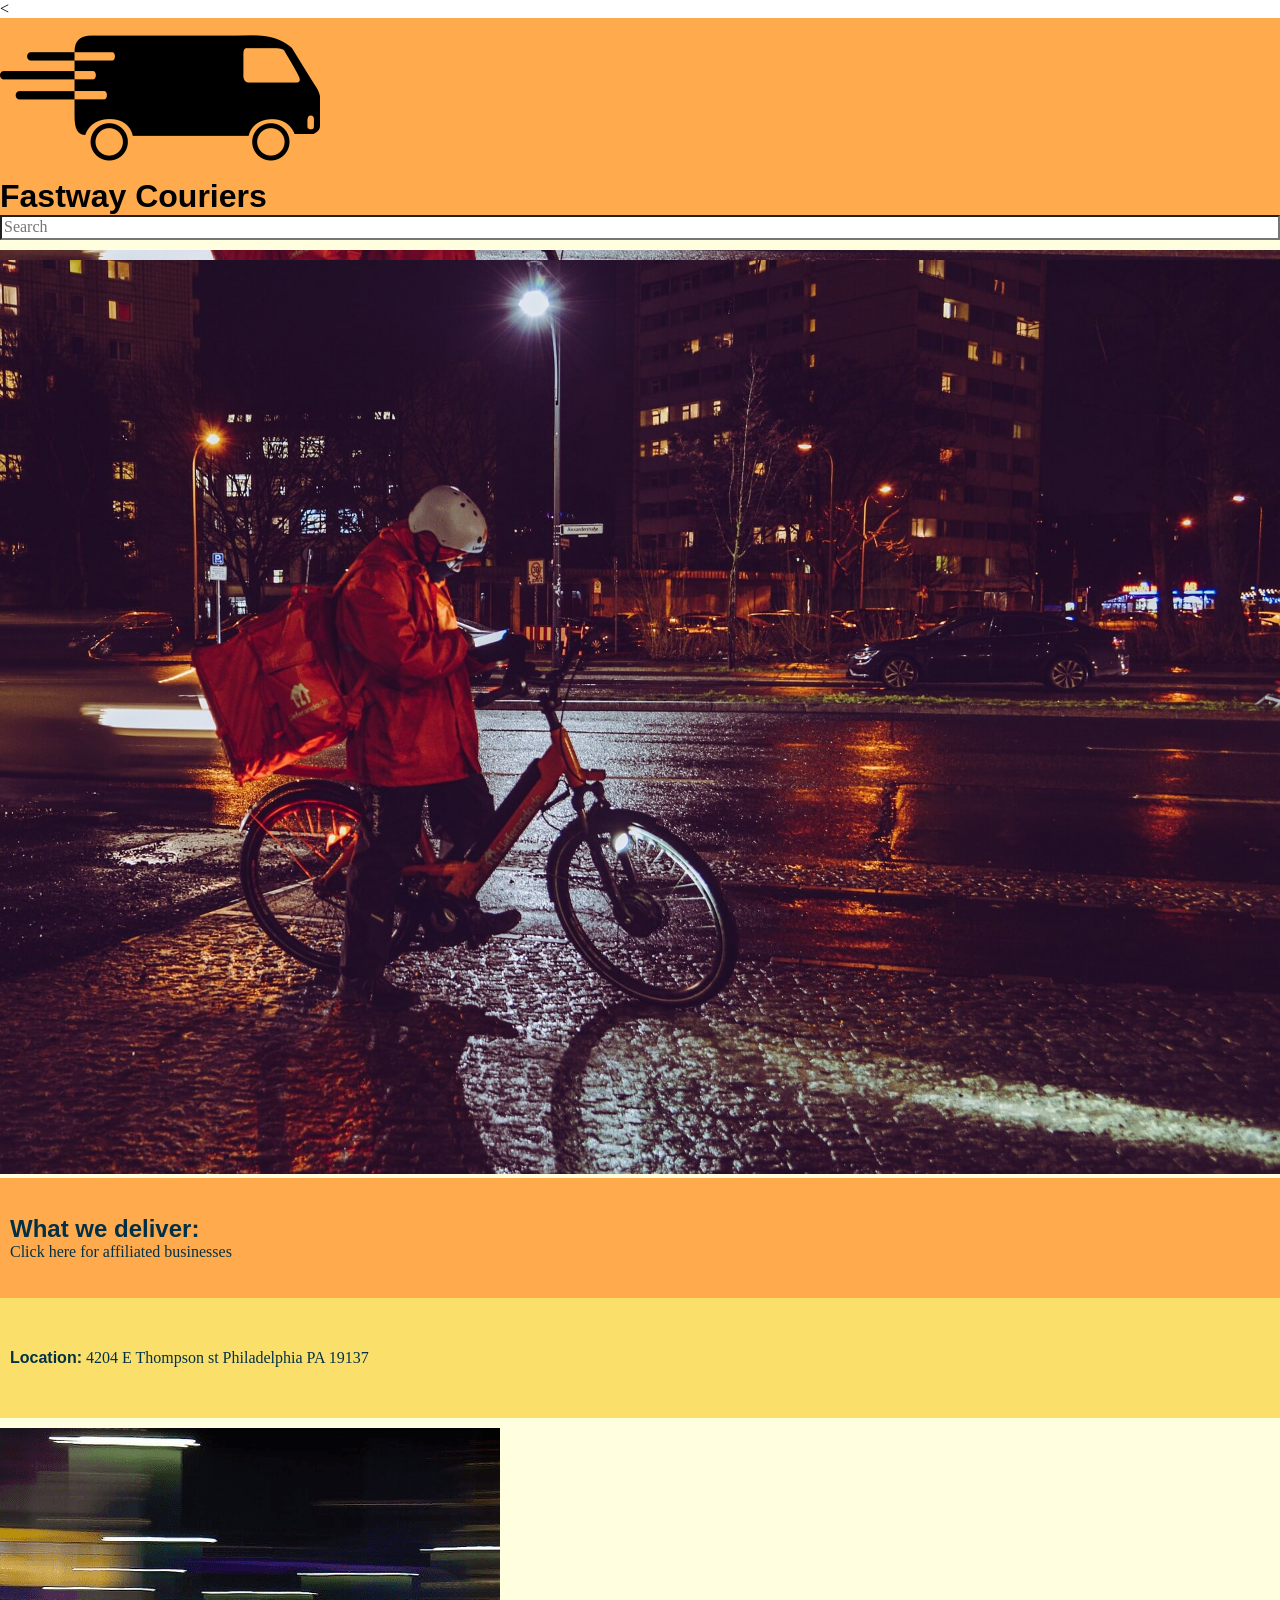
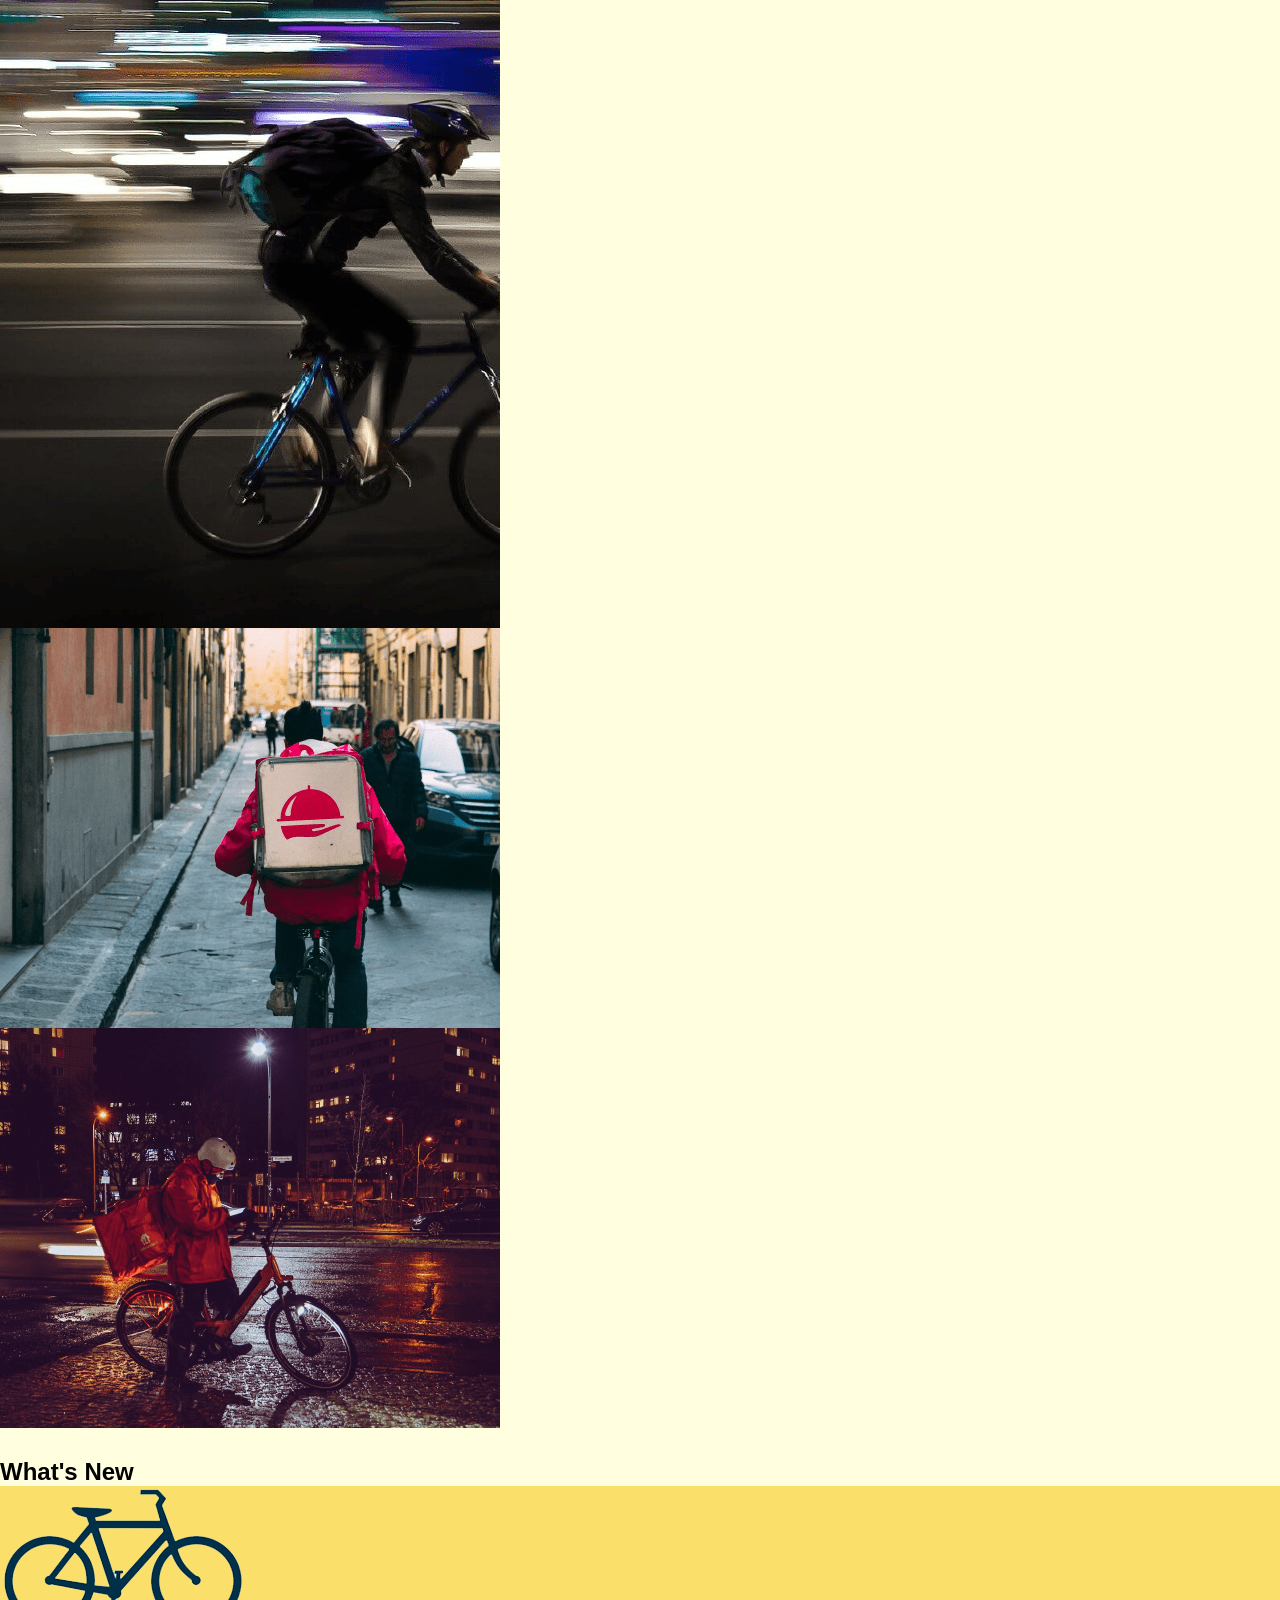
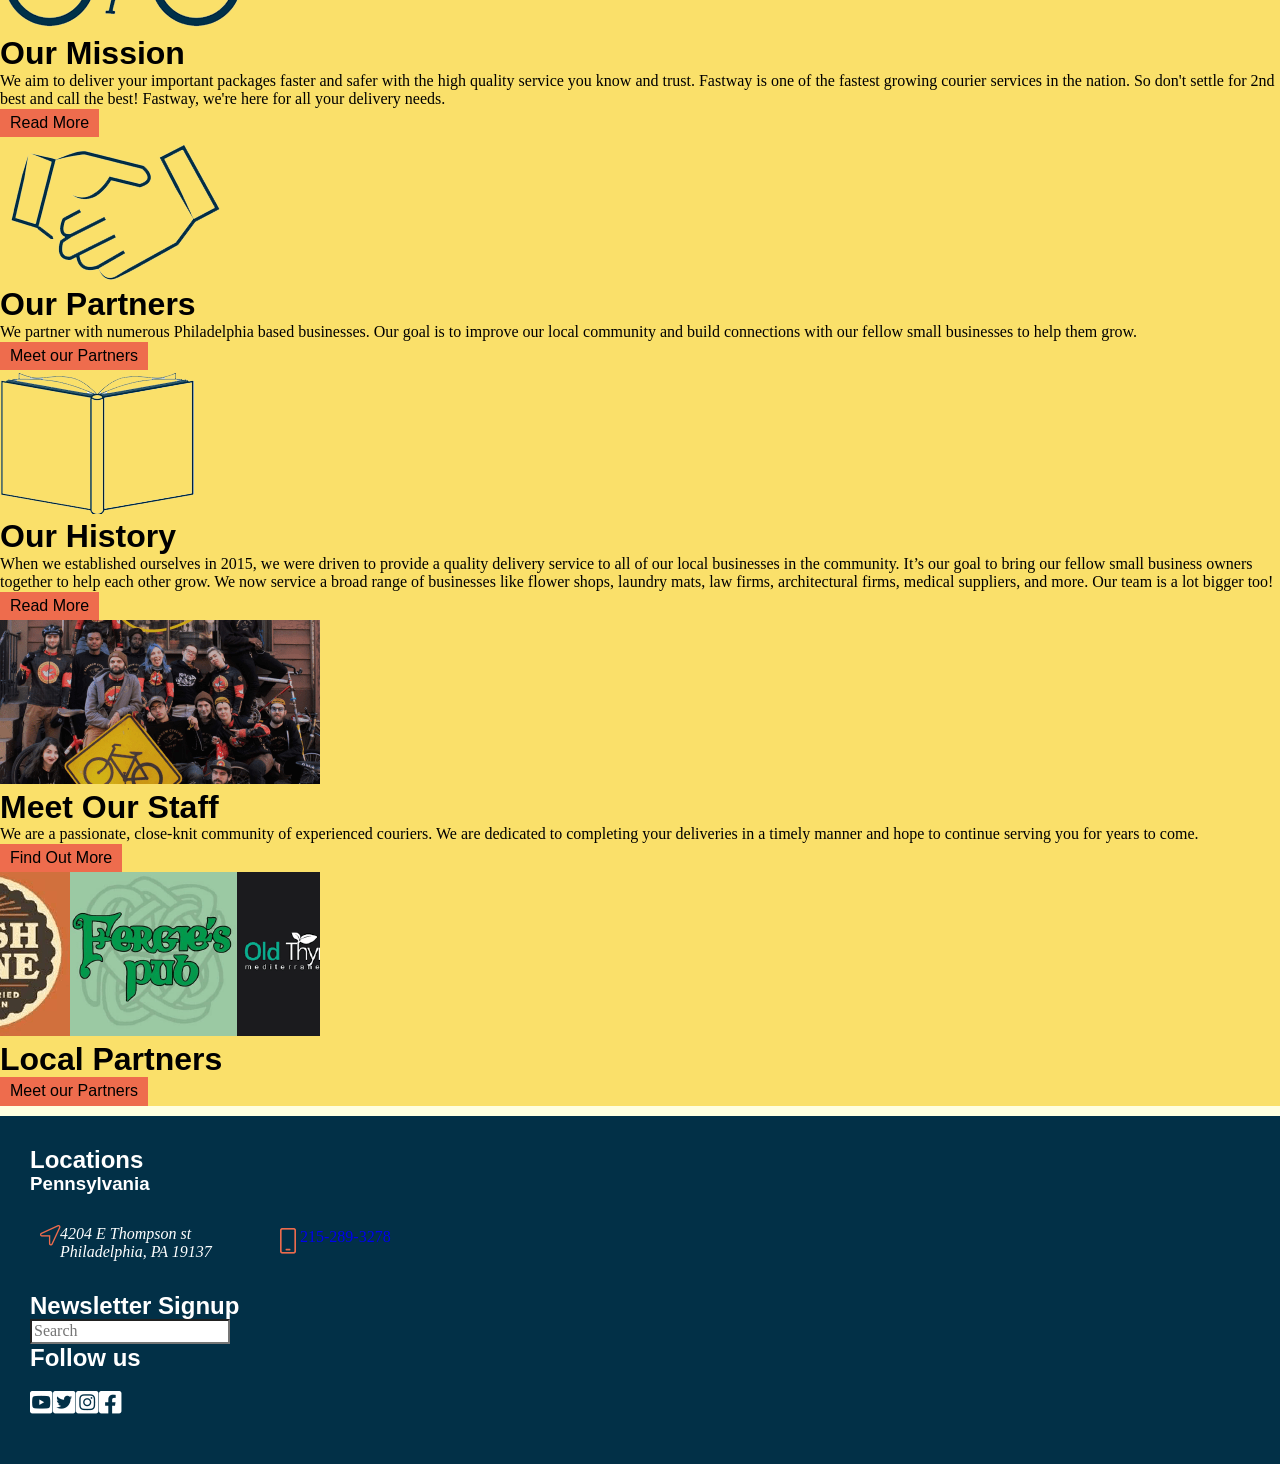
==== deploy/index.html @ d338373e "editted base (whatsnew) section" ====
<!DOCTYPE html>
<html lang="en">

<<head>
    <meta charset="UTF-8">
    <meta name="viewport" content="width=device-width, initial-scale=1.0">
    <meta http-equiv="X-UA-Compatible" content="ie=edge">
    <!-- Google Font -->
   
    
     <!-- Font Awesome -->
     

    <link rel="stylesheet" href="css/styles.css">
    <title>Title Goes Here</title>
</head>

<body>
    <main class="content">
    <header class="header">
        <img src="img/Companylogo1.png" alt="company logo" />
        <h1>Fastway Couriers</h1>
        <input type="text" placeholder="Search">
    </header>
    <section class="hero">
        	<div class="hero-img"></div>
           <img src= "img/heroimage.jpg" alt="hero image"/>
            <ul>
        		<li class="details delivery">
        			<a href="#">
        				<div>
        					<h2>What we deliver:</h2>
        					<p>Click here for affiliated businesses</p>
        				</div>
        
        				<div>
        					<h5>Details</h5>
        					<i class="fas fa-caret-right"></i>
        				</div>
        			</a>
        		</li>
        		<li class="details location">
        			<a href="#">
        				<div>
        					<p><span class = "bold">Location:</span> 4204 E Thompson st Philadelphia PA 19137</p>
        				</div>
        				<div>
        					<h5>Details</h5>
        					<i class="fas fa-caret-right"></i>
        				</div>
        			</a>
        		</li>
        	</ul>
        </section>
            
         
           
        
    <section class="gallery">
                <ul>
                    
                <li class="item image1"></li>
                <li class="item image2"></li>
                <li class="item image3"></li>
                
                </ul>
            </section>
    <section class="whatsnew"> 
                    <h2>What's New</h2>
                    <ul>
                		<li id="whatsnew-1">
                			<img src="img/whatsnew1.png" alt="1st section image"/>
                			<section>
                				<h1>Our Mission</h1>
                				<p>We aim to deliver your important packages faster 
                                    and safer with the high quality service you know and 
                                    trust. Fastway is one of the fastest growing courier 
                                    services in the nation. So don't settle for 2nd best 
                                    and call the best! Fastway, we're here for all your 
                                    delivery needs.</p>
                				<button>Read More</button>
                			</section>
                		</li>
                
                		<li id="whatsnew-2">
                            <img src="img/whatsnew2.png" alt="2nd section image"/>
                            <section>
                            <h1>Our Partners</h1>
                            <p> We partner with numerous Philadelphia based 
                                businesses. Our goal is to improve our local 
                                community and build connections with our fellow 
                                small businesses to help them grow.</p>
                				<button>Meet our Partners</button>
                			</section>
                		</li>
                
                		<li id="whatsnew-3">
                			<img src="img/whatsnew3.png" alt="3rd section image"/>
                			<section>
                                <h1>Our History</h1>
                                <p>When we established ourselves in 2015, we were driven 
                                    to provide a quality delivery service to all of our local 
                                    businesses in the community. It’s our goal to bring our 
                                    fellow small business owners together to help each other 
                                    grow. We now service a broad range of businesses like
                                    flower shops, laundry mats, law firms, architectural 
                                    firms, medical suppliers, and more. Our team is a lot 
                                    bigger too! </p>
                				<button>Read More</button>
                			</section>
                		</li>
                
                		<li id="whatsnew-4">
                			<img src="img/whatsnew4.png" alt="4th section image"/>
                			<section>
                				<h1>Meet Our Staff</h1>
                    	<p>We are a passionate, close-knit community of 
                        experienced couriers. We are dedicated to completing 
                        your deliveries in a timely manner and hope to 
                        continue serving you for years to come.</p>
                				<button>Find Out More</button>
                			</section>
                		</li>
                
                		<li id="whatsnew-5">
                			<img src="img/whatsnew5.png" alt="5th section image"/>
                			<section>
                				<h1>Local Partners</h1>
                				<button>Meet our Partners</button>
                			</section>
                		</li>
                	</ul>
                   
                </section>
    <footer class="footer">
                        <section class="locations">
                            <h2>Locations</h2>
                            <section>
                                <h3> Pennsylvania</h3>
                                <ul>
                                    <li>
                                        <div>
                                            <img src="img/directionlogo.png" alt="location logo"/>
                                        </div>
                    
                                        <address>
                                            4204 E Thompson st <br/>
                                            Philadelphia, PA 19137
                                        </address>
                                    </li>
                    
                                    <li>
                                        <div>
                                            <img src="img/phonelogo.png" alt="phone logo"/>
                                        </div>
                                        <a href="tel:215-289-3278">215-289-3278</a>
                                    </li>
                                </ul>
                            </section>
                        
                    
                    <section class="newsletter"> 
                        <h2>Newsletter Signup</h2>
                        <input type="text" placeholder="Search">
                    </section>
                       
                            
                            <section class="socials">
                        <h2> Follow us</h2>
                             <ul>
                        <img src="img/yt.png" alt="youtube logo"/>
                        <img src="img/twit.png" alt="twitter logo"/>
                        <img src="img/insta.png" alt="instagram logo"/>
                        <img src="img/fb.png" alt="facebook logo"/>
                                </ul>
                            </section>
                    </footer>
    </main>
     <!-- jQuery -->
     <script src="https://ajax.googleapis.com/ajax/libs/jquery/3.4.1/jquery.min.js"></script>
    
     <!-- Greensock -->
     <script src="https://cdnjs.cloudflare.com/ajax/libs/gsap/3.2.6/gsap.min.js"></script>
    
     <script src="js/scripts-min.js"></script>
</body>



</html>
---- deploy/css/styles.css ----
/* =============
    Mixins
============= */
/* ---------------- Font Sizing ---------------- */
html {
  font-size: 100%;
}

/* ---------------- Media Queries ---------------- */
/* =============
    Variables
============= */
/*! normalize.css v8.0.1 | MIT License | github.com/necolas/normalize.css */
/* Document
   ========================================================================== */
/**
 * 1. Correct the line height in all browsers.
 * 2. Prevent adjustments of font size after orientation changes in iOS.
 */
html {
  line-height: 1.15;
  /* 1 */
  -webkit-text-size-adjust: 100%;
  /* 2 */
}

/* Sections
   ========================================================================== */
/**
 * Remove the margin in all browsers.
 */
body {
  margin: 0;
}

/**
 * Render the `main` element consistently in IE.
 */
main {
  display: block;
}

/**
 * Correct the font size and margin on `h1` elements within `section` and
 * `article` contexts in Chrome, Firefox, and Safari.
 */
h1 {
  font-size: 2em;
  margin: 0.67em 0;
}

/* Grouping content
   ========================================================================== */
/**
 * 1. Add the correct box sizing in Firefox.
 * 2. Show the overflow in Edge and IE.
 */
hr {
  box-sizing: content-box;
  /* 1 */
  height: 0;
  /* 1 */
  overflow: visible;
  /* 2 */
}

/**
 * 1. Correct the inheritance and scaling of font size in all browsers.
 * 2. Correct the odd `em` font sizing in all browsers.
 */
pre {
  font-family: monospace, monospace;
  /* 1 */
  font-size: 1em;
  /* 2 */
}

/* Text-level semantics
   ========================================================================== */
/**
 * Remove the gray background on active links in IE 10.
 */
a {
  background-color: transparent;
}

/**
 * 1. Remove the bottom border in Chrome 57-
 * 2. Add the correct text decoration in Chrome, Edge, IE, Opera, and Safari.
 */
abbr[title] {
  border-bottom: none;
  /* 1 */
  text-decoration: underline;
  /* 2 */
  text-decoration: underline dotted;
  /* 2 */
}

/**
 * Add the correct font weight in Chrome, Edge, and Safari.
 */
b,
strong {
  font-weight: bolder;
}

/**
 * 1. Correct the inheritance and scaling of font size in all browsers.
 * 2. Correct the odd `em` font sizing in all browsers.
 */
code,
kbd,
samp {
  font-family: monospace, monospace;
  /* 1 */
  font-size: 1em;
  /* 2 */
}

/**
 * Add the correct font size in all browsers.
 */
small {
  font-size: 80%;
}

/**
 * Prevent `sub` and `sup` elements from affecting the line height in
 * all browsers.
 */
sub,
sup {
  font-size: 75%;
  line-height: 0;
  position: relative;
  vertical-align: baseline;
}

sub {
  bottom: -0.25em;
}

sup {
  top: -0.5em;
}

/* Embedded content
   ========================================================================== */
/**
 * Remove the border on images inside links in IE 10.
 */
img {
  border-style: none;
}

/* Forms
   ========================================================================== */
/**
 * 1. Change the font styles in all browsers.
 * 2. Remove the margin in Firefox and Safari.
 */
button,
input,
optgroup,
select,
textarea {
  font-family: inherit;
  /* 1 */
  font-size: 100%;
  /* 1 */
  line-height: 1.15;
  /* 1 */
  margin: 0;
  /* 2 */
}

/**
 * Show the overflow in IE.
 * 1. Show the overflow in Edge.
 */
button,
input {
  /* 1 */
  overflow: visible;
}

/**
 * Remove the inheritance of text transform in Edge, Firefox, and IE.
 * 1. Remove the inheritance of text transform in Firefox.
 */
button,
select {
  /* 1 */
  text-transform: none;
}

/**
 * Correct the inability to style clickable types in iOS and Safari.
 */
button,
[type=button],
[type=reset],
[type=submit] {
  -webkit-appearance: button;
}

/**
 * Remove the inner border and padding in Firefox.
 */
button::-moz-focus-inner,
[type=button]::-moz-focus-inner,
[type=reset]::-moz-focus-inner,
[type=submit]::-moz-focus-inner {
  border-style: none;
  padding: 0;
}

/**
 * Restore the focus styles unset by the previous rule.
 */
button:-moz-focusring,
[type=button]:-moz-focusring,
[type=reset]:-moz-focusring,
[type=submit]:-moz-focusring {
  outline: 1px dotted ButtonText;
}

/**
 * Correct the padding in Firefox.
 */
fieldset {
  padding: 0.35em 0.75em 0.625em;
}

/**
 * 1. Correct the text wrapping in Edge and IE.
 * 2. Correct the color inheritance from `fieldset` elements in IE.
 * 3. Remove the padding so developers are not caught out when they zero out
 *    `fieldset` elements in all browsers.
 */
legend {
  box-sizing: border-box;
  /* 1 */
  color: inherit;
  /* 2 */
  display: table;
  /* 1 */
  max-width: 100%;
  /* 1 */
  padding: 0;
  /* 3 */
  white-space: normal;
  /* 1 */
}

/**
 * Add the correct vertical alignment in Chrome, Firefox, and Opera.
 */
progress {
  vertical-align: baseline;
}

/**
 * Remove the default vertical scrollbar in IE 10+.
 */
textarea {
  overflow: auto;
}

/**
 * 1. Add the correct box sizing in IE 10.
 * 2. Remove the padding in IE 10.
 */
[type=checkbox],
[type=radio] {
  box-sizing: border-box;
  /* 1 */
  padding: 0;
  /* 2 */
}

/**
 * Correct the cursor style of increment and decrement buttons in Chrome.
 */
[type=number]::-webkit-inner-spin-button,
[type=number]::-webkit-outer-spin-button {
  height: auto;
}

/**
 * 1. Correct the odd appearance in Chrome and Safari.
 * 2. Correct the outline style in Safari.
 */
[type=search] {
  -webkit-appearance: textfield;
  /* 1 */
  outline-offset: -2px;
  /* 2 */
}

/**
 * Remove the inner padding in Chrome and Safari on macOS.
 */
[type=search]::-webkit-search-decoration {
  -webkit-appearance: none;
}

/**
 * 1. Correct the inability to style clickable types in iOS and Safari.
 * 2. Change font properties to `inherit` in Safari.
 */
::-webkit-file-upload-button {
  -webkit-appearance: button;
  /* 1 */
  font: inherit;
  /* 2 */
}

/* Interactive
   ========================================================================== */
/*
 * Add the correct display in Edge, IE 10+, and Firefox.
 */
details {
  display: block;
}

/*
 * Add the correct display in all browsers.
 */
summary {
  display: list-item;
}

/* Misc
   ========================================================================== */
/**
 * Add the correct display in IE 10+.
 */
template {
  display: none;
}

/**
 * Add the correct display in IE 10.
 */
[hidden] {
  display: none;
}

/* =============
    Base
============= */
figure {
  margin: 0;
  padding: 0;
}

ul {
  margin: 0;
  padding: 0;
}
ul li {
  list-style: none;
}

main {
  background: lightyellow;
  display: grid;
  grid-template-areas: "header" "hero" "herosec1" "herosec2" "gallery" "whatsnew" "footer";
  grid-gap: 10px;
}

.header {
  grid-area: header;
}
.header img {
  width: 25%;
}
.header ul {
  display: grid;
}
.header a {
  display: grid;
}
@media (min-width: 768px 768px) {
  .header ul {
    grid-template-columns: repeat(12, 1fr);
  }
}

.hero {
  grid-area: hero;
}
.hero img {
  width: 100%;
}
.hero ul {
  display: grid;
}
.hero a {
  display: grid;
  grid-template-columns: 90% auto;
  align-items: center;
}
@media (min-width: 768px 768px) {
  .hero ul {
    grid-template-columns: repeat(12, 1fr);
    grid-template-rows: repeat(6, 1fr);
  }
  .hero ul .delivery {
    grid-column: span 5;
  }
  .hero ul .location {
    grid-column: span 7;
  }
}

.hero-2 {
  grid-area: hero-2;
}
.hero-2 ul {
  display: grid;
}
.hero-2 .herosec2 {
  display: grid;
  grid-template-columns: 70% auto;
}
@media (min-width: 768px 768px) {
  .hero-2 .herosec2 {
    grid-template-columns: 70% auto;
  }
  .hero-2 ul {
    grid-template-columns: 50% auto;
    grid-gap: 20px;
  }
}

.gallery {
  display: grid;
}
.gallery ul {
  display: grid;
}
@media (min-width: 768px 768px) {
  .gallery ul {
    grid-template-columns: repeat(5, 1fr);
    grid-template-rows: repeat(3, 1fr);
    grid-template-areas: "image1 image1 image2 image2" "image1 image1 image2 image2" "image1 image1 image3 image3" "image1 image1 image3 image3";
  }
  .gallery .image1 {
    grid-area: image1;
  }
  .gallery .image2 {
    grid-area: image2;
  }
  .gallery .image3 {
    grid-area: image3;
  }
}

.whatsnew {
  grid-area: whatsnew;
}
.whatsnew ul {
  display: grid;
}
@media (min-width: 768px 768px) {
  .whatsnew ul {
    grid-template-columns: 300px, 300px;
    grid-gap: 30px;
    justify-content: center;
    grid-template-areas: "new-1 new-1 new-2 new-2" "new-3 new-3 new-4 new-4" ". new-5 new-5 .";
  }
  .whatsnew #whatsnew-1 {
    grid-area: new-1;
  }
  .whatsnew #whatsnew-2 {
    grid-area: new-2;
  }
  .whatsnew #whatsnew-3 {
    grid-area: new-3;
  }
  .whatsnew #whatsnew-4 {
    grid-area: new-4;
  }
  .whatsnew #whatsnew-5 {
    grid-area: new-5;
  }
}
@media (min-width: 992px 1024px) {
  .whatsnew ul {
    grid-template-columns: repeat(6, 1fr);
    grid-template-areas: "new-1 new-1 new-2 new-2 new-3 new-3" ". new-4 new-4 new-5 new-5 .";
  }
}

.footer {
  grid-area: footer;
}
.footer .socials ul {
  display: flex;
}
.footer .locations section ul li {
  display: grid;
  grid-template-columns: 20px 200px;
}
@media (min-width: 768px 768px) {
  .footer {
    display: grid;
    grid-template-columns: repeat(6, 1fr);
    grid-gap: 50px;
    grid-template-areas: ". locations . newsletter" ". locations . socials";
  }
  .footer .locations {
    grid-area: locations;
  }
  .footer .newsletter {
    grid-area: newsletter;
  }
  .footer .socials {
    grid-area: socials;
  }
}
@media (min-width: 992px 1024px) {
  .footer {
    grid-template-areas: ". locations . newsletter . socials";
  }
}

/* =============
    Typography
============= */
body {
  font-family: "Cardo", serif;
}

h1, h2, h3, h4, button {
  font-family: "Montserrat", sans-serif;
  margin: 0;
  padding: 0;
}

.bold {
  font-family: "Montserrat", sans-serif;
  margin: 0;
  padding: 0;
}

p {
  margin: 0;
  padding: 0;
}

.section-title {
  font-weight: 300;
}

/* =============
    Buttons
============= */
button {
  cursor: pointer;
}

.yellow-button {
  background-color: #FFD205;
  border: none;
  font-size: 1rem;
  font-weight: 600;
  padding: 10px;
  transition: 0.25s;
}
.yellow-button:hover {
  background-color: #000;
  color: #fff;
}

/* =============
    Forms
============= */
[type=text], [type=password], [type=date], [type=datetime], [type=datetime-local], [type=month], [type=week], [type=email], [type=number], [type=search], [type=tel], [type=time], [type=url], [type=color], textarea {
  box-shadow: none;
}

[type=text]:focus, [type=password]:focus, [type=date]:focus, [type=datetime]:focus, [type=datetime-local]:focus, [type=month]:focus, [type=week]:focus, [type=email]:focus, [type=number]:focus, [type=search]:focus, [type=tel]:focus, [type=time]:focus, [type=url]:focus, [type=color]:focus, textarea:focus {
  box-shadow: none;
}

input[type=text],
input[type=email],
input[type=password],
textarea {
  -webkit-appearance: none;
}

/* =============
    Navigation
============= */
a {
  text-decoration: none;
  transition: 0.25s;
}

/* =============
    Header
============= */
header {
  background-color: #FFAB4D;
  display: grid;
}
@media (min-width: 1200px 1200px) {
  header {
    grid-template-areas: ". header .";
    grid-template-columns: auto 1200px auto;
  }
}
@media (min-width: 1200px 1200px) {
  header > div {
    grid-area: header;
  }
}
header > div section {
  padding: 15px;
}
header > div section img {
  width: 96px;
}
@media (min-width: 768px 768px) {
  header > div section img {
    width: 123px;
  }
}
@media (min-width: 992px 1024px) {
  header > div section img {
    width: 150px;
  }
}

/* =============
    Footer
============= */
.footer {
  background-color: #023047;
  color: #fff;
  padding: 20px;
}
.footer .address a {
  color: #fff;
  padding: 50px, 50px;
}
@media (min-width: 1200px 1200px) {
  .footer {
    display: grid;
    grid-template-areas: ". footer .";
    grid-template-columns: auto 1200px auto;
  }
}
.footer > div {
  display: grid;
  gap: 24px;
}
@media (min-width: 768px 768px) {
  .footer > div {
    grid-template-areas: "locations newsletter" "locations social";
    grid-template-columns: 50% auto;
  }
}
@media (min-width: 992px 1024px) {
  .footer > div {
    grid-template-areas: "locations newsletter social";
    grid-template-columns: repeat(3, 1fr);
  }
}
@media (min-width: 1200px 1200px) {
  .footer > div {
    grid-area: footer;
  }
}
.footer > div h1 {
  font-size: 1.25rem;
  font-weight: 600;
  margin-bottom: 16px;
}
.footer > div section {
  padding-top: 16px;
}
.footer > div section h2 {
  font-size: 1rem;
  font-weight: 600;
  padding-bottom: 8px;
}
.footer > div section ul {
  border-bottom: 1px solid #C8C7BC;
  padding-bottom: 16px;
}
.footer > div section ul li {
  display: flex;
  margin-bottom: 16px;
}
.footer > div section ul li div {
  align-items: center;
  display: flex;
  margin-right: 16px;
}
@media (min-width: 768px 768px) {
  .footer > div #locations {
    grid-area: locations;
  }
}
.footer > div #locations i {
  color: #FFD205;
}
.footer > div #locations a:link,
.footer > div #locations a:visited {
  color: #C8C7BC;
}
@media (min-width: 768px 768px) {
  .footer > div #locations #nova {
    border: none;
  }
}
@media (min-width: 768px 768px) {
  .footer > div #newsletter {
    grid-area: newsletter;
  }
}
.footer > div #newsletter form input {
  background-color: #ADB5BD;
  border: none;
  color: #2A3036;
  padding: 16px 2%;
  width: 96%;
}
.footer > div #newsletter form input::placeholder {
  /* Chrome, Firefox, Opera, Safari 10.1+ */
  color: #2A3036;
  /* Firefox */
  opacity: 1;
}
.footer > div #newsletter form input:-ms-input-placeholder {
  /* Internet Explorer 10-11 */
  color: #2A3036;
}
.footer > div #newsletter form input::-ms-input-placeholder {
  /* Microsoft Edge */
  color: #2A3036;
}
.footer > div #newsletter form button {
  display: flex;
  margin-left: auto;
  margin-top: 16px;
}
@media (min-width: 768px 768px) {
  .footer > div #social {
    grid-area: social;
    margin-top: -100px;
  }
}
@media (min-width: 992px 1024px) {
  .footer > div #social {
    margin-top: 0px;
  }
}
@media (min-width: 992px 1024px) {
  .footer > div #social h1 {
    text-align: right;
  }
}
.footer > div #social ul {
  border: none;
  display: flex;
}
@media (min-width: 992px 1024px) {
  .footer > div #social ul {
    justify-content: flex-end;
  }
}
.footer > div #social ul li {
  margin-right: 16px;
}
@media (min-width: 992px 1024px) {
  .footer > div #social ul li {
    margin-left: 16px;
    margin-right: 0px;
  }
}
.footer > div #social ul li a:link,
.footer > div #social ul li a:visited {
  color: #fff;
  font-size: 1.875rem;
}
.footer > div #social ul li a:link:hover, .footer > div #social ul li a:link:active,
.footer > div #social ul li a:visited:hover,
.footer > div #social ul li a:visited:active {
  color: #FFD205;
}

.hero-img {
  background: url(../../../deploy/img/heroimage.jpg);
  background-size: cover;
  background-position: center;
  height: 10px;
  width: 100%;
}

.hero ul .details h5 {
  display: none;
}
.hero ul .details a {
  color: #023047;
  padding: 10px;
  min-height: 100px;
}
.hero ul .delivery a {
  background: #FFAB4D;
}
.hero ul .delivery a:hover {
  background: #b09105;
}
.hero ul .location a {
  background: #FAE06A;
}
.hero ul .location a .bold {
  font-weight: 600;
}
.hero ul .location a:hover {
  background: #d1ab00;
}
@media (min-width: 768px 768px) {
  .hero ul .details h5 {
    display: inline;
    padding: 10px;
  }
}

#section-1 {
  background-color: 0;
  color: #fff;
  padding: 100px 0;
  text-align: center;
}

.footer {
  background: #023047;
  padding: 30px;
}
.footer h1 {
  text-align: center;
}

.footer ul {
  display: flex;
  align-items: center;
  margin: 20px 0;
}
.footer ul li {
  margin: 10px;
}
.footer ul a:hover {
  opacity: 0.5;
  transition: opacity ease 0.2s;
}

form input {
  width: 80%;
  padding: 20px;
}

form button {
  padding: 10px 15px;
  border: none;
  border-radius: 5px;
}
form button:hover {
  transition: background-color ease 0.2s;
}

.search {
  height: 70px;
  margin: 30px 10px 0;
}
.search form input {
  border: none;
  border-bottom: 1px solid #000;
  padding: 5px;
}
.search form button {
  background: #FFAB4D;
  border: none;
  border-radius: 4px;
  height: 50px;
}

@media (min-width: 768px 768px) {
  .whatsnew {
    width: 75%;
    margin: 30px auto;
  }
}
.whatsnew li {
  background-color: #FAE06A;
}
.whatsnew li .new-content {
  padding: 0 30px 30px;
}
.whatsnew li button {
  background: #EE6C4D;
  border: none;
  padding: 5px 10px;
}
.whatsnew ul .details h5 {
  display: none;
}
.whatsnew ul .details a {
  color: #FAE06A;
  padding: 10px;
  min-height: 10px;
}
.whatsnew ul .delivery a {
  background: #FFAB4D;
}
.whatsnew ul .delivery a:hover {
  background: #b09105;
}
.whatsnew ul .location a {
  background: #FAE06A;
}
.whatsnew ul .location a:hover {
  background: #d1ab00;
}

.new-image {
  height: 180px;
}

.whatsnew-1 .new-image {
  background: "/deploy/img/whatsnew1.png" no-repeat;
  background-size: cover;
}

#whatsnew-2 ul .new-image {
  background: url("/deploy/img/whatsnew2.png") no-repeat;
  background-size: cover;
}

#whatsnew-3 .new-image {
  background: url("/deploy/img/whatsnew3.png") no-repeat;
  background-size: cover;
}

#whatsnew-4 .new-image {
  background: url("/deploy/img/whatsnew4.png") no-repeat;
  background-size: cover;
}
#whatsnew-4 ul .details h5 {
  display: none;
}
#whatsnew-4 ul .details a {
  color: #FAE06A;
  padding: 10px;
  min-height: 10px;
}

#whatsnew-5 .new-image {
  background: url("/deploy/img/whatsnew5.png") no-repeat;
  background-size: cover;
}
#whatsnew-5 ul .details h5 {
  display: none;
}
#whatsnew-5 ul .details a {
  color: #FAE06A;
  padding: 10px;
  min-height: 10px;
}

.gallery {
  width: 1fr;
}
.gallery .image {
  background-repeat: no-repeat;
  background-size: cover;
}
.gallery .image1 {
  background-image: url("/deploy/img/gal1.png");
  height: 800px;
  width: 500px;
}
.gallery .image2 {
  background-image: url("/deploy/img/gal2.png");
  height: 400px;
  width: 500px;
}
.gallery .image3 {
  background-image: url("/deploy/img/gal3.png");
  height: 400px;
  width: 500px;
}
@media (min-width: 768px 768px) {
  .gallery .image {
    height: 700px;
  }
}
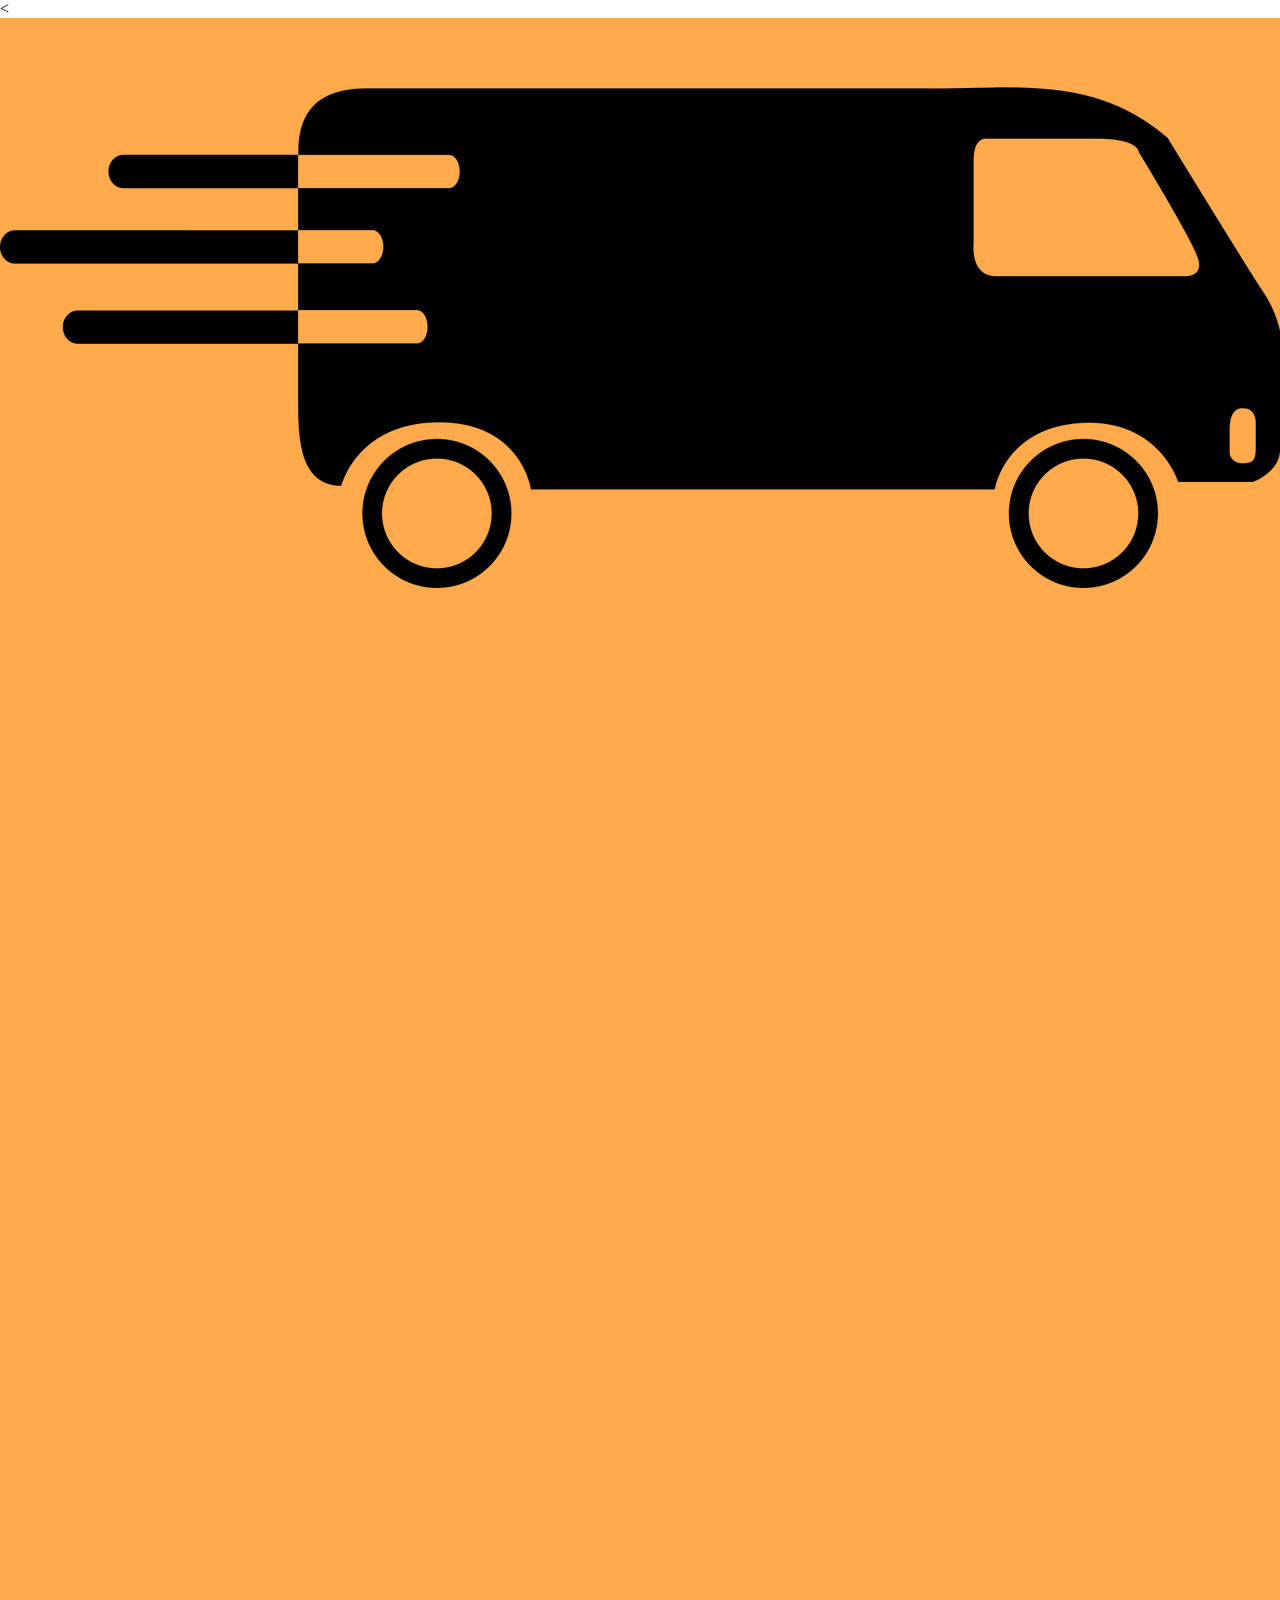
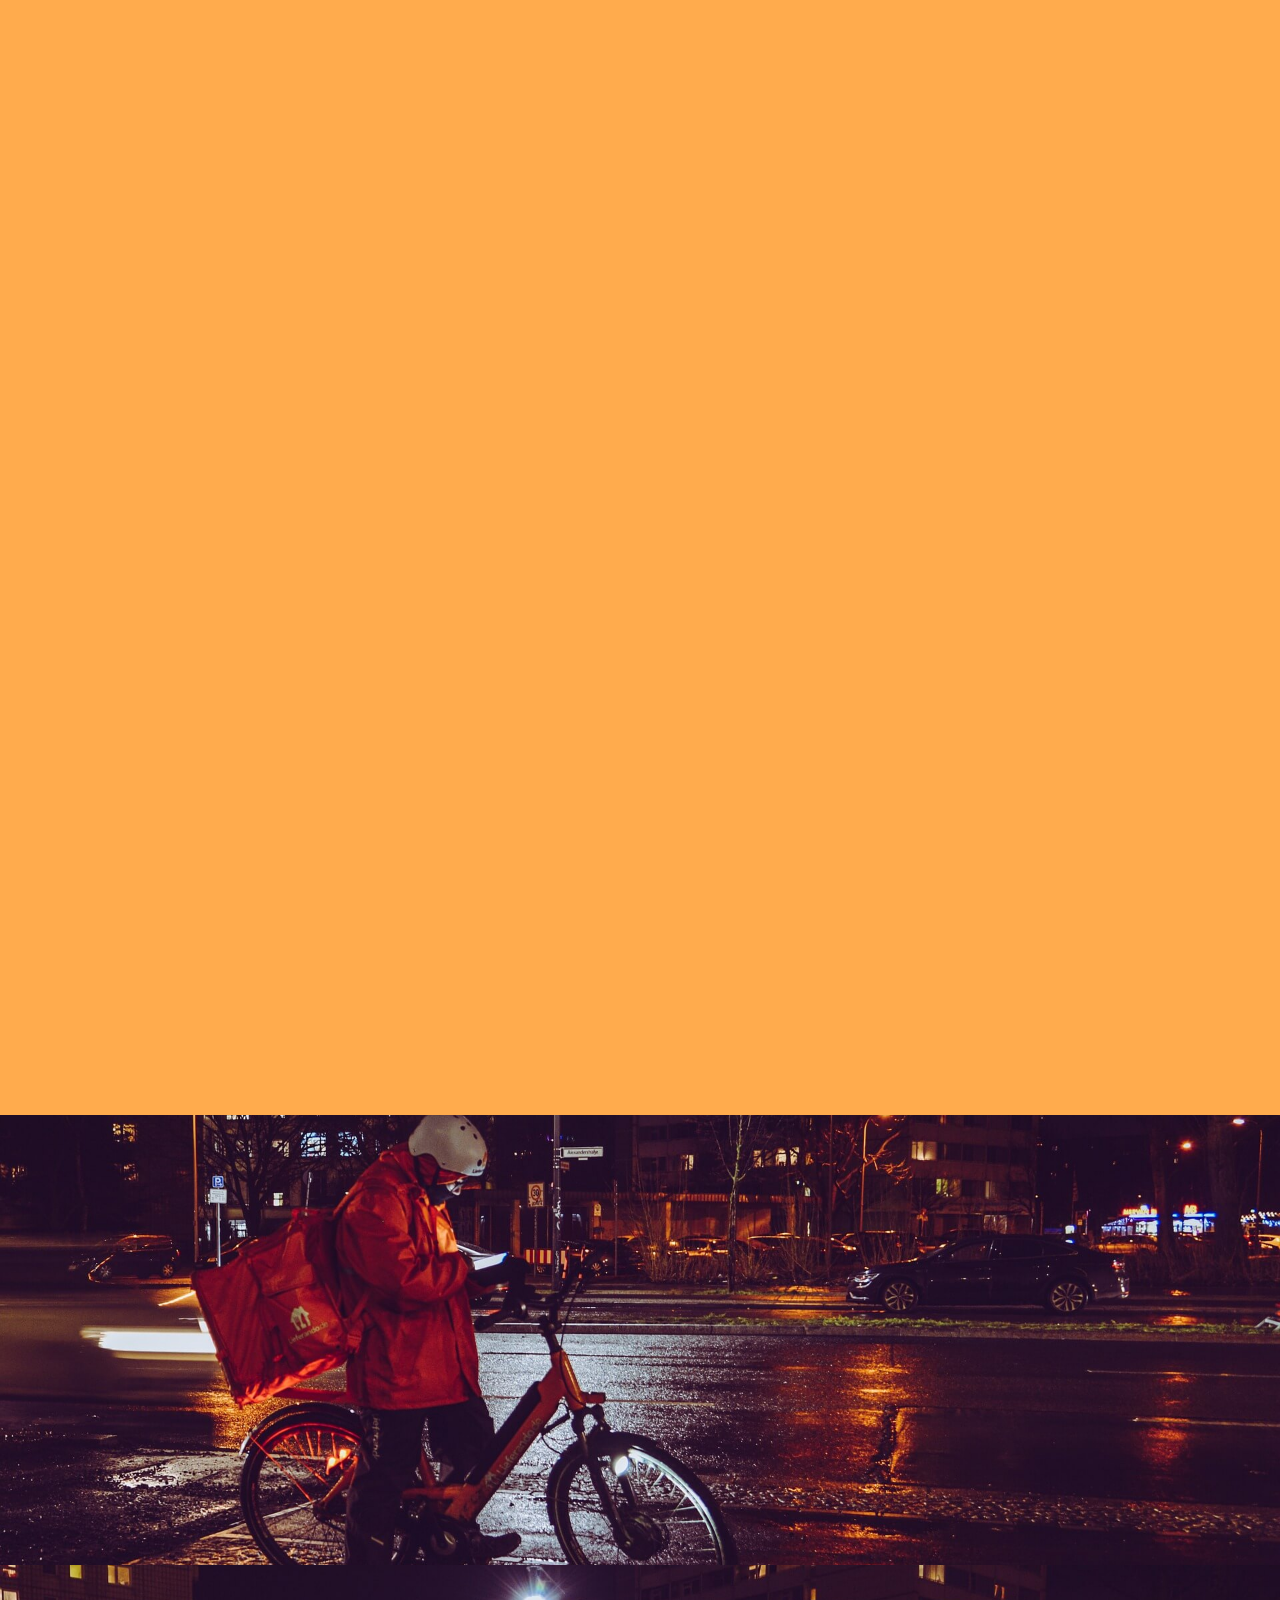
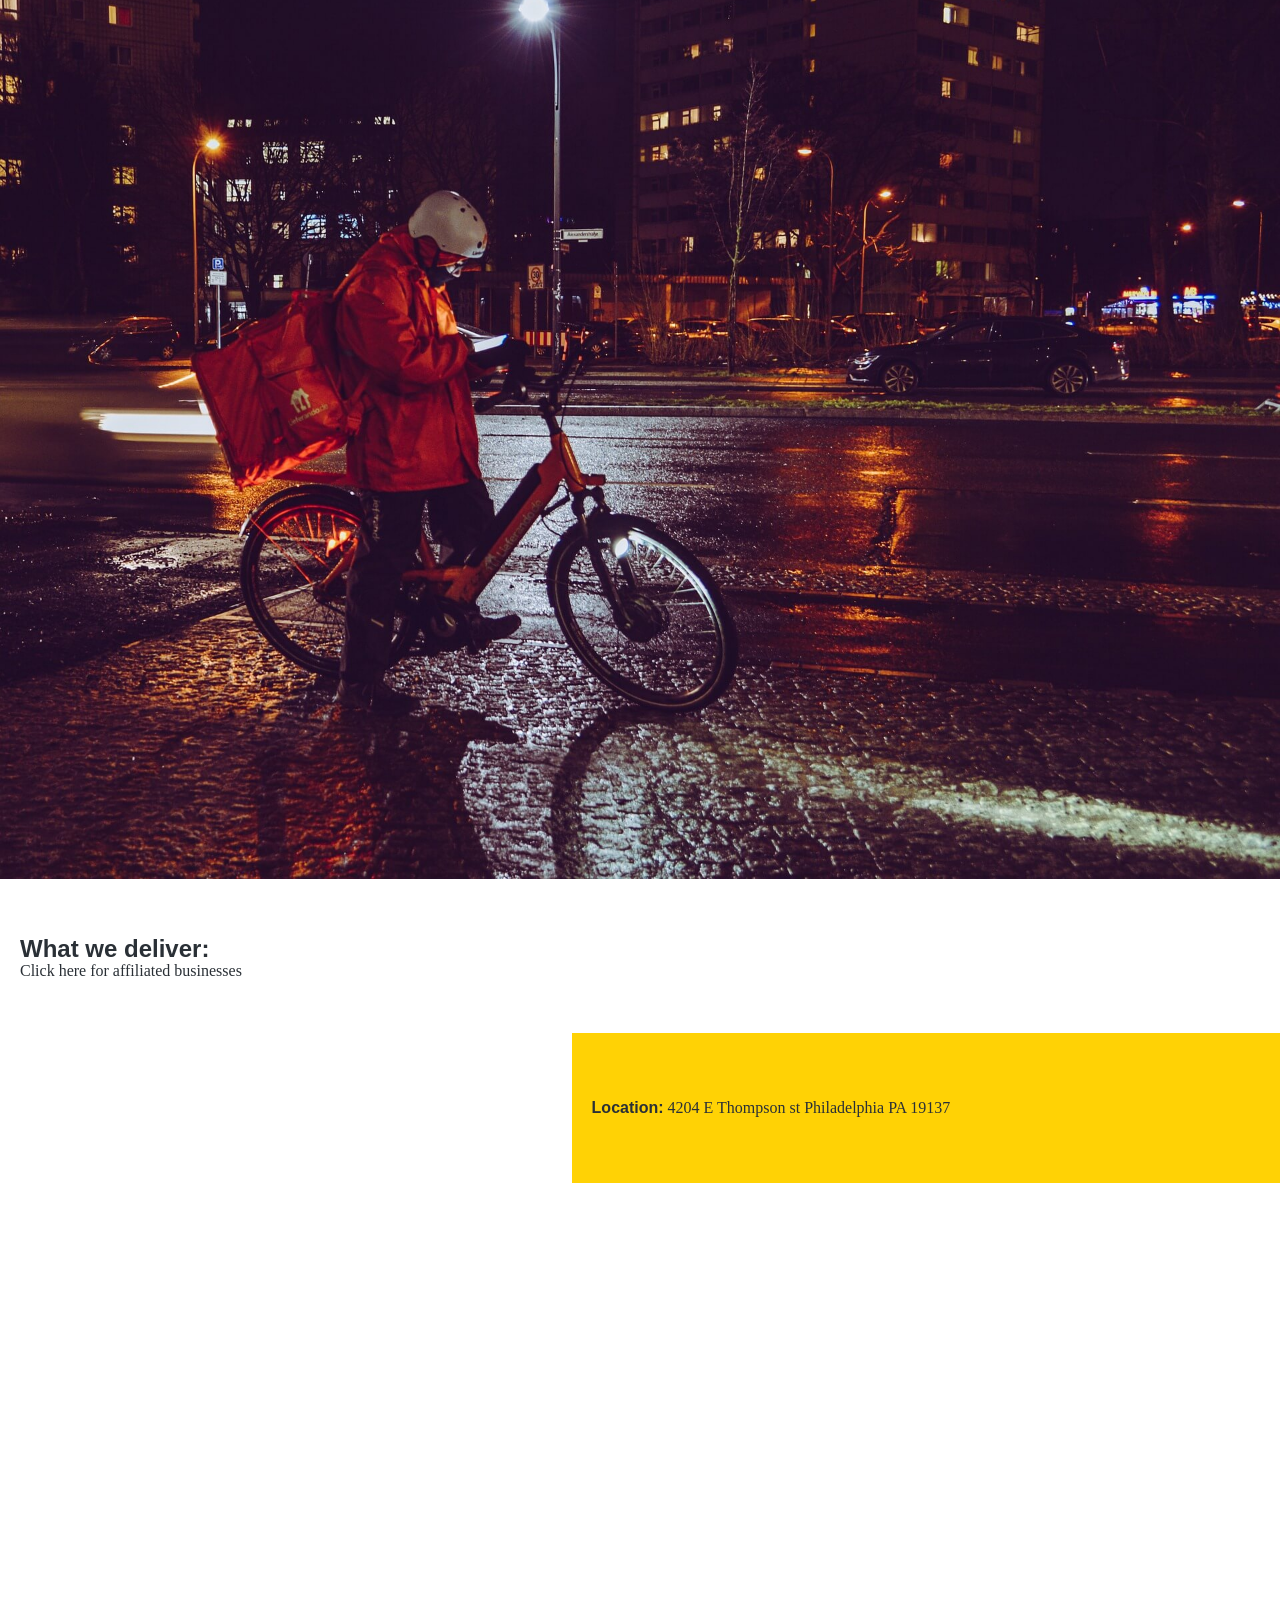
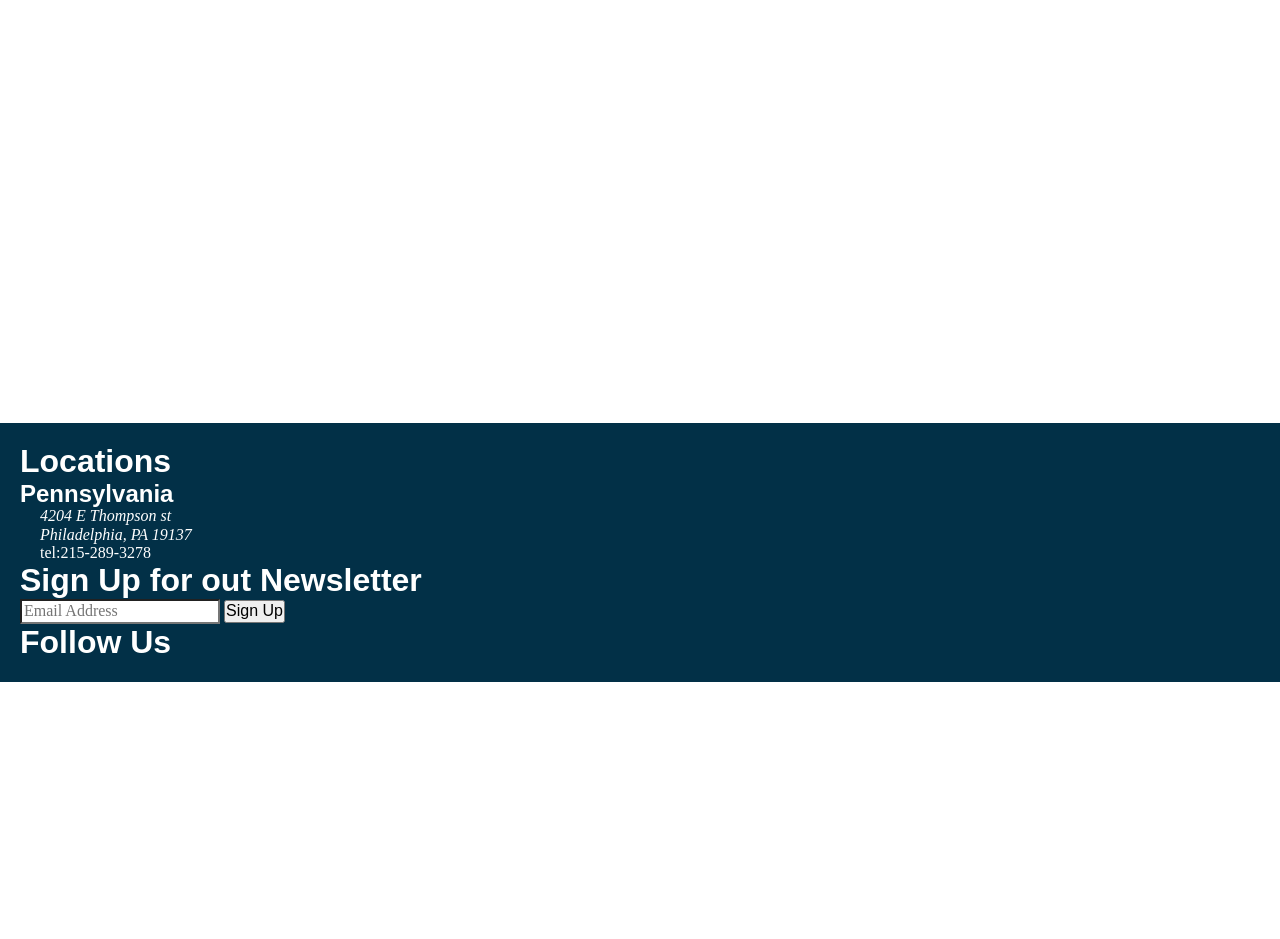
==== commit 5fdf5744: "General restructuring" ====
--- a/deploy/index.html
+++ b/deploy/index.html
@@ -17,164 +17,259 @@
 
 <body>
     <main class="content">
-    <header class="header">
-        <img src="img/Companylogo1.png" alt="company logo" />
-        <h1>Fastway Couriers</h1>
-        <input type="text" placeholder="Search">
-    </header>
+   
+   <header>
+   	<section>
+   		<img src="img/header/Companylogo1.png" alt="company logo" />
+   	</section>
+   </header>
     <section class="hero">
-        	<div class="hero-img"></div>
-           <img src= "img/heroimage.jpg" alt="hero image"/>
-            <ul>
-        		<li class="details delivery">
-        			<a href="#">
-        				<div>
-        					<h2>What we deliver:</h2>
-        					<p>Click here for affiliated businesses</p>
-        				</div>
-        
-        				<div>
-        					<h5>Details</h5>
-        					<i class="fas fa-caret-right"></i>
-        				</div>
-        			</a>
-        		</li>
-        		<li class="details location">
-        			<a href="#">
-        				<div>
-        					<p><span class = "bold">Location:</span> 4204 E Thompson st Philadelphia PA 19137</p>
-        				</div>
-        				<div>
-        					<h5>Details</h5>
-        					<i class="fas fa-caret-right"></i>
-        				</div>
-        			</a>
-        		</li>
-        	</ul>
+       	<div class="hero-img"></div>
+          <img src= "img/heroimage.jpg" alt="hero image"/>
+           <ul>
+       		<li class="details delivery">
+       			<a href="#">
+       				<div>
+       					<h2>What we deliver:</h2>
+       					<p>Click here for affiliated businesses</p>
+       				</div>
+       
+       				<div>
+       					<h5>Details</h5>
+       					<i class="fas fa-caret-right"></i>
+       				</div>
+       			</a>
+       		</li>
+       		<li class="details location">
+       			<a href="#">
+       				<div>
+       					<p><span class = "bold">Location:</span> 4204 E Thompson st Philadelphia PA 19137</p>
+       				</div>
+       				<div>
+       					<h5>Details</h5>
+       					<i class="fas fa-caret-right"></i>
+       				</div>
+       			</a>
+       		</li>
+       	</ul>
+       </section>
+           
+        
+          
+       
+    <section class="hero-2">
+               <ul>
+                   
+               <li class="item image1"></li>
+               <li class="item image2"></li>
+               <li class="item image3"></li>
+               
+               </ul>
+           </section>
+    <section class="location">
+               	<ul>
+               		<li class="locateinfo">
+               			<section>
+               				<div>
+               					<h2>What we deliver:</h2>
+               					<p>Click here for affiliated businesses</p>
+               				</div>
+               			</section>
+               			<aside>
+               				<img src="img/location/miniimage1.png" alt="mini image 1" />
+               			</aside>
+               		</li>
+               
+               		<li class="locateinfo">
+               			<section>
+               				<div>
+               					<h1>Need Parts?</h1>
+               					<button>Order Here</button>
+               				</div>
+               			</section>
+               			<aside>
+               				<img src="img/location/miniimage2.png" alt="mini image 2" />
+               			</aside>
+               		</li>
+               	</ul>
+               </section>
+    
+    <section class="whatsnew"> 
+        <h2>What's New</h2>
+        <ul>
+    		<li id="whatsnew-1">
+    			<div class="new-image"></div>
+    			<section class="new-content">
+    			<img src="img/whatsnew1.png" alt="1st section image"/>
+    			<section>
+    				<h1>Our Mission</h1>
+    				<p>We aim to deliver your important packages faster 
+                        and safer with the high quality service you know and 
+                        trust. Fastway is one of the fastest growing courier 
+                        services in the nation. So don't settle for 2nd best 
+                        and call the best! Fastway, we're here for all your 
+                        delivery needs.</p>
+    				<button>Read More</button>
+    			</section>
+    		</li>
+    
+    		<li id="whatsnew-2">
+    			<div class="new-image"></div>
+    			<section class="new-content">
+                <img src="img/whatsnew2.png" alt="2nd section image"/>
+                <section>
+                <h1>Our Partners</h1>
+                <p> We partner with numerous Philadelphia based 
+                    businesses. Our goal is to improve our local 
+                    community and build connections with our fellow 
+                    small businesses to help them grow.</p>
+    				<button>Meet our Partners</button>
+    			</section>
+    		</li>
+    
+    		<li id="whatsnew-3">
+    			<div class="new-image"></div>
+    			<section class="new-content">
+    			<img src="img/whatsnew3.png" alt="3rd section image"/>
+    			<section>
+                    <h1>Our History</h1>
+                    <p>When we established ourselves in 2015, we were driven 
+                        to provide a quality delivery service to all of our local 
+                        businesses in the community. It’s our goal to bring our 
+                        fellow small business owners together to help each other 
+                        grow. We now service a broad range of businesses like
+                        flower shops, laundry mats, law firms, architectural 
+                        firms, medical suppliers, and more. Our team is a lot 
+                        bigger too! </p>
+    				<button>Read More</button>
+    			</section>
+    		</li>
+    
+    		<li id="whatsnew-4">
+    			<div class="new-image"></div>
+    			<section class="new-content">
+    			<img src="img/whatsnew4.png" alt="4th section image"/>
+    			<section>
+    				<h1>Meet Our Staff</h1>
+        	<p>We are a passionate, close-knit community of 
+            experienced couriers. We are dedicated to completing 
+            your deliveries in a timely manner and hope to 
+            continue serving you for years to come.</p>
+    				<button>Find Out More</button>
+    			</section>
+    		</li>
+    
+    		<li id="whatsnew-5">
+    			<div class="new-image"></div>
+    			<section class="new-content">
+    			<img src="img/whatsnew5.png" alt="5th section image"/>
+    			<section>
+    				<h1>Local Partners</h1>
+    				<button>Meet our Partners</button>
+    			</section>
+    		</li>
+    	</ul>
+       
+    </section>
+    <footer class="footer">
+            <section class="locations">
+                <h2>Locations</h2>
+                <section>
+                    <h3> Pennsylvania</h3>
+                    <ul>
+                        <li>
+                            <div>
+                                <img src="img/directionlogo.png" alt="location logo"/>
+                            </div>
+        
+                            <address>
+                                4204 E Thompson st <br/>
+                                Philadelphia, PA 19137
+                            </address>
+                        </li>
+        
+                        <li>
+                            <div>
+                                <img src="img/phonelogo.png" alt="phone logo"/>
+                            </div>
+                            <a href="tel:215-289-3278">215-289-3278</a>
+                        </li>
+                    </ul>
+                </section>
+            
+        
+        <section class="newsletter"> 
+            <h2>Newsletter Signup</h2>
+            <input type="text" placeholder="Search">
         </section>
-            
-         
            
-        
-    <section class="gallery">
-                <ul>
-                    
-                <li class="item image1"></li>
-                <li class="item image2"></li>
-                <li class="item image3"></li>
                 
-                </ul>
-            </section>
-    <section class="whatsnew"> 
-                    <h2>What's New</h2>
-                    <ul>
-                		<li id="whatsnew-1">
-                			<img src="img/whatsnew1.png" alt="1st section image"/>
-                			<section>
-                				<h1>Our Mission</h1>
-                				<p>We aim to deliver your important packages faster 
-                                    and safer with the high quality service you know and 
-                                    trust. Fastway is one of the fastest growing courier 
-                                    services in the nation. So don't settle for 2nd best 
-                                    and call the best! Fastway, we're here for all your 
-                                    delivery needs.</p>
-                				<button>Read More</button>
-                			</section>
-                		</li>
-                
-                		<li id="whatsnew-2">
-                            <img src="img/whatsnew2.png" alt="2nd section image"/>
-                            <section>
-                            <h1>Our Partners</h1>
-                            <p> We partner with numerous Philadelphia based 
-                                businesses. Our goal is to improve our local 
-                                community and build connections with our fellow 
-                                small businesses to help them grow.</p>
-                				<button>Meet our Partners</button>
-                			</section>
-                		</li>
-                
-                		<li id="whatsnew-3">
-                			<img src="img/whatsnew3.png" alt="3rd section image"/>
-                			<section>
-                                <h1>Our History</h1>
-                                <p>When we established ourselves in 2015, we were driven 
-                                    to provide a quality delivery service to all of our local 
-                                    businesses in the community. It’s our goal to bring our 
-                                    fellow small business owners together to help each other 
-                                    grow. We now service a broad range of businesses like
-                                    flower shops, laundry mats, law firms, architectural 
-                                    firms, medical suppliers, and more. Our team is a lot 
-                                    bigger too! </p>
-                				<button>Read More</button>
-                			</section>
-                		</li>
-                
-                		<li id="whatsnew-4">
-                			<img src="img/whatsnew4.png" alt="4th section image"/>
-                			<section>
-                				<h1>Meet Our Staff</h1>
-                    	<p>We are a passionate, close-knit community of 
-                        experienced couriers. We are dedicated to completing 
-                        your deliveries in a timely manner and hope to 
-                        continue serving you for years to come.</p>
-                				<button>Find Out More</button>
-                			</section>
-                		</li>
-                
-                		<li id="whatsnew-5">
-                			<img src="img/whatsnew5.png" alt="5th section image"/>
-                			<section>
-                				<h1>Local Partners</h1>
-                				<button>Meet our Partners</button>
-                			</section>
-                		</li>
-                	</ul>
-                   
+                <section class="socials">
+            <h2> Follow us</h2>
+                 <ul>
+            <img src="img/yt.png" alt="youtube logo"/>
+            <img src="img/twit.png" alt="twitter logo"/>
+            <img src="img/insta.png" alt="instagram logo"/>
+            <img src="img/fb.png" alt="facebook logo"/>
+                    </ul>
                 </section>
+        </footer>
     <footer class="footer">
-                        <section class="locations">
-                            <h2>Locations</h2>
-                            <section>
-                                <h3> Pennsylvania</h3>
-                                <ul>
-                                    <li>
-                                        <div>
-                                            <img src="img/directionlogo.png" alt="location logo"/>
-                                        </div>
-                    
-                                        <address>
-                                            4204 E Thompson st <br/>
-                                            Philadelphia, PA 19137
-                                        </address>
-                                    </li>
-                    
-                                    <li>
-                                        <div>
-                                            <img src="img/phonelogo.png" alt="phone logo"/>
-                                        </div>
-                                        <a href="tel:215-289-3278">215-289-3278</a>
-                                    </li>
-                                </ul>
-                            </section>
-                        
-                    
-                    <section class="newsletter"> 
-                        <h2>Newsletter Signup</h2>
-                        <input type="text" placeholder="Search">
-                    </section>
-                       
-                            
-                            <section class="socials">
-                        <h2> Follow us</h2>
-                             <ul>
-                        <img src="img/yt.png" alt="youtube logo"/>
-                        <img src="img/twit.png" alt="twitter logo"/>
-                        <img src="img/insta.png" alt="instagram logo"/>
-                        <img src="img/fb.png" alt="facebook logo"/>
-                                </ul>
-                            </section>
-                    </footer>
+            	<section class="locations">
+            		<h1>Locations</h1>
+            		<section class="address">
+            			<h2>Pennsylvania</h2>
+            			<ul>
+            				<li>
+            					<div class="icon">
+            						<i class="far fa-location-arrow"></i>
+            					</div>
+            
+            					<address>
+            						4204 E Thompson st <br/>
+                                    Philadelphia, PA 19137
+            					</address>
+            				</li>
+            
+            				<li>
+            					<div class="icon">
+            						<i class="far fa-mobile-android"></i>
+            					</div>
+            					<a href="tel:215-289-3278">tel:215-289-3278</a>
+            				</li>
+            			</ul>
+            		</section>
+            
+            		
+            
+            		
+            
+            	<section class="newsletter">
+            		<h1> Sign Up for out Newsletter</h1>
+            		<form action="POST">
+            			<input type="text" placeholder="Email Address" />
+            			<button>Sign Up</button>
+            		</form>
+            	</section>
+            
+            	<section class="socials">
+            		<h1>Follow Us</h1>
+            		<ul>
+            			<li class="social-icon">
+            				<a href="#"><i class="fab fa-youtube-square"></i></a>
+            			</li>
+            			<li class="social-icon">
+            				<a href="#"><i class="fab fa-twitter-square"></i></a>
+            			</li>
+            			<li class="social-icon">
+            				<a href="#"><i class="fab fa-instagram-square"></i></a>
+            			</li>
+            			<li class="social-icon">
+            				<a href="#"><i class="fab fa-facebook-square"></i></a>
+            			</li>
+            		</ul>
+            	</section>
+            </footer>
     </main>
      <!-- jQuery -->
      <script src="https://ajax.googleapis.com/ajax/libs/jquery/3.4.1/jquery.min.js"></script>
--- a/deploy/css/styles.css
+++ b/deploy/css/styles.css
@@ -366,28 +366,21 @@
 }
 
 main {
-  background: lightyellow;
-  display: grid;
-  grid-template-areas: "header" "hero" "herosec1" "herosec2" "gallery" "whatsnew" "footer";
-  grid-gap: 10px;
+  display: grid;
+  grid-template-areas: "header" "search" "hero" "locations" "hero-2" "whatsnew" "footer";
 }
 
 .header {
   grid-area: header;
 }
-.header img {
-  width: 25%;
-}
-.header ul {
-  display: grid;
-}
-.header a {
-  display: grid;
-}
-@media (min-width: 768px 768px) {
-  .header ul {
-    grid-template-columns: repeat(12, 1fr);
-  }
+
+.search {
+  grid-area: search;
+}
+.search form {
+  display: grid;
+  grid-template-columns: 85% auto;
+  grid-gap: 20px;
 }
 
 .hero {
@@ -401,19 +394,38 @@
 }
 .hero a {
   display: grid;
-  grid-template-columns: 90% auto;
+  grid-template-columns: 80% auto;
   align-items: center;
 }
 @media (min-width: 768px 768px) {
   .hero ul {
-    grid-template-columns: repeat(12, 1fr);
-    grid-template-rows: repeat(6, 1fr);
-  }
-  .hero ul .delivery {
-    grid-column: span 5;
+    grid-template-columns: repeat(6, 1fr);
+  }
+  .hero ul .order {
+    grid-column: span 3;
   }
   .hero ul .location {
-    grid-column: span 7;
+    grid-column: span 3;
+  }
+}
+
+.location {
+  grid-area: planning;
+}
+.location ul {
+  display: grid;
+}
+.location .locateinfo {
+  display: grid;
+  grid-template-columns: 70% auto;
+}
+@media (min-width: 768px 768px) {
+  .location .locateinfo {
+    grid-template-columns: 70% auto;
+  }
+  .location ul {
+    grid-template-columns: 50% auto;
+    grid-gap: 20px;
   }
 }
 
@@ -422,75 +434,66 @@
 }
 .hero-2 ul {
   display: grid;
-}
-.hero-2 .herosec2 {
-  display: grid;
-  grid-template-columns: 70% auto;
-}
-@media (min-width: 768px 768px) {
-  .hero-2 .herosec2 {
-    grid-template-columns: 70% auto;
-  }
+  grid-template-rows: 360px 480px;
+}
+@media (min-width: 768px 768px) {
   .hero-2 ul {
-    grid-template-columns: 50% auto;
-    grid-gap: 20px;
-  }
-}
-
-.gallery {
-  display: grid;
-}
-.gallery ul {
-  display: grid;
-}
-@media (min-width: 768px 768px) {
-  .gallery ul {
-    grid-template-columns: repeat(5, 1fr);
-    grid-template-rows: repeat(3, 1fr);
-    grid-template-areas: "image1 image1 image2 image2" "image1 image1 image2 image2" "image1 image1 image3 image3" "image1 image1 image3 image3";
-  }
-  .gallery .image1 {
-    grid-area: image1;
-  }
-  .gallery .image2 {
-    grid-area: image2;
-  }
-  .gallery .image3 {
-    grid-area: image3;
-  }
-}
-
-.whatsnew {
-  grid-area: whatsnew;
-}
-.whatsnew ul {
-  display: grid;
-}
-@media (min-width: 768px 768px) {
-  .whatsnew ul {
-    grid-template-columns: 300px, 300px;
+    grid-template-columns: repeat(7, 1fr);
+    grid-template-rows: repeat(4, 200px);
+  }
+  .hero-2 ul .image1 {
+    grid-column: 1/5;
+    grid-row: 1/5;
+  }
+  .hero-2 ul .image2 {
+    grid-column: auto/span 3;
+    grid-row: 1/5;
+  }
+}
+@media (min-width: 1200px 1200px) {
+  .hero-2 ul .image1 {
+    grid-column: 1/5;
+  }
+  .hero-2 ul .image2 {
+    grid-column: auto/span 3;
+    grid-row: 1/3;
+  }
+  .hero-2 ul .image3 {
+    grid-column: auto/span 3;
+    grid-row: auto/span 2;
+  }
+}
+
+.new {
+  grid-area: new;
+}
+.new ul {
+  display: grid;
+}
+@media (min-width: 768px 768px) {
+  .new ul {
+    grid-template-columns: repeat(4, 1fr);
     grid-gap: 30px;
-    justify-content: center;
     grid-template-areas: "new-1 new-1 new-2 new-2" "new-3 new-3 new-4 new-4" ". new-5 new-5 .";
   }
-  .whatsnew #whatsnew-1 {
+  .new #whatsnew-1 {
     grid-area: new-1;
   }
-  .whatsnew #whatsnew-2 {
+  .new #whatsnew-2 {
     grid-area: new-2;
   }
-  .whatsnew #whatsnew-3 {
+  .new #whatsnew-3 {
     grid-area: new-3;
   }
-  .whatsnew #whatsnew-4 {
+  .new #whatsnew-4 {
     grid-area: new-4;
   }
-  .whatsnew #whatsnew-5 {
+  .new #whatsnew-5 {
     grid-area: new-5;
   }
 }
 @media (min-width: 992px 1024px) {
-  .whatsnew ul {
+  .new ul {
     grid-template-columns: repeat(6, 1fr);
     grid-template-areas: "new-1 new-1 new-2 new-2 new-3 new-3" ". new-4 new-4 new-5 new-5 .";
   }
@@ -797,209 +800,139 @@
   color: #FFD205;
 }
 
-.hero-img {
-  background: url(../../../deploy/img/heroimage.jpg);
-  background-size: cover;
-  background-position: center;
-  height: 10px;
-  width: 100%;
-}
-
-.hero ul .details h5 {
-  display: none;
-}
-.hero ul .details a {
-  color: #023047;
-  padding: 10px;
-  min-height: 100px;
-}
-.hero ul .delivery a {
-  background: #FFAB4D;
-}
-.hero ul .delivery a:hover {
-  background: #b09105;
-}
-.hero ul .location a {
-  background: #FAE06A;
-}
-.hero ul .location a .bold {
-  font-weight: 600;
-}
-.hero ul .location a:hover {
-  background: #d1ab00;
-}
-@media (min-width: 768px 768px) {
-  .hero ul .details h5 {
-    display: inline;
-    padding: 10px;
-  }
-}
-
-#section-1 {
-  background-color: 0;
-  color: #fff;
-  padding: 100px 0;
-  text-align: center;
-}
-
-.footer {
-  background: #023047;
-  padding: 30px;
-}
-.footer h1 {
-  text-align: center;
-}
-
-.footer ul {
-  display: flex;
-  align-items: center;
-  margin: 20px 0;
-}
-.footer ul li {
-  margin: 10px;
-}
-.footer ul a:hover {
-  opacity: 0.5;
-  transition: opacity ease 0.2s;
-}
-
-form input {
-  width: 80%;
-  padding: 20px;
-}
-
-form button {
-  padding: 10px 15px;
-  border: none;
-  border-radius: 5px;
-}
-form button:hover {
-  transition: background-color ease 0.2s;
-}
-
 .search {
   height: 70px;
-  margin: 30px 10px 0;
+  margin: 10px 10px 0;
 }
 .search form input {
+  font-size: 1rem;
   border: none;
-  border-bottom: 1px solid #000;
+  border-bottom: 1px solid #93a8ac;
   padding: 5px;
 }
 .search form button {
-  background: #FFAB4D;
+  background: #ffd205;
   border: none;
   border-radius: 4px;
   height: 50px;
 }
-
+@media (min-width: 768px 768px) {
+  .search form input {
+    font-size: 2.1875rem;
+  }
+}
+
+.hero-img {
+  background: url("../../../deploy/img/hero/heroimage.jpg");
+  background-size: cover;
+  background-position: center;
+  height: 50vh;
+  width: 100%;
+}
+
+.hero ul a {
+  text-decoration: none;
+}
+.hero ul .details h5 {
+  display: none;
+}
+.hero ul .details a {
+  color: #2a3036;
+  padding: 20px;
+  min-height: 110px;
+}
+.hero ul .order a {
+  background: #e2ba06;
+}
+.hero ul .order a:hover {
+  background: #b09105;
+}
+.hero ul .location a {
+  background: #ffd205;
+}
+.hero ul .location a .bold {
+  font-weight: 600;
+}
+.hero ul .location a:hover {
+  background: #d1ab00;
+}
+
+.locations .locateinfo {
+  margin: 20px 0;
+  padding: 20px;
+  background: #f8f9fa;
+}
+.locations .locateinfo h1 {
+  color: #2a3036;
+  font-weight: 400;
+  font-size: 2.1875rem;
+}
+.locations .locateinfo button {
+  background: #ffd205;
+  padding: 10px 20px;
+  border: none;
+}
+.locations .locateinfo button:hover {
+  background: #9e8200;
+}
+@media (min-width: 992px 1024px) {
+  .locations {
+    width: 75%;
+    margin: 0 auto;
+  }
+}
+
+.whatsnew h1 {
+  font-weight: 400;
+  font-size: 1.6875rem;
+}
+.whatsnew li {
+  background: #F8CD63;
+}
+.whatsnew li .new-content {
+  padding: 0 30px 30px;
+}
+.whatsnew li button {
+  background: #ffd205;
+  border: none;
+  padding: 5px 10px;
+}
+.whatsnew li p {
+  font-size: 1rem;
+  line-height: 1.4;
+}
 @media (min-width: 768px 768px) {
   .whatsnew {
     width: 75%;
     margin: 30px auto;
   }
 }
-.whatsnew li {
-  background-color: #FAE06A;
-}
-.whatsnew li .new-content {
-  padding: 0 30px 30px;
-}
-.whatsnew li button {
-  background: #EE6C4D;
-  border: none;
-  padding: 5px 10px;
-}
-.whatsnew ul .details h5 {
-  display: none;
-}
-.whatsnew ul .details a {
-  color: #FAE06A;
-  padding: 10px;
-  min-height: 10px;
-}
-.whatsnew ul .delivery a {
-  background: #FFAB4D;
-}
-.whatsnew ul .delivery a:hover {
-  background: #b09105;
-}
-.whatsnew ul .location a {
-  background: #FAE06A;
-}
-.whatsnew ul .location a:hover {
-  background: #d1ab00;
-}
 
 .new-image {
   height: 180px;
 }
 
-.whatsnew-1 .new-image {
-  background: "/deploy/img/whatsnew1.png" no-repeat;
+#whatsnew-1 .new-image {
+  background: url("/deploy/img/whatsnew/whatsnew1.png") no-repeat;
   background-size: cover;
 }
 
-#whatsnew-2 ul .new-image {
-  background: url("/deploy/img/whatsnew2.png") no-repeat;
+#whatsnew-2 .new-image {
+  background: url("/deploy/img/whatsnew/whatsnew2.png") no-repeat;
   background-size: cover;
 }
 
 #whatsnew-3 .new-image {
-  background: url("/deploy/img/whatsnew3.png") no-repeat;
+  background: url("/deploy/img/whatsnew/whatsnew3.png") no-repeat;
   background-size: cover;
 }
 
 #whatsnew-4 .new-image {
-  background: url("/deploy/img/whatsnew4.png") no-repeat;
+  background: url("/deploy/img/whatsnew/whatsnew4.png") no-repeat;
   background-size: cover;
 }
-#whatsnew-4 ul .details h5 {
-  display: none;
-}
-#whatsnew-4 ul .details a {
-  color: #FAE06A;
-  padding: 10px;
-  min-height: 10px;
-}
 
 #whatsnew-5 .new-image {
-  background: url("/deploy/img/whatsnew5.png") no-repeat;
+  background: url("/deploy/img/whatsnew/whatsnew5.png") no-repeat;
   background-size: cover;
 }
-#whatsnew-5 ul .details h5 {
-  display: none;
-}
-#whatsnew-5 ul .details a {
-  color: #FAE06A;
-  padding: 10px;
-  min-height: 10px;
-}
-
-.gallery {
-  width: 1fr;
-}
-.gallery .image {
-  background-repeat: no-repeat;
-  background-size: cover;
-}
-.gallery .image1 {
-  background-image: url("/deploy/img/gal1.png");
-  height: 800px;
-  width: 500px;
-}
-.gallery .image2 {
-  background-image: url("/deploy/img/gal2.png");
-  height: 400px;
-  width: 500px;
-}
-.gallery .image3 {
-  background-image: url("/deploy/img/gal3.png");
-  height: 400px;
-  width: 500px;
-}
-@media (min-width: 768px 768px) {
-  .gallery .image {
-    height: 700px;
-  }
-}
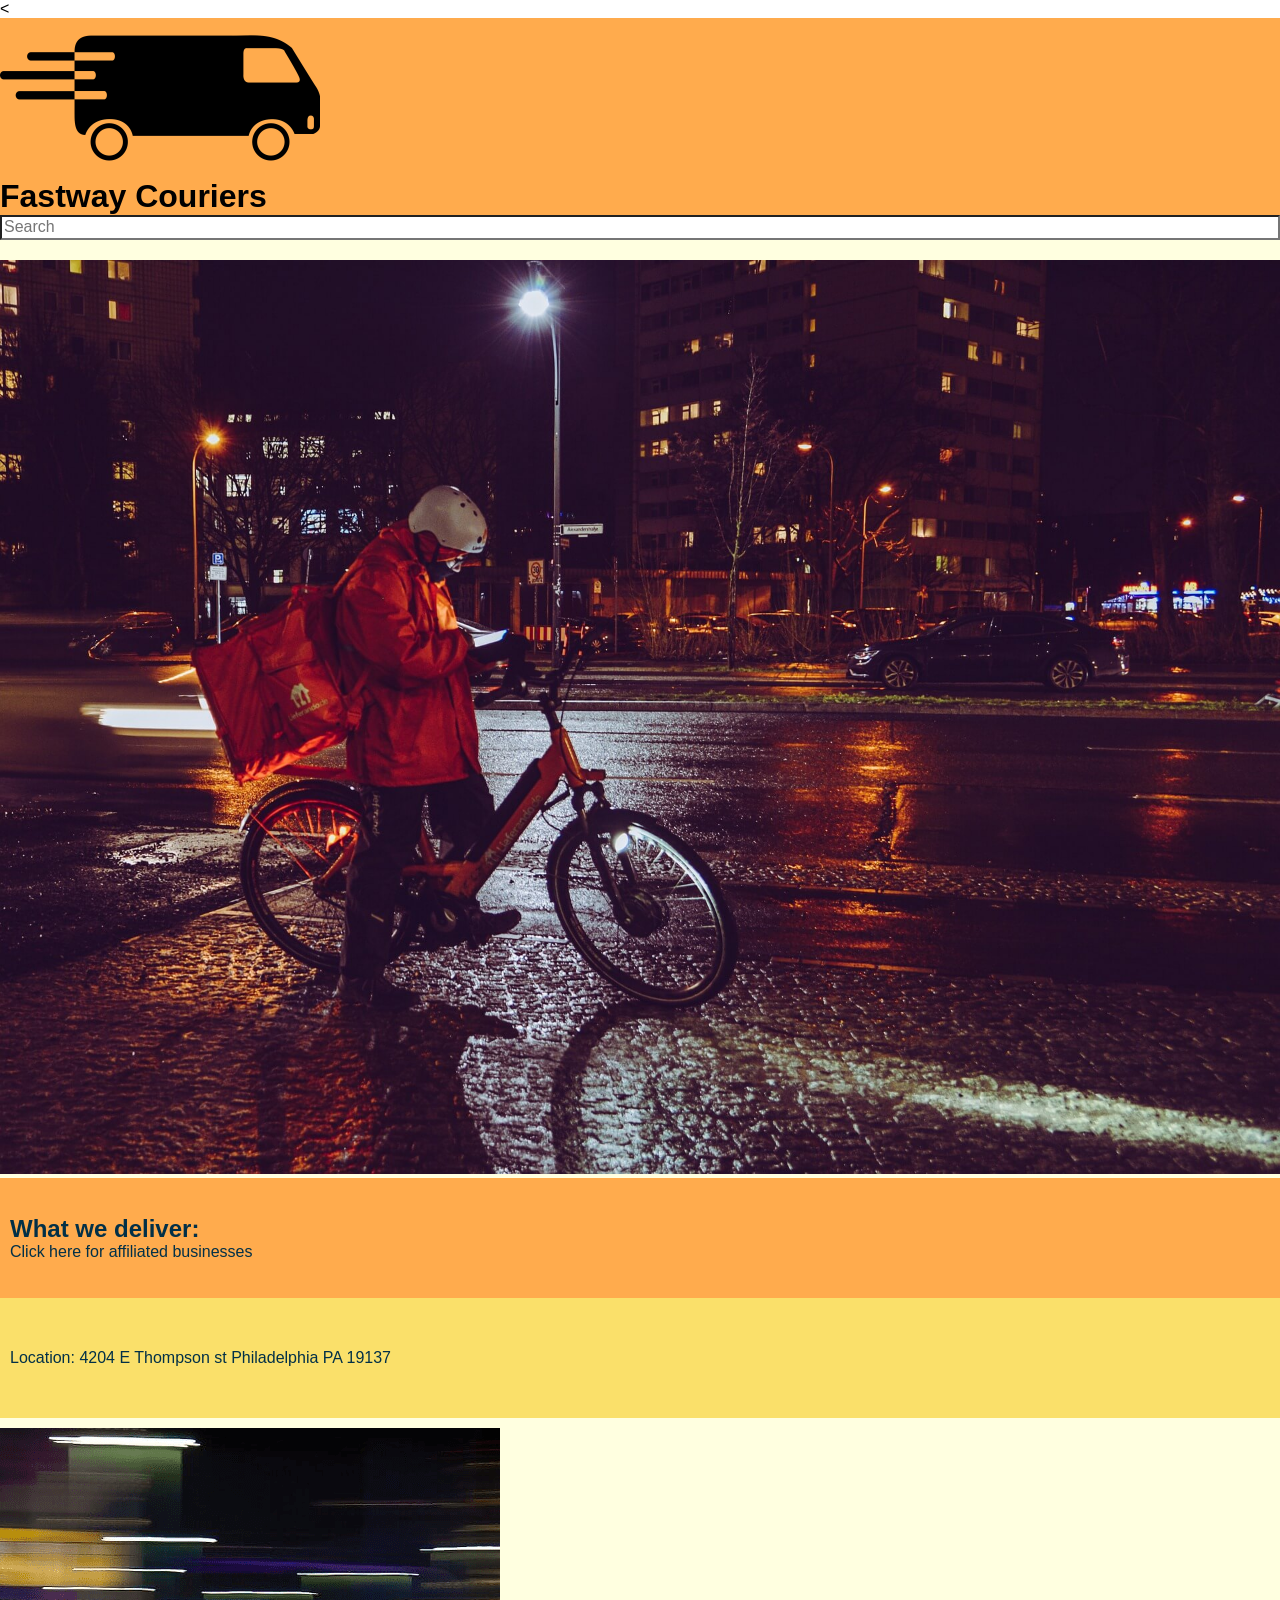
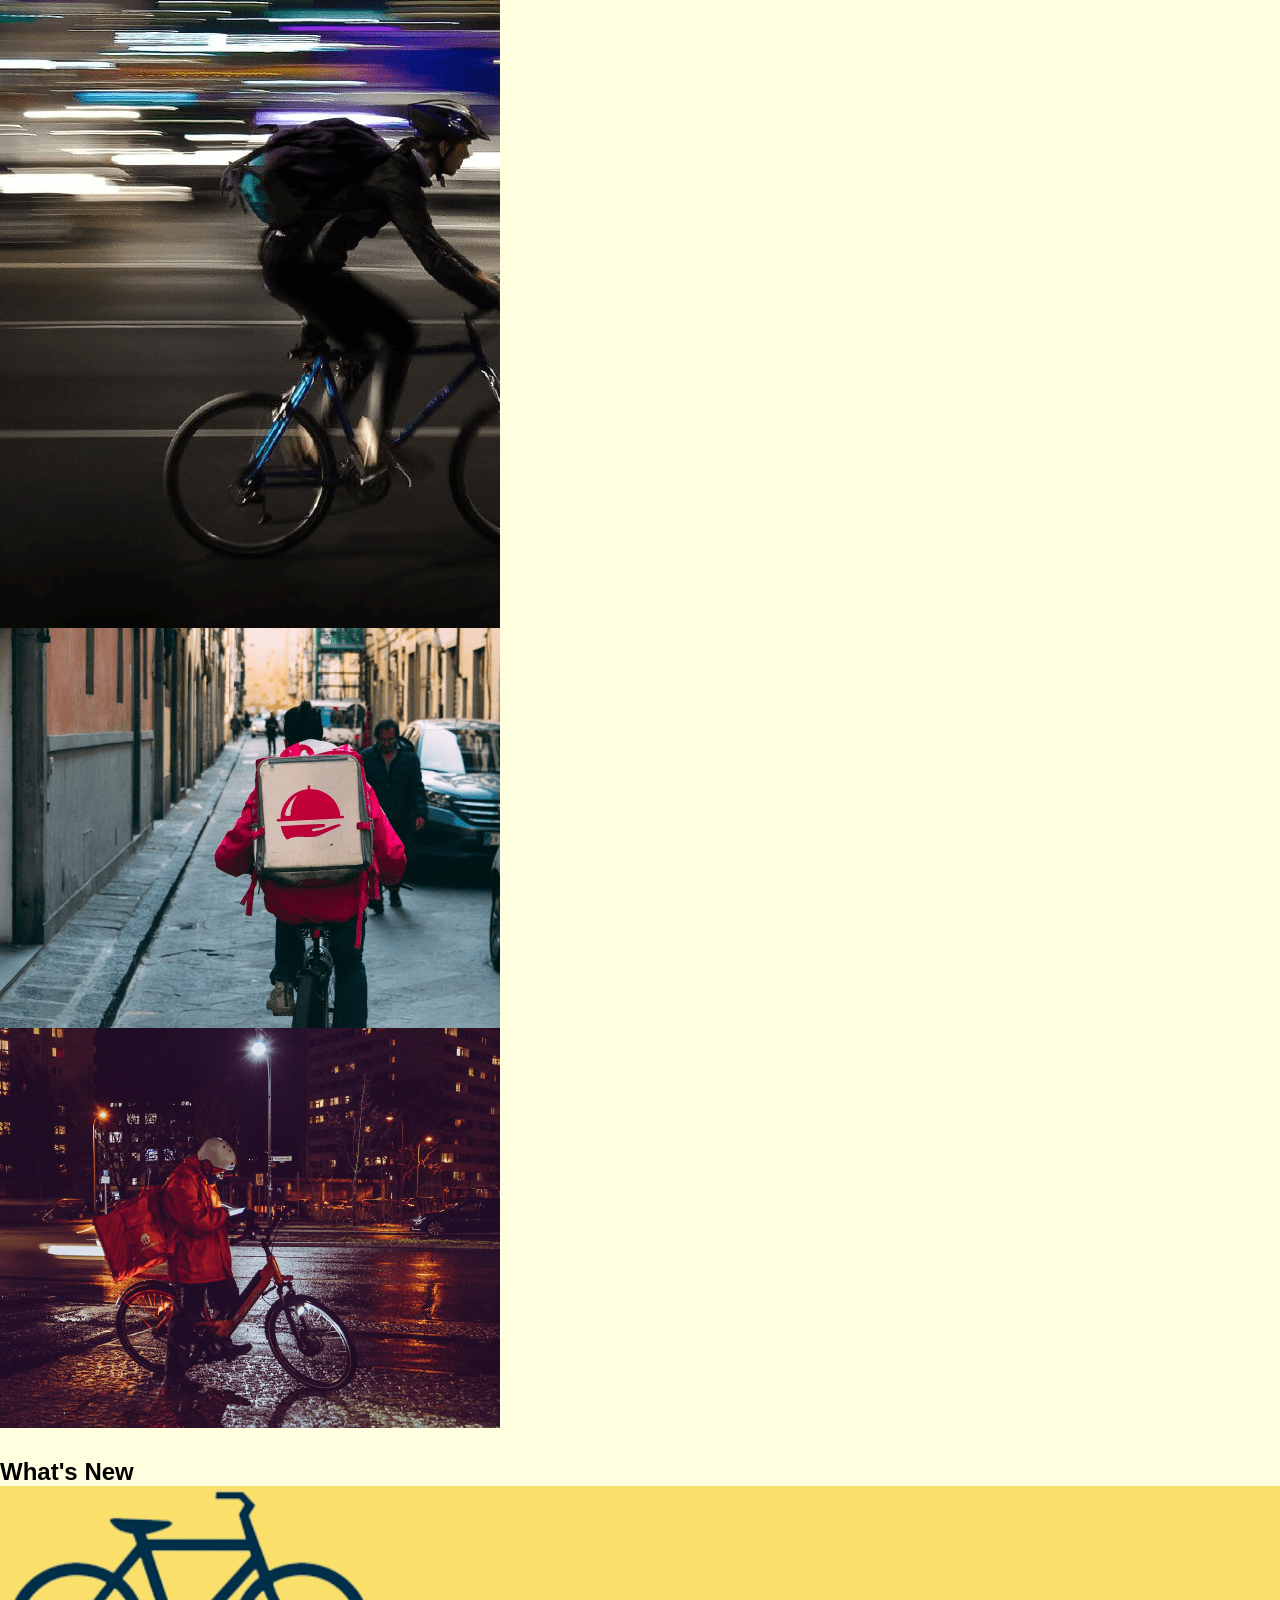
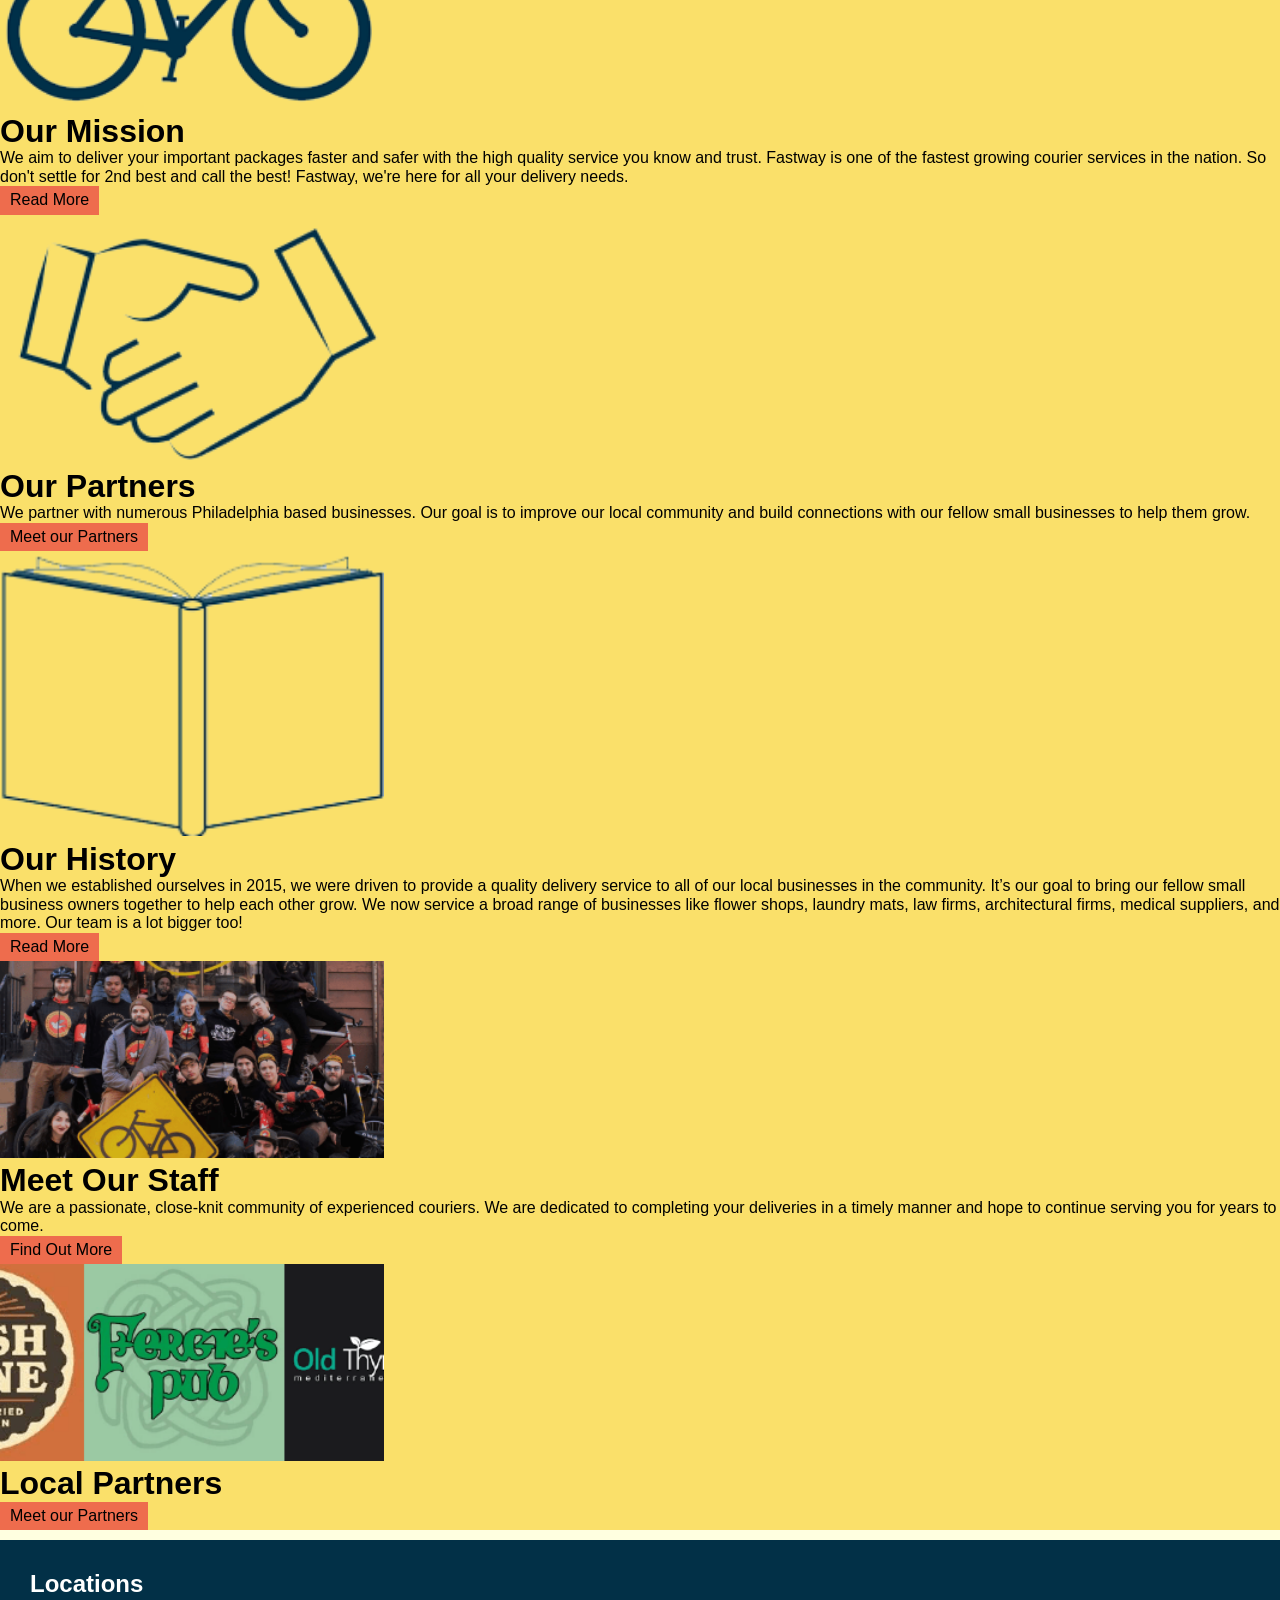
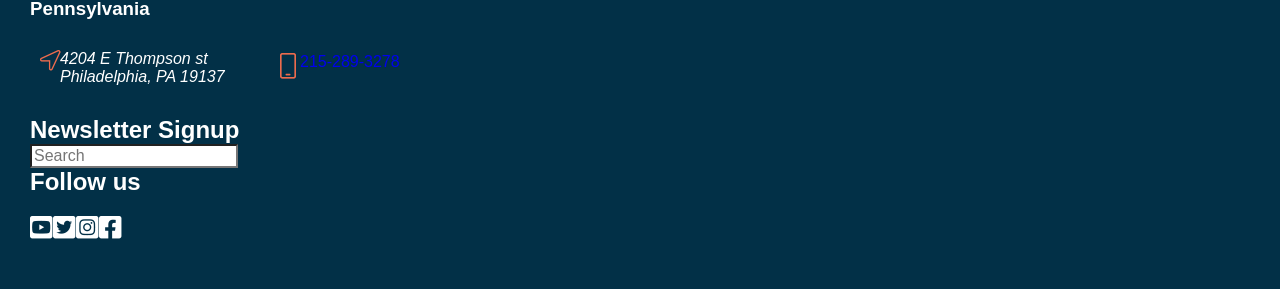
==== commit 8a6e0de0: "Revert "Imported fonts" This reverts commit f1d373d0cc67794c674e4a818cf5fc51812c8053." ====
--- a/deploy/index.html
+++ b/deploy/index.html
@@ -17,259 +17,164 @@
 
 <body>
     <main class="content">
-   
-   <header>
-   	<section>
-   		<img src="img/header/Companylogo1.png" alt="company logo" />
-   	</section>
-   </header>
+    <header class="header">
+        <img src="img/Companylogo1.png" alt="company logo" />
+        <h1>Fastway Couriers</h1>
+        <input type="text" placeholder="Search">
+    </header>
     <section class="hero">
-       	<div class="hero-img"></div>
-          <img src= "img/heroimage.jpg" alt="hero image"/>
-           <ul>
-       		<li class="details delivery">
-       			<a href="#">
-       				<div>
-       					<h2>What we deliver:</h2>
-       					<p>Click here for affiliated businesses</p>
-       				</div>
-       
-       				<div>
-       					<h5>Details</h5>
-       					<i class="fas fa-caret-right"></i>
-       				</div>
-       			</a>
-       		</li>
-       		<li class="details location">
-       			<a href="#">
-       				<div>
-       					<p><span class = "bold">Location:</span> 4204 E Thompson st Philadelphia PA 19137</p>
-       				</div>
-       				<div>
-       					<h5>Details</h5>
-       					<i class="fas fa-caret-right"></i>
-       				</div>
-       			</a>
-       		</li>
-       	</ul>
-       </section>
+        	<div class="hero-img"></div>
+           <img src= "img/heroimage.jpg" alt="hero image"/>
+            <ul>
+        		<li class="details delivery">
+        			<a href="#">
+        				<div>
+        					<h2>What we deliver:</h2>
+        					<p>Click here for affiliated businesses</p>
+        				</div>
+        
+        				<div>
+        					<h5>Details</h5>
+        					<i class="fas fa-caret-right"></i>
+        				</div>
+        			</a>
+        		</li>
+        		<li class="details location">
+        			<a href="#">
+        				<div>
+        					<p><span>Location:</span> 4204 E Thompson st Philadelphia PA 19137</p>
+        				</div>
+        				<div>
+        					<h5>Details</h5>
+        					<i class="fas fa-caret-right"></i>
+        				</div>
+        			</a>
+        		</li>
+        	</ul>
+        </section>
+            
+         
            
         
-          
-       
-    <section class="hero-2">
-               <ul>
+    <section class="gallery">
+                <ul>
+                    
+                <li class="item image1"></li>
+                <li class="item image2"></li>
+                <li class="item image3"></li>
+                
+                </ul>
+            </section>
+    <section class="whatsnew"> 
+                    <h2>What's New</h2>
+                    <ul>
+                		<li id="whatsnew-1">
+                			<img src="img/whatsnew1.png" alt="1st section image"/>
+                			<section>
+                				<h1>Our Mission</h1>
+                				<p>We aim to deliver your important packages faster 
+                                    and safer with the high quality service you know and 
+                                    trust. Fastway is one of the fastest growing courier 
+                                    services in the nation. So don't settle for 2nd best 
+                                    and call the best! Fastway, we're here for all your 
+                                    delivery needs.</p>
+                				<button>Read More</button>
+                			</section>
+                		</li>
+                
+                		<li id="whatsnew-2">
+                            <img src="img/whatsnew2.png" alt="2nd section image"/>
+                            <section>
+                            <h1>Our Partners</h1>
+                            <p>We partner with numerous Philadelphia based 
+                                businesses. Our goal is to improve our local 
+                                community and build connections with our fellow 
+                                small businesses to help them grow.</p>
+                				<button>Meet our Partners</button>
+                			</section>
+                		</li>
+                
+                		<li id="whatsnew-3">
+                			<img src="img/whatsnew3.png" alt="3rd section image"/>
+                			<section>
+                                <h1>Our History</h1>
+                                <p>When we established ourselves in 2015, we were driven 
+                                    to provide a quality delivery service to all of our local 
+                                    businesses in the community. It’s our goal to bring our 
+                                    fellow small business owners together to help each other 
+                                    grow. We now service a broad range of businesses like
+                                    flower shops, laundry mats, law firms, architectural 
+                                    firms, medical suppliers, and more. Our team is a lot 
+                                    bigger too! </p>
+                				<button>Read More</button>
+                			</section>
+                		</li>
+                
+                		<li id="whatsnew-4">
+                			<img src="img/whatsnew4.png" alt="4th section image"/>
+                			<section>
+                				<h1>Meet Our Staff</h1>
+                    <p>We are a passionate, close-knit community of 
+                        experienced couriers. We are dedicated to completing 
+                        your deliveries in a timely manner and hope to 
+                        continue serving you for years to come.</p>
+                				<button>Find Out More</button>
+                			</section>
+                		</li>
+                
+                		<li id="whatsnew-5">
+                			<img src="img/whatsnew5.png" alt="5th section image"/>
+                			<section>
+                				<h1>Local Partners</h1>
+                				<button>Meet our Partners</button>
+                			</section>
+                		</li>
+                	</ul>
                    
-               <li class="item image1"></li>
-               <li class="item image2"></li>
-               <li class="item image3"></li>
-               
-               </ul>
-           </section>
-    <section class="location">
-               	<ul>
-               		<li class="locateinfo">
-               			<section>
-               				<div>
-               					<h2>What we deliver:</h2>
-               					<p>Click here for affiliated businesses</p>
-               				</div>
-               			</section>
-               			<aside>
-               				<img src="img/location/miniimage1.png" alt="mini image 1" />
-               			</aside>
-               		</li>
-               
-               		<li class="locateinfo">
-               			<section>
-               				<div>
-               					<h1>Need Parts?</h1>
-               					<button>Order Here</button>
-               				</div>
-               			</section>
-               			<aside>
-               				<img src="img/location/miniimage2.png" alt="mini image 2" />
-               			</aside>
-               		</li>
-               	</ul>
-               </section>
-    
-    <section class="whatsnew"> 
-        <h2>What's New</h2>
-        <ul>
-    		<li id="whatsnew-1">
-    			<div class="new-image"></div>
-    			<section class="new-content">
-    			<img src="img/whatsnew1.png" alt="1st section image"/>
-    			<section>
-    				<h1>Our Mission</h1>
-    				<p>We aim to deliver your important packages faster 
-                        and safer with the high quality service you know and 
-                        trust. Fastway is one of the fastest growing courier 
-                        services in the nation. So don't settle for 2nd best 
-                        and call the best! Fastway, we're here for all your 
-                        delivery needs.</p>
-    				<button>Read More</button>
-    			</section>
-    		</li>
-    
-    		<li id="whatsnew-2">
-    			<div class="new-image"></div>
-    			<section class="new-content">
-                <img src="img/whatsnew2.png" alt="2nd section image"/>
-                <section>
-                <h1>Our Partners</h1>
-                <p> We partner with numerous Philadelphia based 
-                    businesses. Our goal is to improve our local 
-                    community and build connections with our fellow 
-                    small businesses to help them grow.</p>
-    				<button>Meet our Partners</button>
-    			</section>
-    		</li>
-    
-    		<li id="whatsnew-3">
-    			<div class="new-image"></div>
-    			<section class="new-content">
-    			<img src="img/whatsnew3.png" alt="3rd section image"/>
-    			<section>
-                    <h1>Our History</h1>
-                    <p>When we established ourselves in 2015, we were driven 
-                        to provide a quality delivery service to all of our local 
-                        businesses in the community. It’s our goal to bring our 
-                        fellow small business owners together to help each other 
-                        grow. We now service a broad range of businesses like
-                        flower shops, laundry mats, law firms, architectural 
-                        firms, medical suppliers, and more. Our team is a lot 
-                        bigger too! </p>
-    				<button>Read More</button>
-    			</section>
-    		</li>
-    
-    		<li id="whatsnew-4">
-    			<div class="new-image"></div>
-    			<section class="new-content">
-    			<img src="img/whatsnew4.png" alt="4th section image"/>
-    			<section>
-    				<h1>Meet Our Staff</h1>
-        	<p>We are a passionate, close-knit community of 
-            experienced couriers. We are dedicated to completing 
-            your deliveries in a timely manner and hope to 
-            continue serving you for years to come.</p>
-    				<button>Find Out More</button>
-    			</section>
-    		</li>
-    
-    		<li id="whatsnew-5">
-    			<div class="new-image"></div>
-    			<section class="new-content">
-    			<img src="img/whatsnew5.png" alt="5th section image"/>
-    			<section>
-    				<h1>Local Partners</h1>
-    				<button>Meet our Partners</button>
-    			</section>
-    		</li>
-    	</ul>
-       
-    </section>
+                </section>
     <footer class="footer">
-            <section class="locations">
-                <h2>Locations</h2>
-                <section>
-                    <h3> Pennsylvania</h3>
-                    <ul>
-                        <li>
-                            <div>
-                                <img src="img/directionlogo.png" alt="location logo"/>
-                            </div>
-        
-                            <address>
-                                4204 E Thompson st <br/>
-                                Philadelphia, PA 19137
-                            </address>
-                        </li>
-        
-                        <li>
-                            <div>
-                                <img src="img/phonelogo.png" alt="phone logo"/>
-                            </div>
-                            <a href="tel:215-289-3278">215-289-3278</a>
-                        </li>
-                    </ul>
-                </section>
-            
-        
-        <section class="newsletter"> 
-            <h2>Newsletter Signup</h2>
-            <input type="text" placeholder="Search">
-        </section>
-           
-                
-                <section class="socials">
-            <h2> Follow us</h2>
-                 <ul>
-            <img src="img/yt.png" alt="youtube logo"/>
-            <img src="img/twit.png" alt="twitter logo"/>
-            <img src="img/insta.png" alt="instagram logo"/>
-            <img src="img/fb.png" alt="facebook logo"/>
-                    </ul>
-                </section>
-        </footer>
-    <footer class="footer">
-            	<section class="locations">
-            		<h1>Locations</h1>
-            		<section class="address">
-            			<h2>Pennsylvania</h2>
-            			<ul>
-            				<li>
-            					<div class="icon">
-            						<i class="far fa-location-arrow"></i>
-            					</div>
-            
-            					<address>
-            						4204 E Thompson st <br/>
-                                    Philadelphia, PA 19137
-            					</address>
-            				</li>
-            
-            				<li>
-            					<div class="icon">
-            						<i class="far fa-mobile-android"></i>
-            					</div>
-            					<a href="tel:215-289-3278">tel:215-289-3278</a>
-            				</li>
-            			</ul>
-            		</section>
-            
-            		
-            
-            		
-            
-            	<section class="newsletter">
-            		<h1> Sign Up for out Newsletter</h1>
-            		<form action="POST">
-            			<input type="text" placeholder="Email Address" />
-            			<button>Sign Up</button>
-            		</form>
-            	</section>
-            
-            	<section class="socials">
-            		<h1>Follow Us</h1>
-            		<ul>
-            			<li class="social-icon">
-            				<a href="#"><i class="fab fa-youtube-square"></i></a>
-            			</li>
-            			<li class="social-icon">
-            				<a href="#"><i class="fab fa-twitter-square"></i></a>
-            			</li>
-            			<li class="social-icon">
-            				<a href="#"><i class="fab fa-instagram-square"></i></a>
-            			</li>
-            			<li class="social-icon">
-            				<a href="#"><i class="fab fa-facebook-square"></i></a>
-            			</li>
-            		</ul>
-            	</section>
-            </footer>
+                        <section class="locations">
+                            <h2>Locations</h2>
+                            <section>
+                                <h3> Pennsylvania</h3>
+                                <ul>
+                                    <li>
+                                        <div>
+                                            <img src="img/directionlogo.png" alt="location logo"/>
+                                        </div>
+                    
+                                        <address>
+                                            4204 E Thompson st <br/>
+                                            Philadelphia, PA 19137
+                                        </address>
+                                    </li>
+                    
+                                    <li>
+                                        <div>
+                                            <img src="img/phonelogo.png" alt="phone logo"/>
+                                        </div>
+                                        <a href="tel:215-289-3278">215-289-3278</a>
+                                    </li>
+                                </ul>
+                            </section>
+                        
+                    
+                    <section class="newsletter"> 
+                        <h2>Newsletter Signup</h2>
+                        <input type="text" placeholder="Search">
+                    </section>
+                       
+                            
+                            <section class="socials">
+                        <h2> Follow us</h2>
+                             <ul>
+                        <img src="img/yt.png" alt="youtube logo"/>
+                        <img src="img/twit.png" alt="twitter logo"/>
+                        <img src="img/insta.png" alt="instagram logo"/>
+                        <img src="img/fb.png" alt="facebook logo"/>
+                                </ul>
+                            </section>
+                    </footer>
     </main>
      <!-- jQuery -->
      <script src="https://ajax.googleapis.com/ajax/libs/jquery/3.4.1/jquery.min.js"></script>
--- a/deploy/css/styles.css
+++ b/deploy/css/styles.css
@@ -366,21 +366,28 @@
 }
 
 main {
-  display: grid;
-  grid-template-areas: "header" "search" "hero" "locations" "hero-2" "whatsnew" "footer";
+  background: lightyellow;
+  display: grid;
+  grid-template-areas: "header" "hero" "herosec1" "herosec2" "gallery" "whatsnew" "footer";
+  grid-gap: 10px;
 }
 
 .header {
   grid-area: header;
 }
-
-.search {
-  grid-area: search;
-}
-.search form {
-  display: grid;
-  grid-template-columns: 85% auto;
-  grid-gap: 20px;
+.header img {
+  width: 25%;
+}
+.header ul {
+  display: grid;
+}
+.header a {
+  display: grid;
+}
+@media (min-width: 768px 768px) {
+  .header ul {
+    grid-template-columns: repeat(12, 1fr);
+  }
 }
 
 .hero {
@@ -394,106 +401,99 @@
 }
 .hero a {
   display: grid;
-  grid-template-columns: 80% auto;
+  grid-template-columns: 90% auto;
   align-items: center;
 }
 @media (min-width: 768px 768px) {
   .hero ul {
-    grid-template-columns: repeat(6, 1fr);
-  }
-  .hero ul .order {
-    grid-column: span 3;
+    grid-template-columns: repeat(12, 1fr);
+    grid-template-rows: repeat(6, 1fr);
+  }
+  .hero ul .delivery {
+    grid-column: span 5;
   }
   .hero ul .location {
-    grid-column: span 3;
-  }
-}
-
-.location {
-  grid-area: planning;
-}
-.location ul {
-  display: grid;
-}
-.location .locateinfo {
+    grid-column: span 7;
+  }
+}
+
+.hero-2 {
+  grid-area: hero-2;
+}
+.hero-2 ul {
+  display: grid;
+}
+.hero-2 .herosec2 {
   display: grid;
   grid-template-columns: 70% auto;
 }
 @media (min-width: 768px 768px) {
-  .location .locateinfo {
+  .hero-2 .herosec2 {
     grid-template-columns: 70% auto;
   }
-  .location ul {
+  .hero-2 ul {
     grid-template-columns: 50% auto;
     grid-gap: 20px;
   }
 }
 
-.hero-2 {
-  grid-area: hero-2;
-}
-.hero-2 ul {
-  display: grid;
-  grid-template-rows: 360px 480px;
-}
-@media (min-width: 768px 768px) {
-  .hero-2 ul {
-    grid-template-columns: repeat(7, 1fr);
-    grid-template-rows: repeat(4, 200px);
-  }
-  .hero-2 ul .image1 {
-    grid-column: 1/5;
-    grid-row: 1/5;
-  }
-  .hero-2 ul .image2 {
-    grid-column: auto/span 3;
-    grid-row: 1/5;
-  }
-}
-@media (min-width: 1200px 1200px) {
-  .hero-2 ul .image1 {
-    grid-column: 1/5;
-  }
-  .hero-2 ul .image2 {
-    grid-column: auto/span 3;
-    grid-row: 1/3;
-  }
-  .hero-2 ul .image3 {
-    grid-column: auto/span 3;
-    grid-row: auto/span 2;
-  }
-}
-
-.new {
-  grid-area: new;
-}
-.new ul {
-  display: grid;
-}
-@media (min-width: 768px 768px) {
-  .new ul {
+.gallery {
+  display: grid;
+}
+.gallery ul {
+  display: grid;
+}
+@media (min-width: 768px 768px) {
+  .gallery ul {
+    grid-template-columns: repeat(5, 1fr);
+    grid-template-rows: repeat(3, 1fr);
+    grid-template-areas: "image1 image1 image2 image2" "image1 image1 image2 image2" "image1 image1 image3 image3" "image1 image1 image3 image3";
+  }
+  .gallery .image1 {
+    grid-area: image1;
+  }
+  .gallery .image2 {
+    grid-area: image2;
+  }
+  .gallery .image3 {
+    grid-area: image3;
+  }
+}
+
+.whatsnew {
+  grid-area: whatsnew;
+}
+.whatsnew img {
+  width: 30%;
+}
+.whatsnew ul {
+  display: grid;
+}
+@media (min-width: 768px 768px) {
+  .whatsnew ul {
     grid-template-columns: repeat(4, 1fr);
     grid-gap: 30px;
+    justify-content: center;
     grid-template-areas: "new-1 new-1 new-2 new-2" "new-3 new-3 new-4 new-4" ". new-5 new-5 .";
   }
-  .new #whatsnew-1 {
+  .whatsnew #whatsnew-1 {
     grid-area: new-1;
   }
-  .new #whatsnew-2 {
+  .whatsnew #whatsnew-2 {
     grid-area: new-2;
   }
-  .new #whatsnew-3 {
+  .whatsnew #whatsnew-3 {
     grid-area: new-3;
   }
-  .new #whatsnew-4 {
+  .whatsnew #whatsnew-4 {
     grid-area: new-4;
   }
-  .new #whatsnew-5 {
+  .whatsnew #whatsnew-5 {
     grid-area: new-5;
   }
 }
 @media (min-width: 992px 1024px) {
-  .new ul {
+  .whatsnew ul {
     grid-template-columns: repeat(6, 1fr);
     grid-template-areas: "new-1 new-1 new-2 new-2 new-3 new-3" ". new-4 new-4 new-5 new-5 .";
   }
@@ -536,17 +536,10 @@
     Typography
 ============= */
 body {
-  font-family: "Cardo", serif;
-}
-
-h1, h2, h3, h4, button {
-  font-family: "Montserrat", sans-serif;
-  margin: 0;
-  padding: 0;
-}
-
-.bold {
-  font-family: "Montserrat", sans-serif;
+  font-family: "Open Sans", sans-serif;
+}
+
+h1, h2, h3, h4 {
   margin: 0;
   padding: 0;
 }
@@ -800,139 +793,221 @@
   color: #FFD205;
 }
 
+.hero-img {
+  background-size: cover;
+  background-position: center;
+  height: 10px;
+  width: 100%;
+}
+
+.hero ul .details h5 {
+  display: none;
+}
+.hero ul .details a {
+  color: #023047;
+  padding: 10px;
+  min-height: 100px;
+}
+.hero ul .delivery a {
+  background: #FFAB4D;
+}
+.hero ul .delivery a:hover {
+  background: #b09105;
+}
+.hero ul .location a {
+  background: #FAE06A;
+}
+.hero ul .location a:hover {
+  background: #d1ab00;
+}
+@media (min-width: 768px 768px) {
+  .hero ul .details h5 {
+    display: inline;
+    padding: 10px;
+  }
+}
+
+#section-1 {
+  background-color: 0;
+  color: #fff;
+  padding: 100px 0;
+  text-align: center;
+}
+
+.footer {
+  background: #023047;
+  padding: 30px;
+}
+.footer h1 {
+  text-align: center;
+}
+
+.footer ul {
+  display: flex;
+  align-items: center;
+  margin: 20px 0;
+}
+.footer ul li {
+  margin: 10px;
+}
+.footer ul a:hover {
+  opacity: 0.5;
+  transition: opacity ease 0.2s;
+}
+
+form input {
+  width: 80%;
+  padding: 20px;
+}
+
+form button {
+  padding: 10px 15px;
+  border: none;
+  border-radius: 5px;
+}
+form button:hover {
+  transition: background-color ease 0.2s;
+}
+
 .search {
   height: 70px;
-  margin: 10px 10px 0;
+  margin: 30px 10px 0;
 }
 .search form input {
-  font-size: 1rem;
   border: none;
-  border-bottom: 1px solid #93a8ac;
+  border-bottom: 1px solid #000;
   padding: 5px;
 }
 .search form button {
-  background: #ffd205;
+  background: #FFAB4D;
   border: none;
   border-radius: 4px;
   height: 50px;
 }
-@media (min-width: 768px 768px) {
-  .search form input {
-    font-size: 2.1875rem;
-  }
-}
-
-.hero-img {
-  background: url("../../../deploy/img/hero/heroimage.jpg");
-  background-size: cover;
-  background-position: center;
-  height: 50vh;
-  width: 100%;
-}
-
-.hero ul a {
-  text-decoration: none;
-}
-.hero ul .details h5 {
-  display: none;
-}
-.hero ul .details a {
-  color: #2a3036;
-  padding: 20px;
-  min-height: 110px;
-}
-.hero ul .order a {
-  background: #e2ba06;
-}
-.hero ul .order a:hover {
-  background: #b09105;
-}
-.hero ul .location a {
-  background: #ffd205;
-}
-.hero ul .location a .bold {
-  font-weight: 600;
-}
-.hero ul .location a:hover {
-  background: #d1ab00;
-}
-
-.locations .locateinfo {
-  margin: 20px 0;
-  padding: 20px;
-  background: #f8f9fa;
-}
-.locations .locateinfo h1 {
-  color: #2a3036;
-  font-weight: 400;
-  font-size: 2.1875rem;
-}
-.locations .locateinfo button {
-  background: #ffd205;
-  padding: 10px 20px;
-  border: none;
-}
-.locations .locateinfo button:hover {
-  background: #9e8200;
-}
-@media (min-width: 992px 1024px) {
-  .locations {
-    width: 75%;
-    margin: 0 auto;
-  }
-}
-
-.whatsnew h1 {
-  font-weight: 400;
-  font-size: 1.6875rem;
-}
-.whatsnew li {
-  background: #F8CD63;
-}
-.whatsnew li .new-content {
-  padding: 0 30px 30px;
-}
-.whatsnew li button {
-  background: #ffd205;
-  border: none;
-  padding: 5px 10px;
-}
-.whatsnew li p {
-  font-size: 1rem;
-  line-height: 1.4;
-}
+
 @media (min-width: 768px 768px) {
   .whatsnew {
     width: 75%;
     margin: 30px auto;
   }
 }
+.whatsnew li {
+  background-color: #FAE06A;
+}
+.whatsnew li .new-content {
+  padding: 0 30px 30px;
+}
+.whatsnew li button {
+  background: #EE6C4D;
+  border: none;
+  padding: 5px 10px;
+}
+.whatsnew ul .details h5 {
+  display: none;
+}
+.whatsnew ul .details a {
+  color: #FAE06A;
+  padding: 10px;
+  min-height: 10px;
+}
+.whatsnew ul .delivery a {
+  background: #FFAB4D;
+}
+.whatsnew ul .delivery a:hover {
+  background: #b09105;
+}
+.whatsnew ul .location a {
+  background: #FAE06A;
+}
+.whatsnew ul .location a:hover {
+  background: #d1ab00;
+}
 
 .new-image {
   height: 180px;
 }
 
-#whatsnew-1 .new-image {
-  background: url("/deploy/img/whatsnew/whatsnew1.png") no-repeat;
+.whatsnew-1 .new-image {
+  background: "/deploy/img/whatsnew1.png" no-repeat;
   background-size: cover;
 }
 
 #whatsnew-2 .new-image {
-  background: url("/deploy/img/whatsnew/whatsnew2.png") no-repeat;
+  background: url("/deploy/img/whatsnew2.png") no-repeat;
   background-size: cover;
 }
+#whatsnew-2 ul .details h5 {
+  display: none;
+}
+#whatsnew-2 ul .details a {
+  color: #FAE06A;
+  padding: 10px;
+  min-height: 10px;
+}
 
 #whatsnew-3 .new-image {
-  background: url("/deploy/img/whatsnew/whatsnew3.png") no-repeat;
+  background: url("/deploy/img/whatsnew3.png") no-repeat;
   background-size: cover;
 }
+#whatsnew-3 ul .details h5 {
+  display: none;
+}
+#whatsnew-3 ul .details a {
+  color: #FAE06A;
+  padding: 10px;
+  min-height: 10px;
+}
 
 #whatsnew-4 .new-image {
-  background: url("/deploy/img/whatsnew/whatsnew4.png") no-repeat;
+  background: url("/deploy/img/whatsnew4.png") no-repeat;
   background-size: cover;
 }
+#whatsnew-4 ul .details h5 {
+  display: none;
+}
+#whatsnew-4 ul .details a {
+  color: #FAE06A;
+  padding: 10px;
+  min-height: 10px;
+}
 
 #whatsnew-5 .new-image {
-  background: url("/deploy/img/whatsnew/whatsnew5.png") no-repeat;
+  background: url("/deploy/img/whatsnew5.png") no-repeat;
   background-size: cover;
 }
+#whatsnew-5 ul .details h5 {
+  display: none;
+}
+#whatsnew-5 ul .details a {
+  color: #FAE06A;
+  padding: 10px;
+  min-height: 10px;
+}
+
+.gallery {
+  width: 1fr;
+}
+.gallery .image {
+  background-repeat: no-repeat;
+  background-size: cover;
+}
+.gallery .image1 {
+  background-image: url("/deploy/img/gal1.png");
+  height: 800px;
+  width: 500px;
+}
+.gallery .image2 {
+  background-image: url("/deploy/img/gal2.png");
+  height: 400px;
+  width: 500px;
+}
+.gallery .image3 {
+  background-image: url("/deploy/img/gal3.png");
+  height: 400px;
+  width: 500px;
+}
+@media (min-width: 768px 768px) {
+  .gallery .image {
+    height: 700px;
+  }
+}
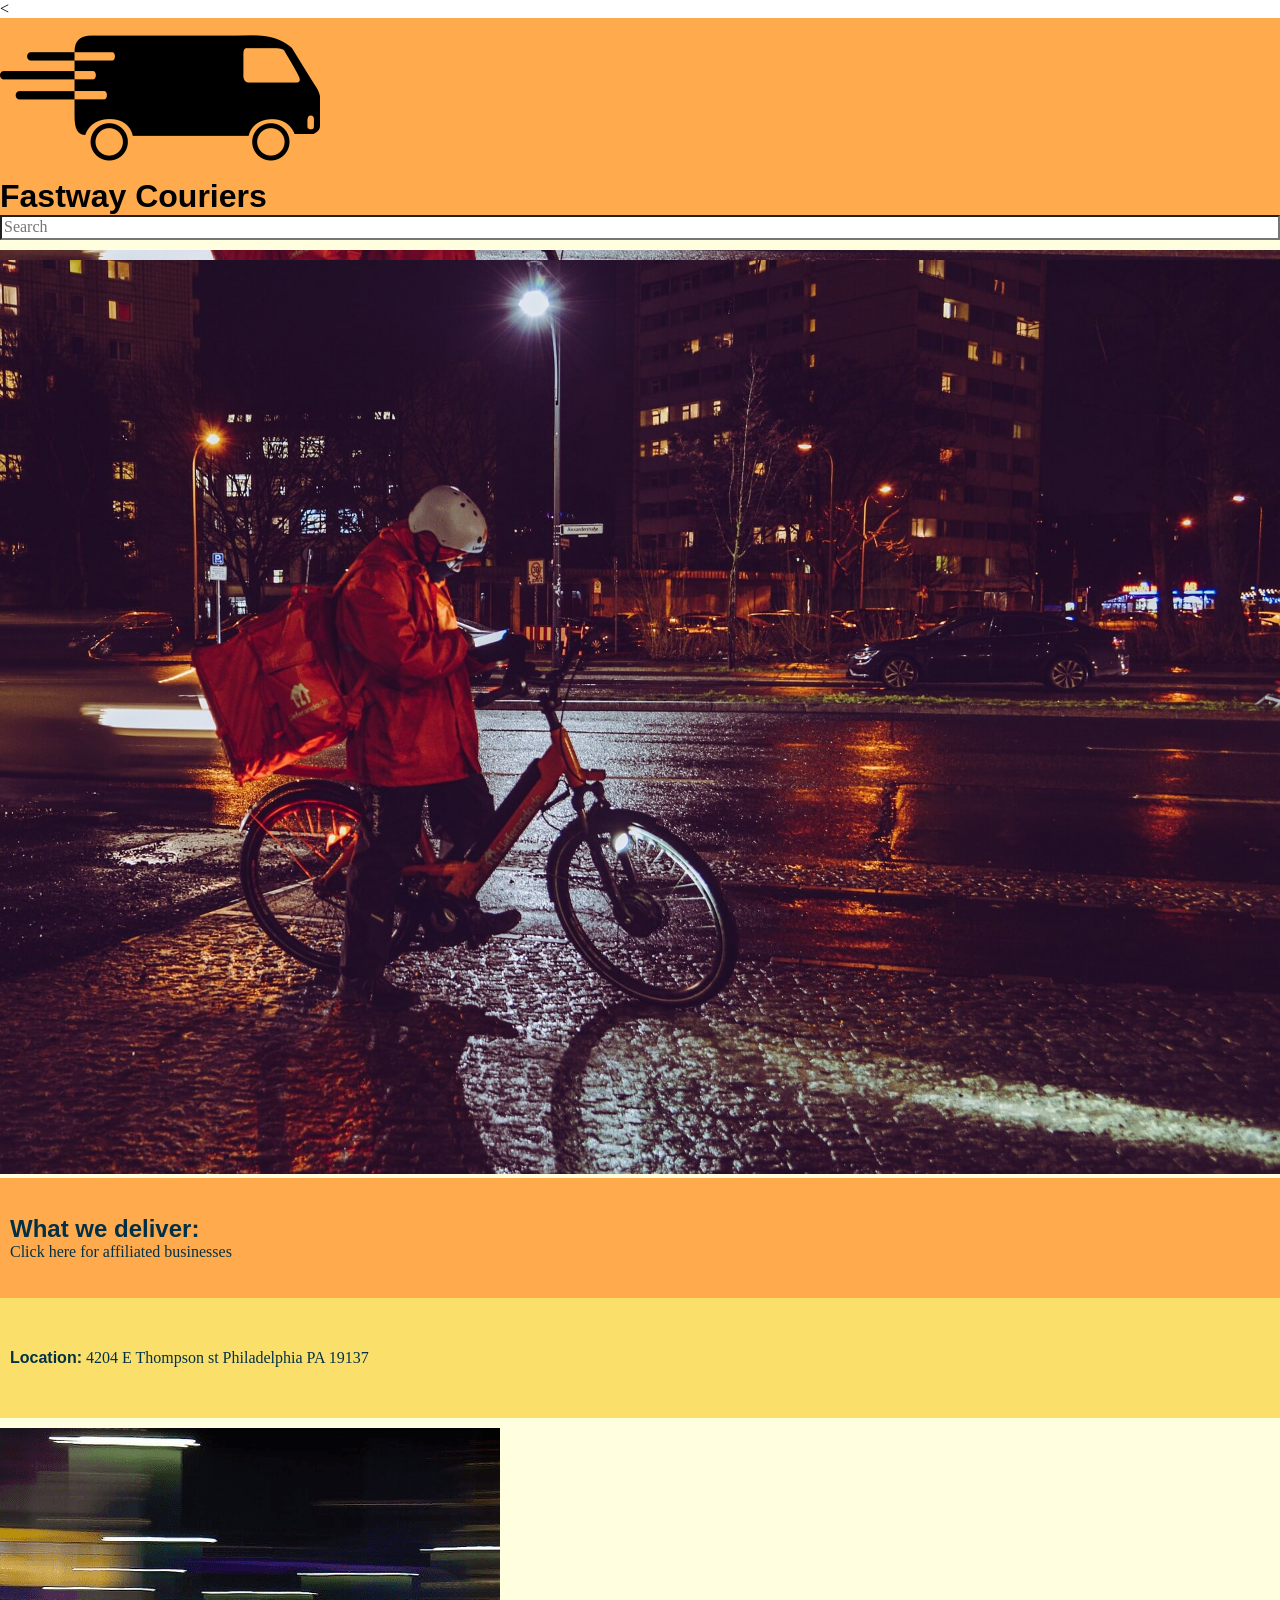
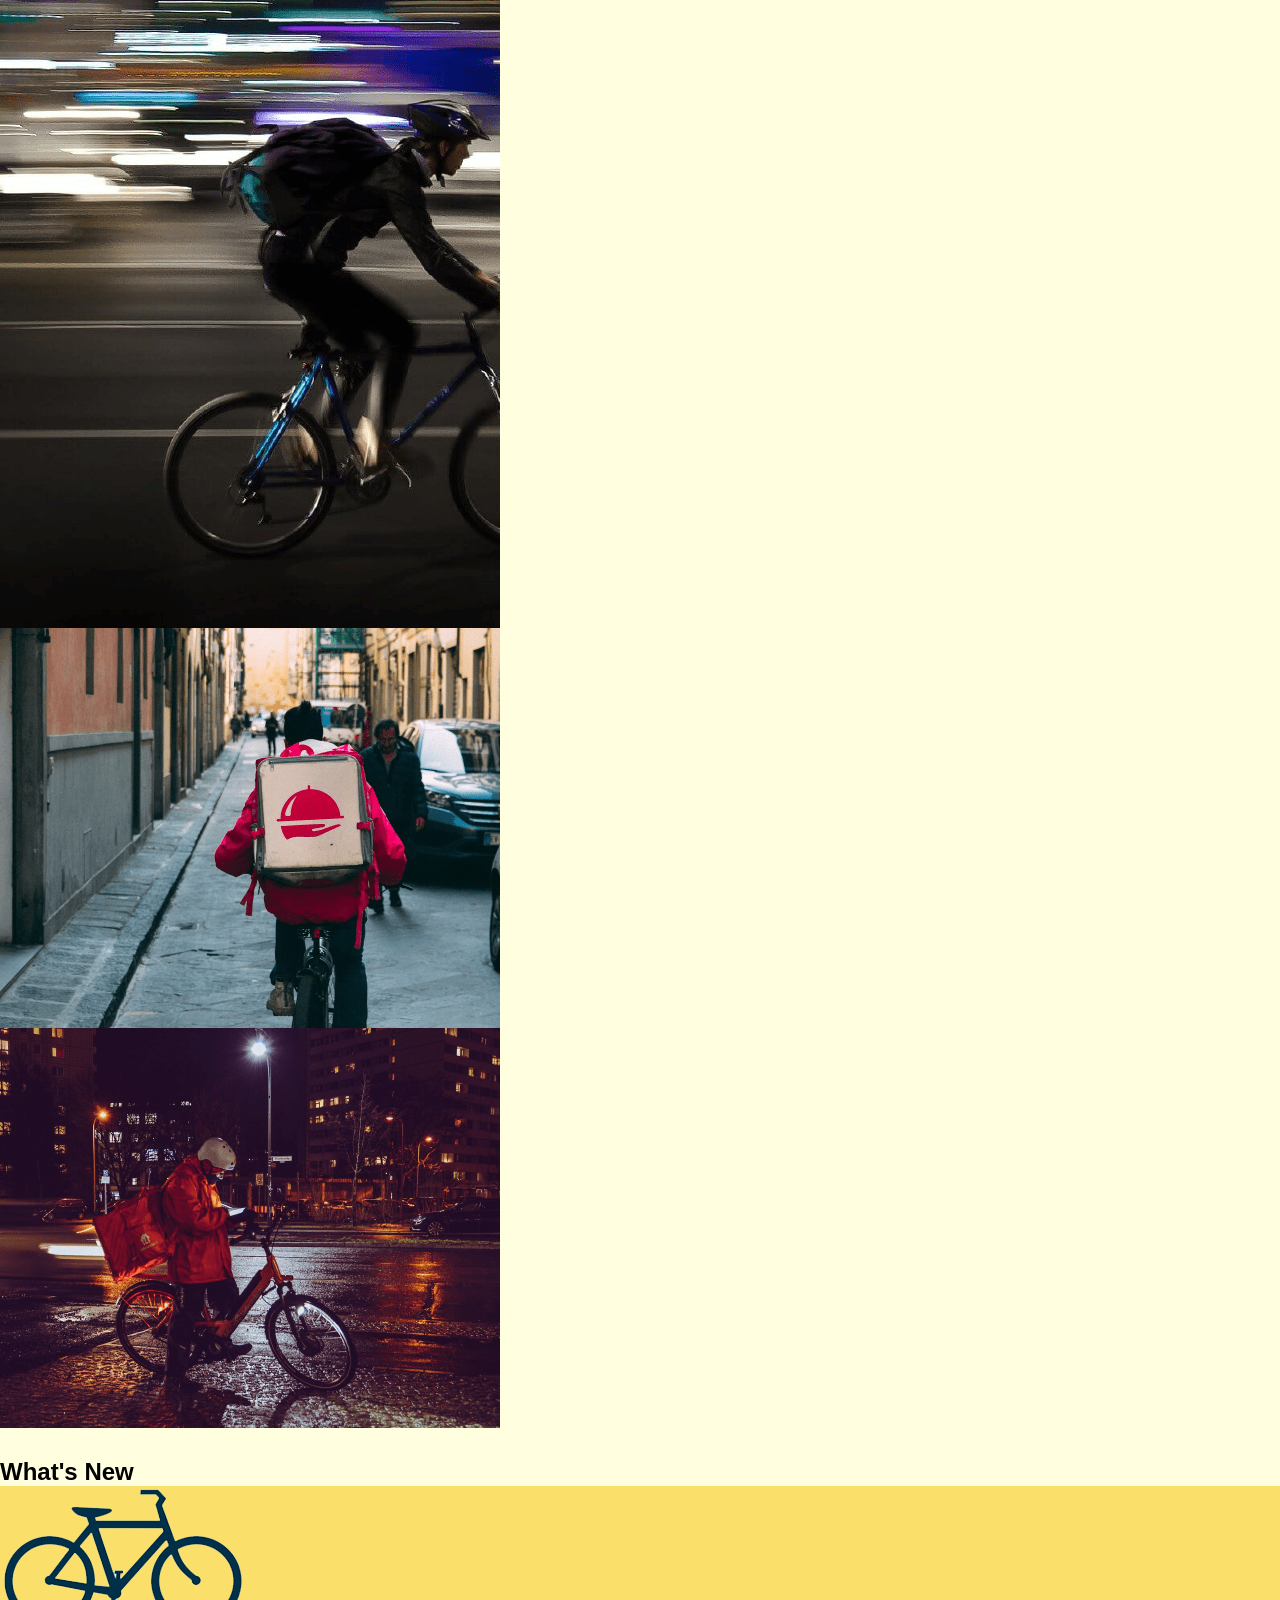
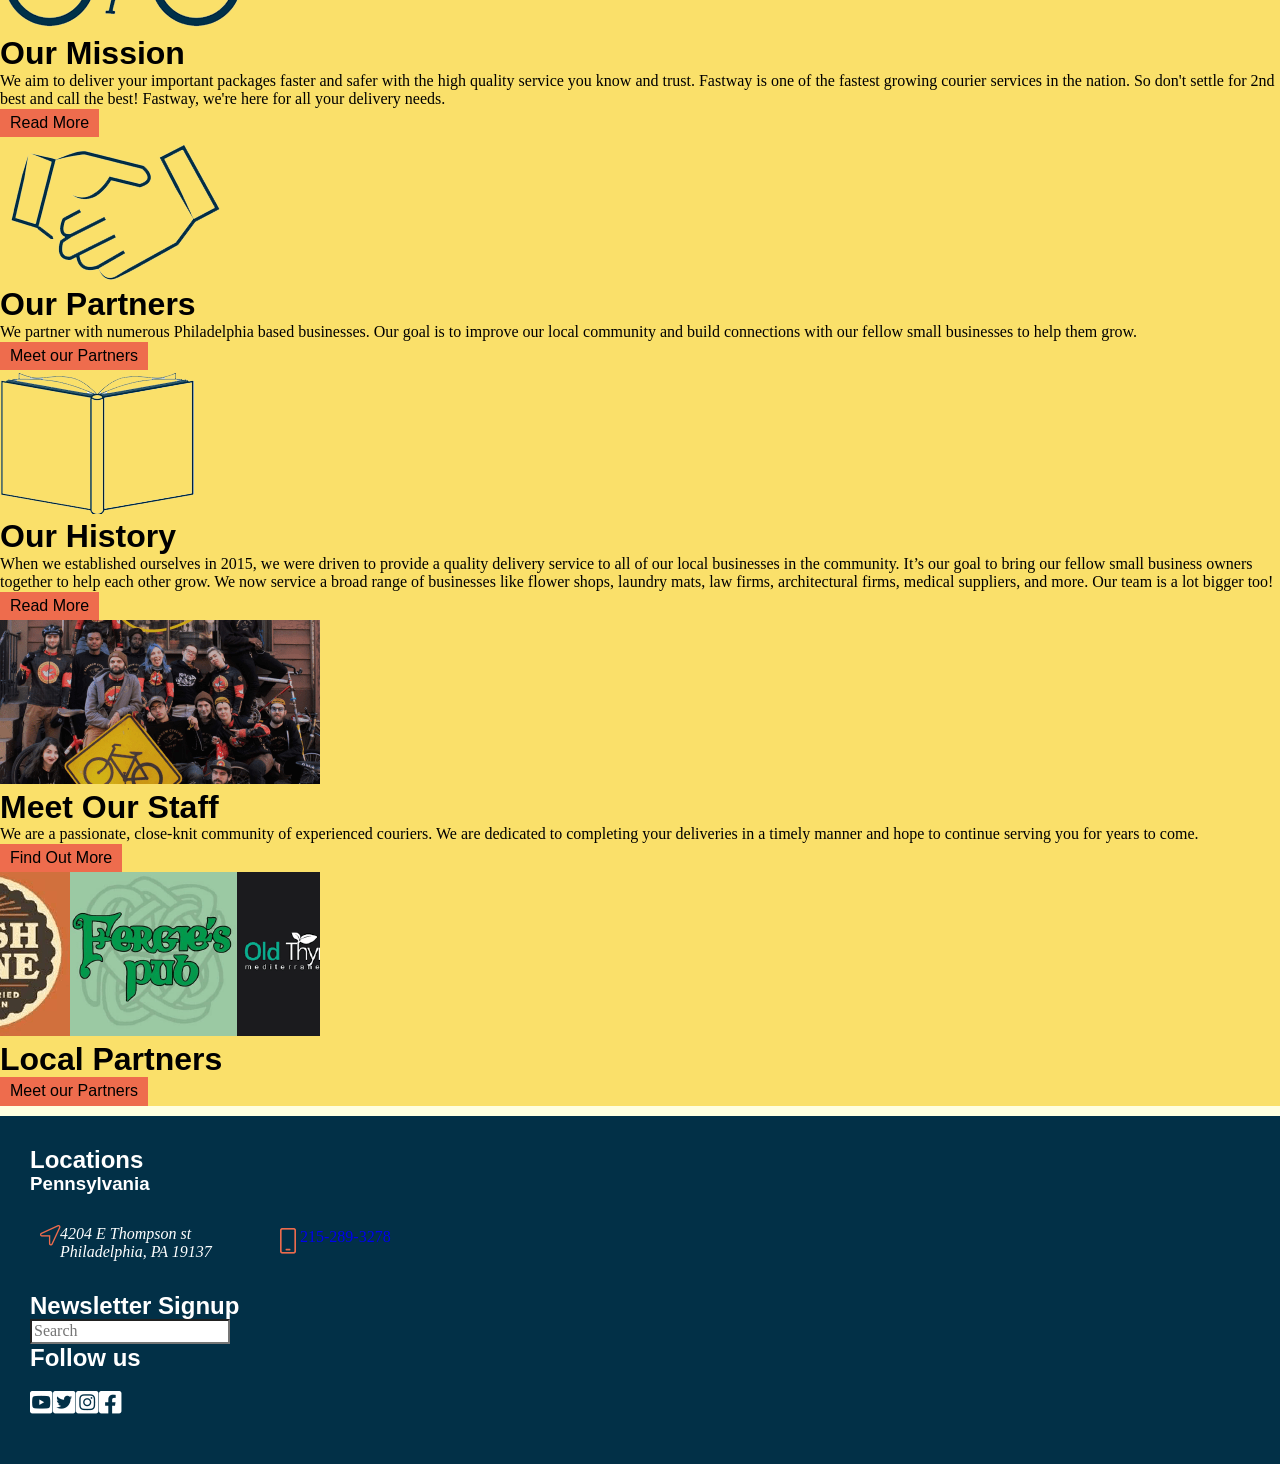
==== commit b69843dc: "Merge d338373e942531ff1b619fb7e0db81d27fb39099 into b5aa6ed0ccb53d94355090c241ec6f79a8810f4f" ====
--- a/deploy/index.html
+++ b/deploy/index.html
@@ -42,7 +42,7 @@
         		<li class="details location">
         			<a href="#">
         				<div>
-        					<p><span>Location:</span> 4204 E Thompson st Philadelphia PA 19137</p>
+        					<p><span class = "bold">Location:</span> 4204 E Thompson st Philadelphia PA 19137</p>
         				</div>
         				<div>
         					<h5>Details</h5>
@@ -86,7 +86,7 @@
                             <img src="img/whatsnew2.png" alt="2nd section image"/>
                             <section>
                             <h1>Our Partners</h1>
-                            <p>We partner with numerous Philadelphia based 
+                            <p> We partner with numerous Philadelphia based 
                                 businesses. Our goal is to improve our local 
                                 community and build connections with our fellow 
                                 small businesses to help them grow.</p>
@@ -114,7 +114,7 @@
                 			<img src="img/whatsnew4.png" alt="4th section image"/>
                 			<section>
                 				<h1>Meet Our Staff</h1>
-                    <p>We are a passionate, close-knit community of 
+                    	<p>We are a passionate, close-knit community of 
                         experienced couriers. We are dedicated to completing 
                         your deliveries in a timely manner and hope to 
                         continue serving you for years to come.</p>
--- a/deploy/css/styles.css
+++ b/deploy/css/styles.css
@@ -463,15 +463,12 @@
 .whatsnew {
   grid-area: whatsnew;
 }
-.whatsnew img {
-  width: 30%;
-}
 .whatsnew ul {
   display: grid;
 }
 @media (min-width: 768px 768px) {
   .whatsnew ul {
-    grid-template-columns: repeat(4, 1fr);
+    grid-template-columns: 300px, 300px;
     grid-gap: 30px;
     justify-content: center;
     grid-template-areas: "new-1 new-1 new-2 new-2" "new-3 new-3 new-4 new-4" ". new-5 new-5 .";
@@ -536,10 +533,17 @@
     Typography
 ============= */
 body {
-  font-family: "Open Sans", sans-serif;
-}
-
-h1, h2, h3, h4 {
+  font-family: "Cardo", serif;
+}
+
+h1, h2, h3, h4, button {
+  font-family: "Montserrat", sans-serif;
+  margin: 0;
+  padding: 0;
+}
+
+.bold {
+  font-family: "Montserrat", sans-serif;
   margin: 0;
   padding: 0;
 }
@@ -794,6 +798,7 @@
 }
 
 .hero-img {
+  background: url(../../../deploy/img/heroimage.jpg);
   background-size: cover;
   background-position: center;
   height: 10px;
@@ -816,6 +821,9 @@
 }
 .hero ul .location a {
   background: #FAE06A;
+}
+.hero ul .location a .bold {
+  font-weight: 600;
 }
 .hero ul .location a:hover {
   background: #d1ab00;
@@ -932,30 +940,14 @@
   background-size: cover;
 }
 
-#whatsnew-2 .new-image {
+#whatsnew-2 ul .new-image {
   background: url("/deploy/img/whatsnew2.png") no-repeat;
   background-size: cover;
-}
-#whatsnew-2 ul .details h5 {
-  display: none;
-}
-#whatsnew-2 ul .details a {
-  color: #FAE06A;
-  padding: 10px;
-  min-height: 10px;
 }
 
 #whatsnew-3 .new-image {
   background: url("/deploy/img/whatsnew3.png") no-repeat;
   background-size: cover;
-}
-#whatsnew-3 ul .details h5 {
-  display: none;
-}
-#whatsnew-3 ul .details a {
-  color: #FAE06A;
-  padding: 10px;
-  min-height: 10px;
 }
 
 #whatsnew-4 .new-image {
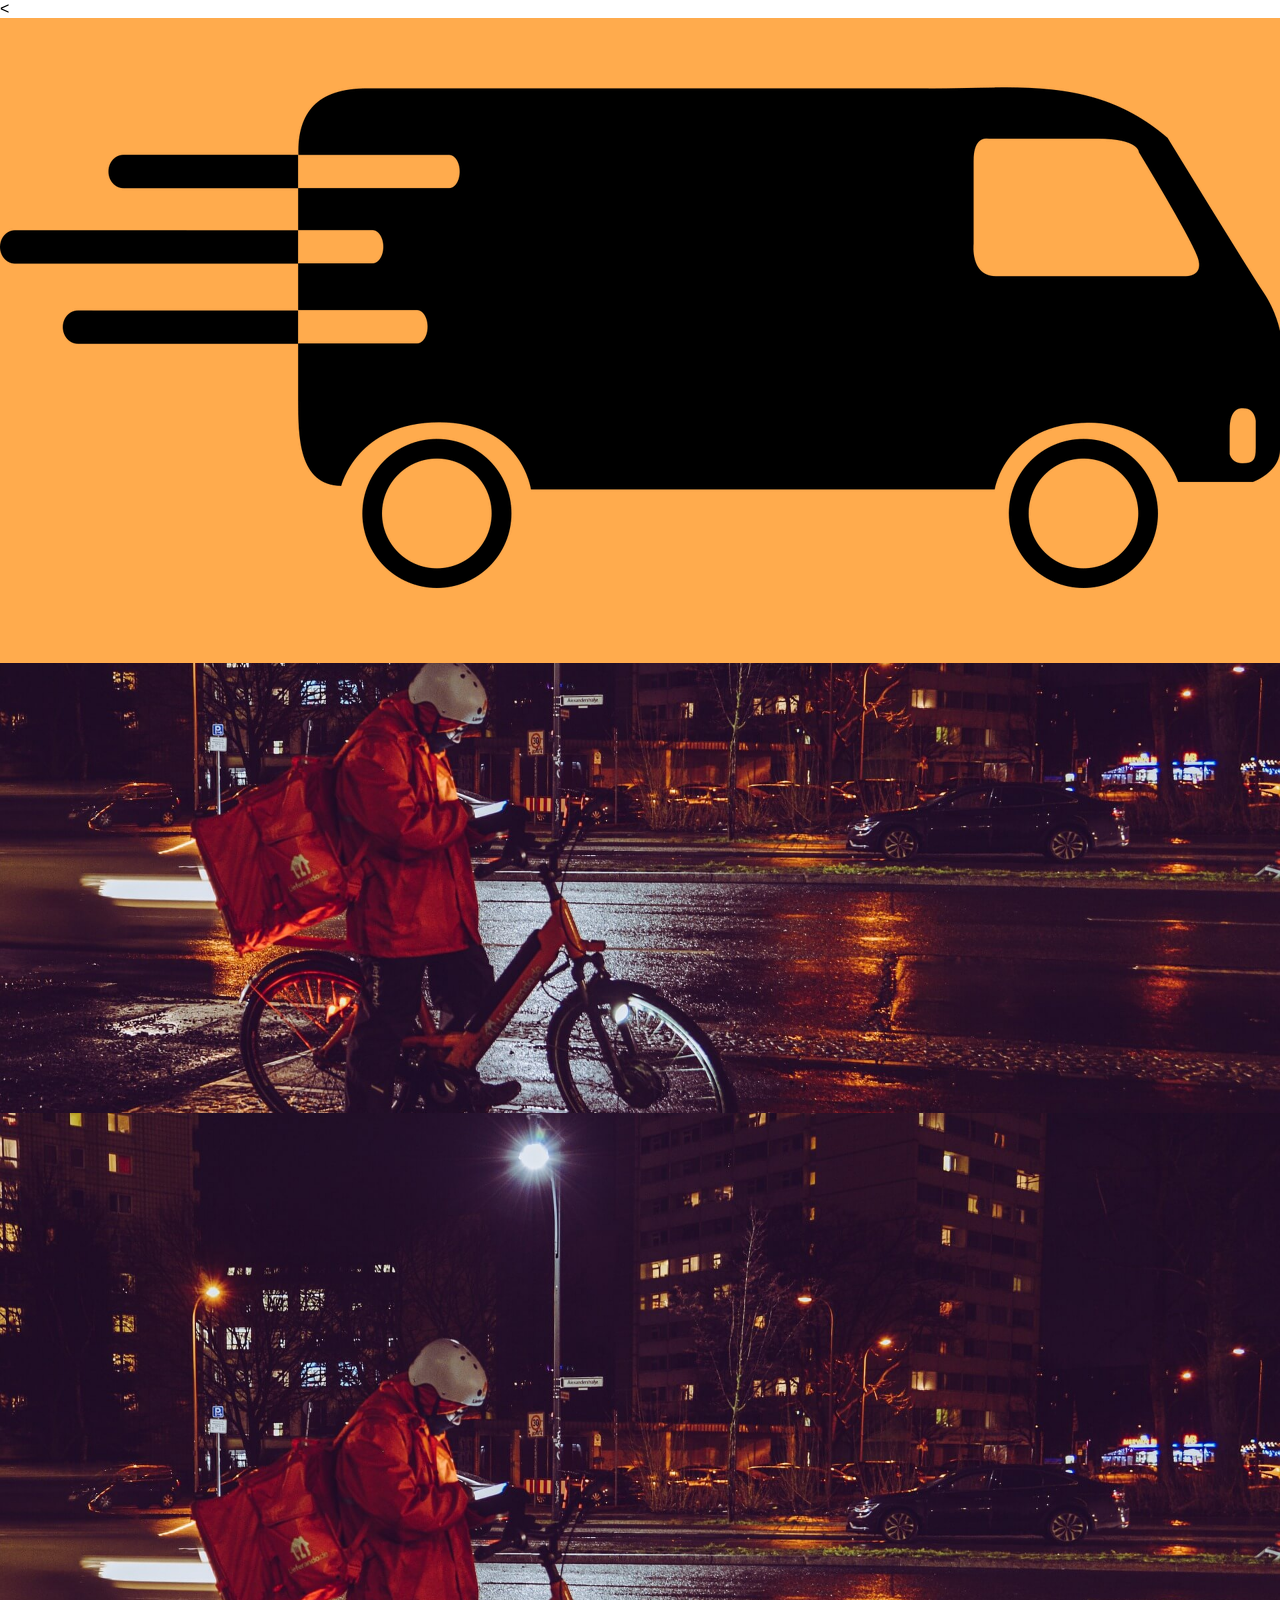
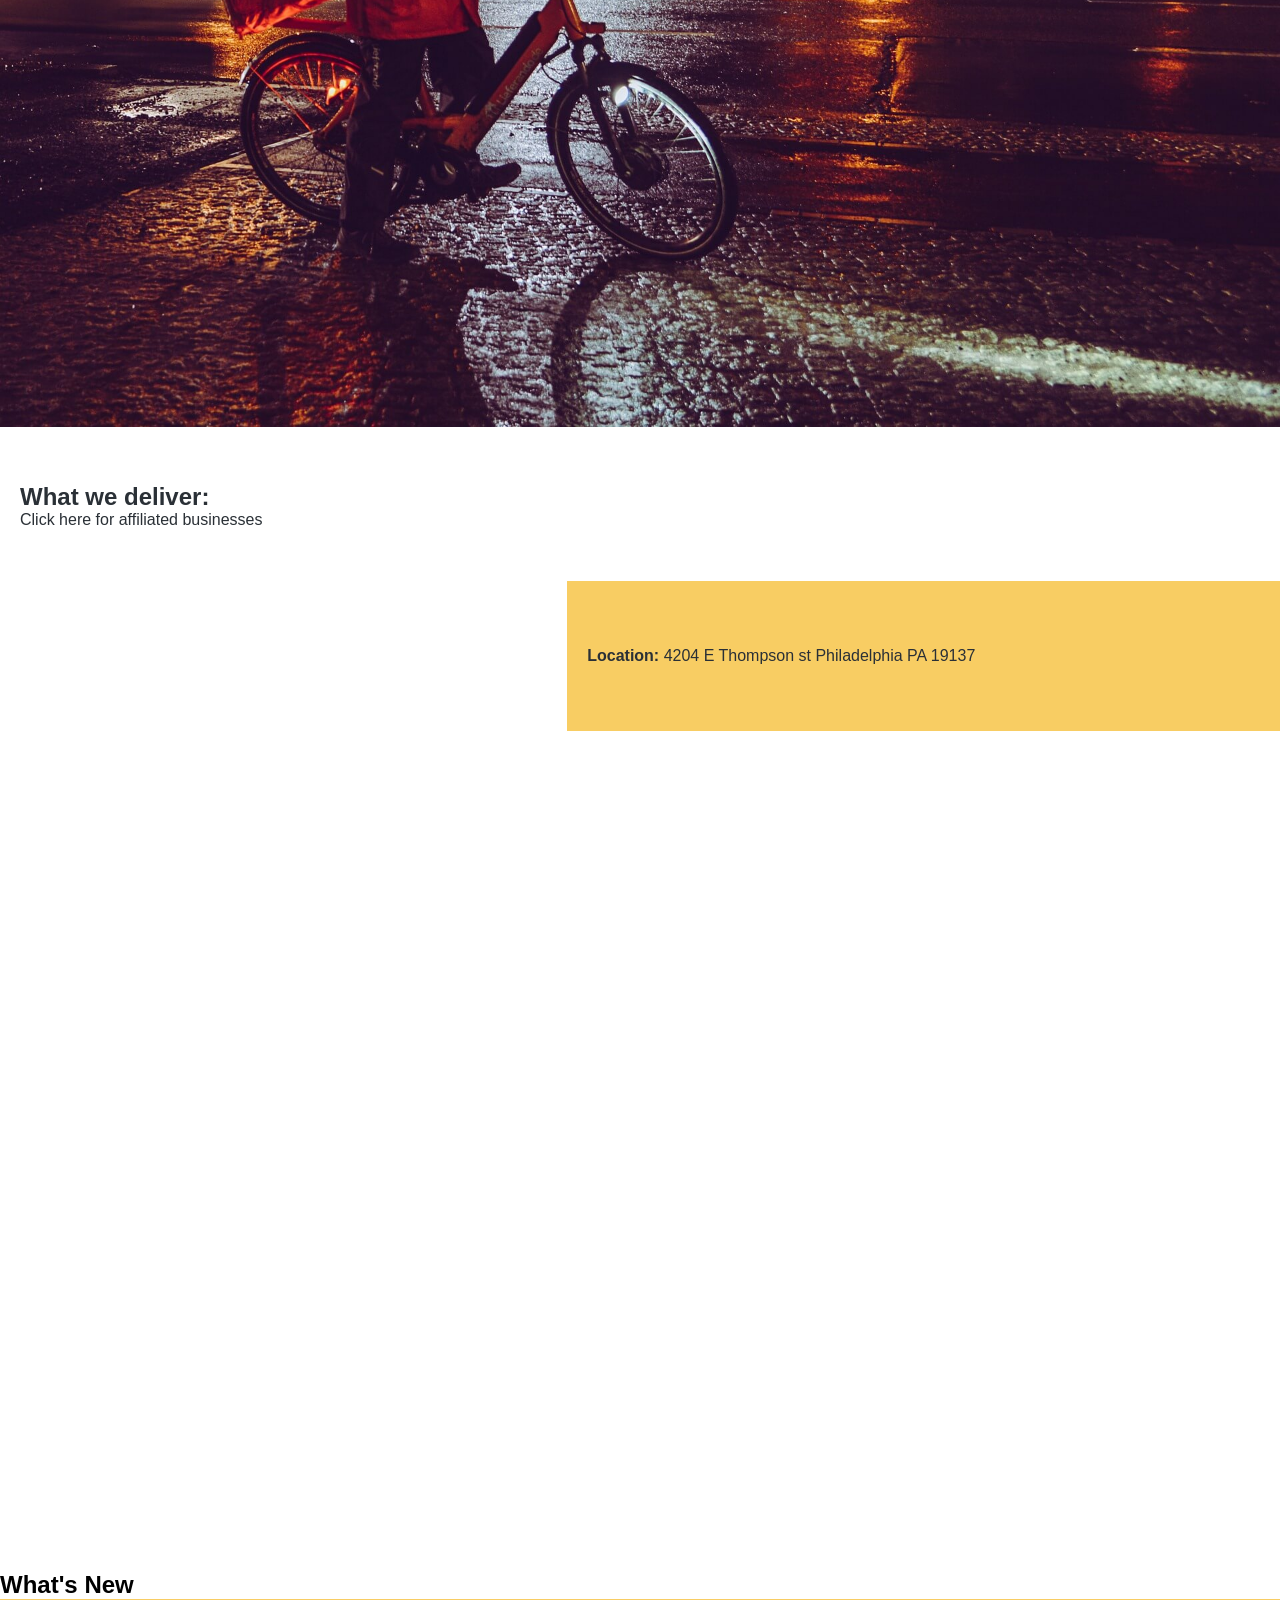
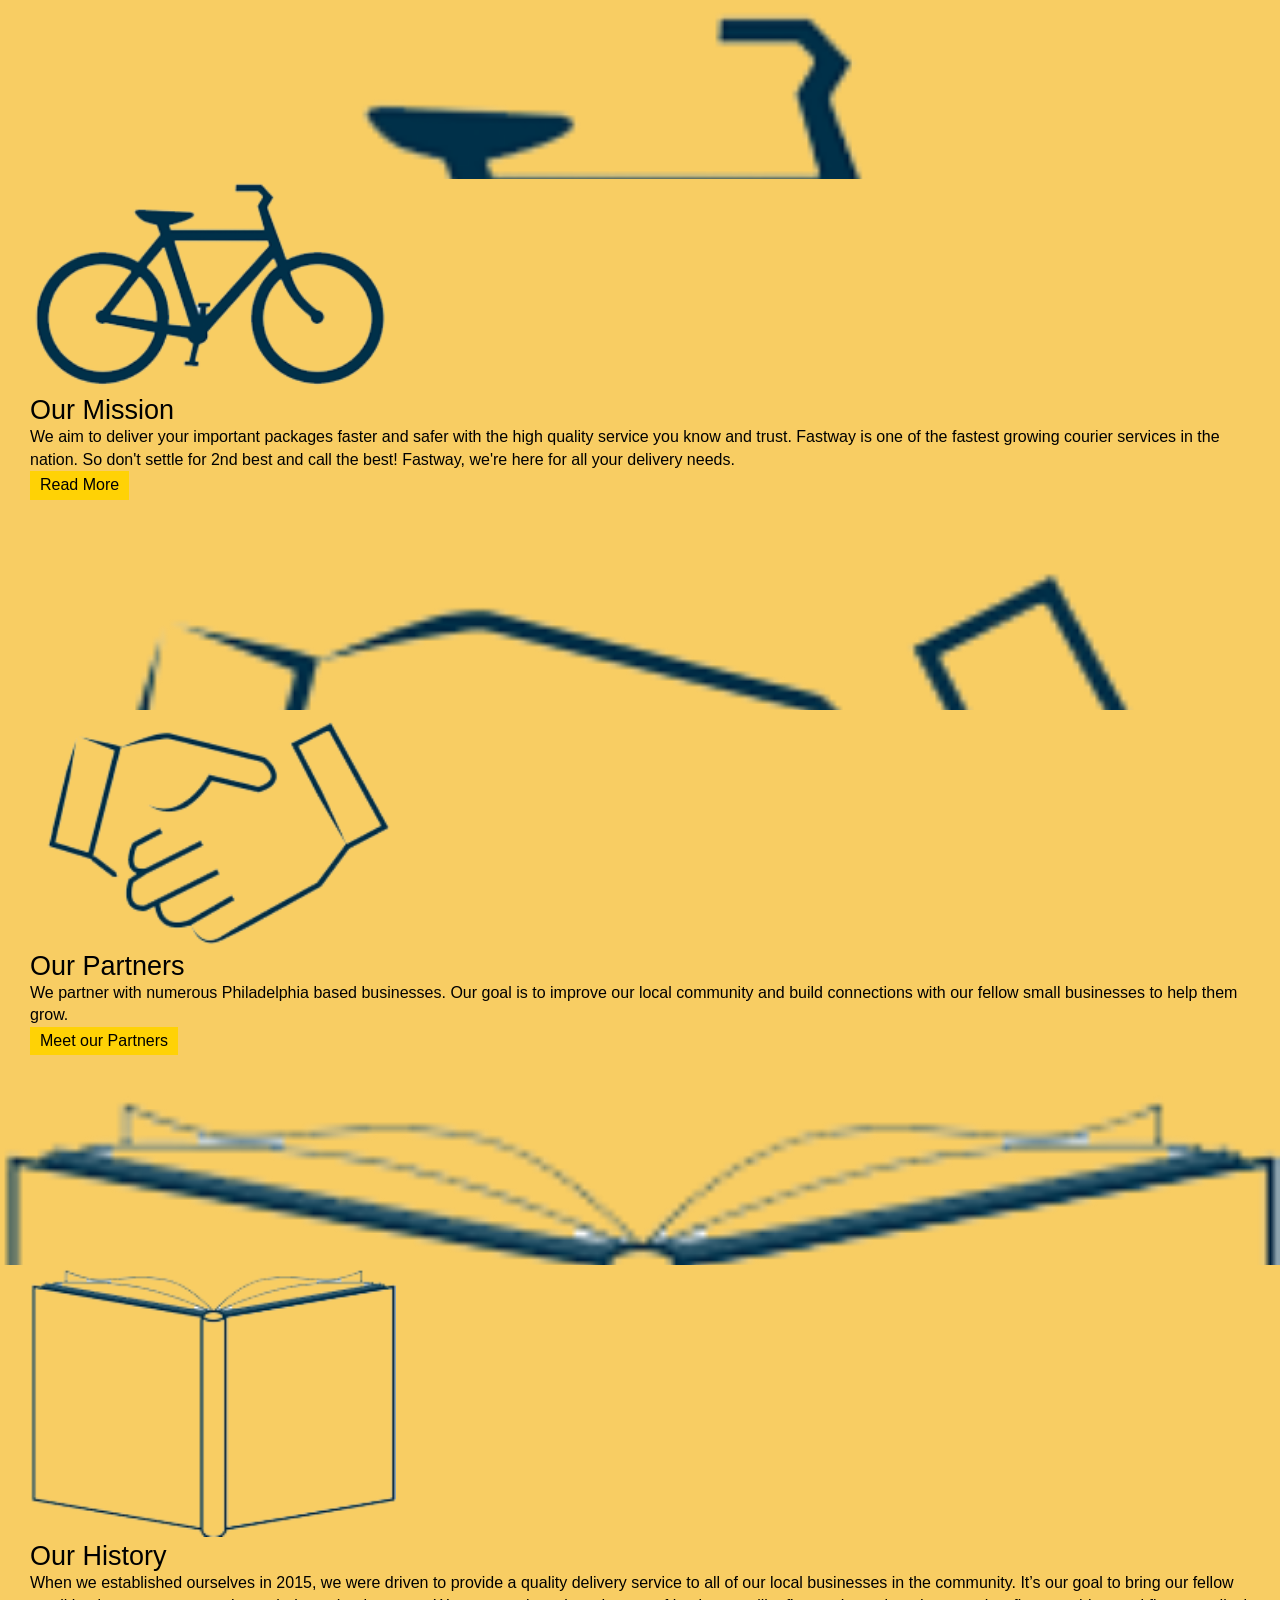
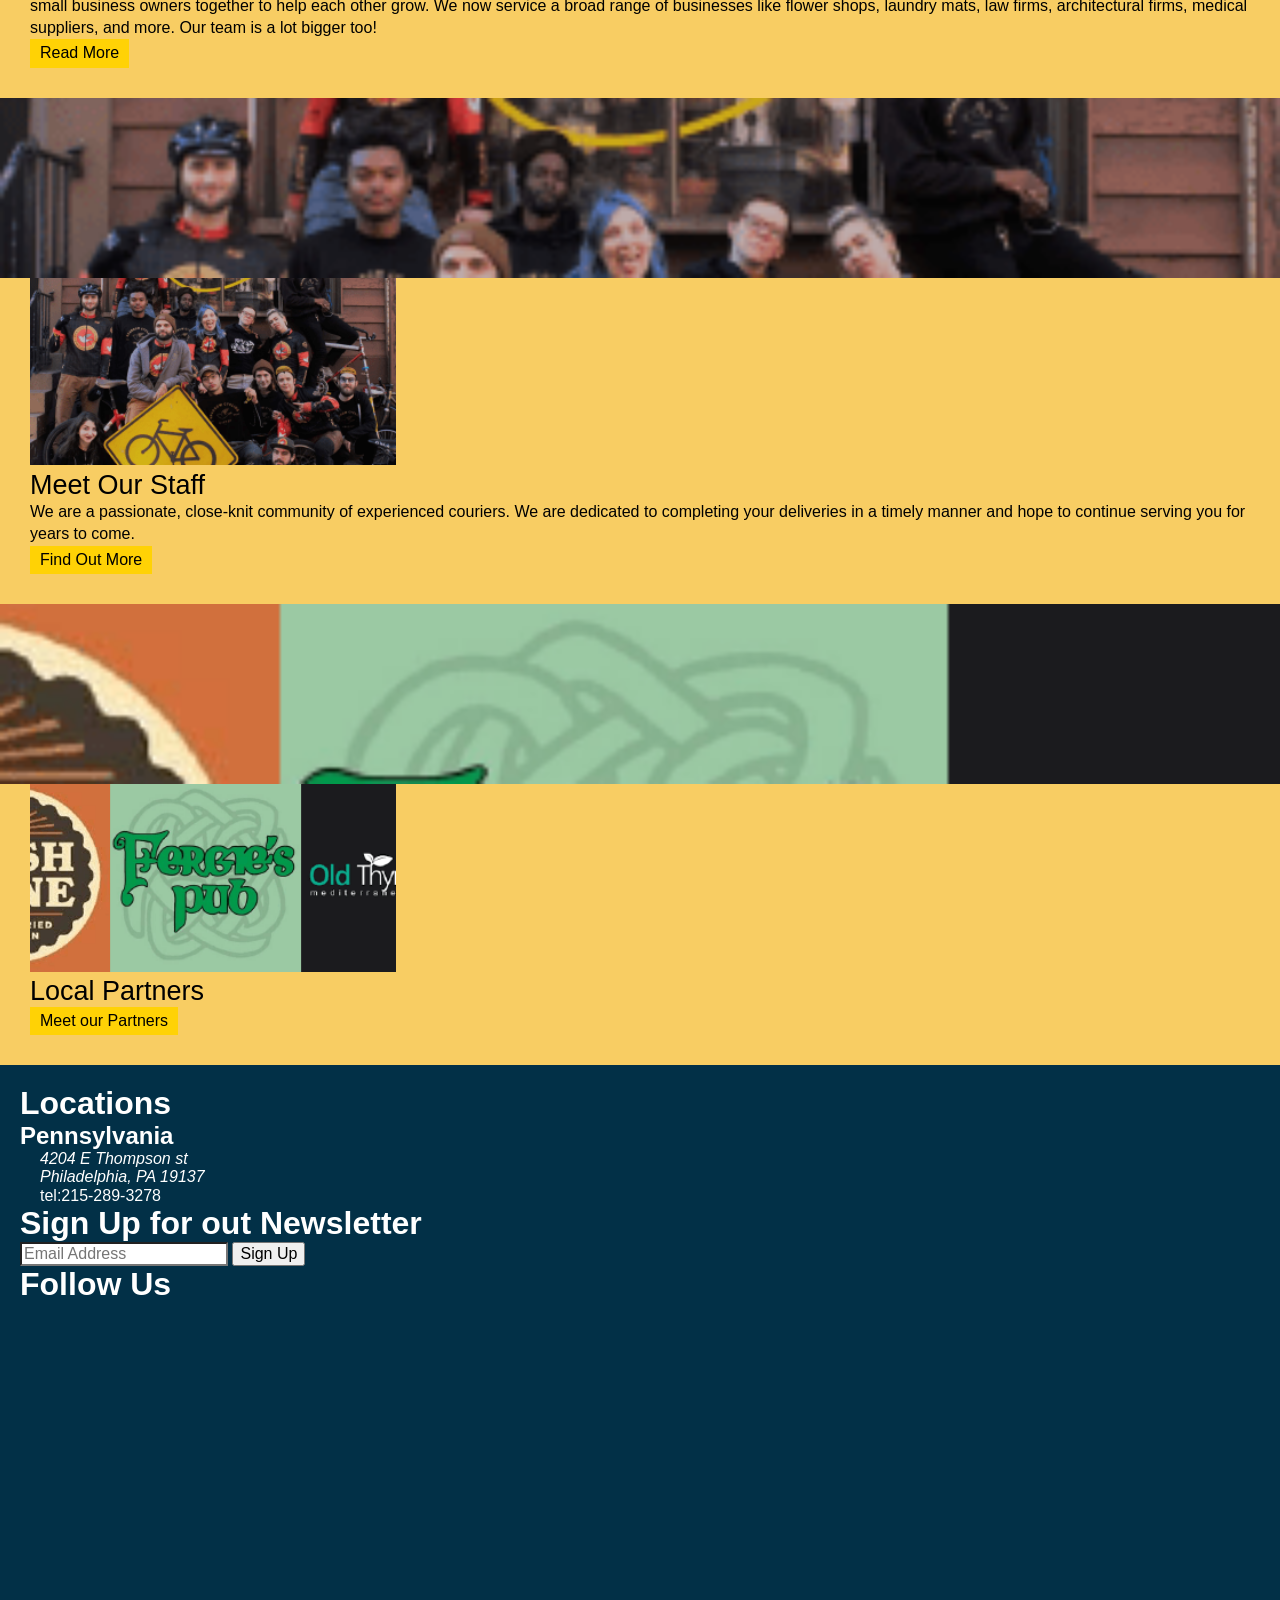
==== commit 5ac7d4e4: "edited hover colors" ====
--- a/deploy/index.html
+++ b/deploy/index.html
@@ -17,57 +17,194 @@
 
 <body>
     <main class="content">
-    <header class="header">
-        <img src="img/Companylogo1.png" alt="company logo" />
-        <h1>Fastway Couriers</h1>
-        <input type="text" placeholder="Search">
-    </header>
+   
+   <header>
+   	<section>
+   		<img src="img/header/Companylogo1.png" alt="company logo" />
+   	</section>
+   </header>
     <section class="hero">
-        	<div class="hero-img"></div>
-           <img src= "img/heroimage.jpg" alt="hero image"/>
-            <ul>
-        		<li class="details delivery">
-        			<a href="#">
-        				<div>
-        					<h2>What we deliver:</h2>
-        					<p>Click here for affiliated businesses</p>
-        				</div>
-        
-        				<div>
-        					<h5>Details</h5>
-        					<i class="fas fa-caret-right"></i>
-        				</div>
-        			</a>
-        		</li>
-        		<li class="details location">
-        			<a href="#">
-        				<div>
-        					<p><span class = "bold">Location:</span> 4204 E Thompson st Philadelphia PA 19137</p>
-        				</div>
-        				<div>
-        					<h5>Details</h5>
-        					<i class="fas fa-caret-right"></i>
-        				</div>
-        			</a>
-        		</li>
-        	</ul>
-        </section>
-            
-         
+       	<div class="hero-img"></div>
+          <img src= "img/heroimage.jpg" alt="hero image"/>
+           <ul>
+       		<li class="details delivery">
+       			<a href="#">
+       				<div>
+       					<h2>What we deliver:</h2>
+       					<p>Click here for affiliated businesses</p>
+       				</div>
+       
+       				<div>
+       					<h5>Details</h5>
+       					<i class="fas fa-caret-right"></i>
+       				</div>
+       			</a>
+       		</li>
+       		<li class="details location">
+       			<a href="#">
+       				<div>
+       					<p><span class = "bold">Location:</span> 4204 E Thompson st Philadelphia PA 19137</p>
+       				</div>
+       				<div>
+       					<h5>Details</h5>
+       					<i class="fas fa-caret-right"></i>
+       				</div>
+       			</a>
+       		</li>
+       	</ul>
+       </section>
            
         
-    <section class="gallery">
-                <ul>
-                    
-                <li class="item image1"></li>
-                <li class="item image2"></li>
-                <li class="item image3"></li>
-                
-                </ul>
-            </section>
+          
+       
+    <section class="hero-2">
+               <ul>
+                   
+               <li class="item image1"></li>
+               <li class="item image2"></li>
+               <li class="item image3"></li>
+               
+               </ul>
+           </section>
+    <section class="location">
+               	<ul>
+               		<li class="locateinfo">
+               			<section>
+               				<div>
+               					<h2>What we deliver:</h2>
+               					<p>Click here for affiliated businesses</p>
+               				</div>
+               			</section>
+               			<aside>
+               				<img src="img/location/miniimage1.png" alt="mini image 1" />
+               			</aside>
+               		</li>
+               
+               		<li class="locateinfo">
+               			<section>
+               				<div>
+               					<h1>Need Parts?</h1>
+               					<button>Order Here</button>
+               				</div>
+               			</section>
+               			<aside>
+               				<img src="img/location/miniimage2.png" alt="mini image 2" />
+               			</aside>
+               		</li>
+               	</ul>
+               </section>
+    
     <section class="whatsnew"> 
-                    <h2>What's New</h2>
+        <h2>What's New</h2>
+        <ul>
+    		<li id="whatsnew-1">
+    			<div class="new-image"></div>
+    			<section class="new-content">
+    			<img src="img/whatsnew1.png" alt="1st section image"/>
+    			<section>
+    				<h1>Our Mission</h1>
+    				<p>We aim to deliver your important packages faster 
+                        and safer with the high quality service you know and 
+                        trust. Fastway is one of the fastest growing courier 
+                        services in the nation. So don't settle for 2nd best 
+                        and call the best! Fastway, we're here for all your 
+                        delivery needs.</p>
+    				<button>Read More</button>
+    			</section>
+    		</li>
+    
+    		<li id="whatsnew-2">
+    			<div class="new-image"></div>
+    			<section class="new-content">
+                <img src="img/whatsnew2.png" alt="2nd section image"/>
+                <section>
+                <h1>Our Partners</h1>
+                <p> We partner with numerous Philadelphia based 
+                    businesses. Our goal is to improve our local 
+                    community and build connections with our fellow 
+                    small businesses to help them grow.</p>
+    				<button>Meet our Partners</button>
+    			</section>
+    		</li>
+    
+    		<li id="whatsnew-3">
+    			<div class="new-image"></div>
+    			<section class="new-content">
+    			<img src="img/whatsnew3.png" alt="3rd section image"/>
+    			<section>
+                    <h1>Our History</h1>
+                    <p>When we established ourselves in 2015, we were driven 
+                        to provide a quality delivery service to all of our local 
+                        businesses in the community. It’s our goal to bring our 
+                        fellow small business owners together to help each other 
+                        grow. We now service a broad range of businesses like
+                        flower shops, laundry mats, law firms, architectural 
+                        firms, medical suppliers, and more. Our team is a lot 
+                        bigger too! </p>
+    				<button>Read More</button>
+    			</section>
+    		</li>
+    
+    		<li id="whatsnew-4">
+    			<div class="new-image"></div>
+    			<section class="new-content">
+    			<img src="img/whatsnew4.png" alt="4th section image"/>
+    			<section>
+    				<h1>Meet Our Staff</h1>
+        	<p>We are a passionate, close-knit community of 
+            experienced couriers. We are dedicated to completing 
+            your deliveries in a timely manner and hope to 
+            continue serving you for years to come.</p>
+    				<button>Find Out More</button>
+    			</section>
+    		</li>
+    
+    		<li id="whatsnew-5">
+    			<div class="new-image"></div>
+    			<section class="new-content">
+    			<img src="img/whatsnew5.png" alt="5th section image"/>
+    			<section>
+    				<h1>Local Partners</h1>
+    				<button>Meet our Partners</button>
+    			</section>
+    		</li>
+    	</ul>
+       
+    </section>
+    <footer class="footer">
+            <section class="locations">
+                <h2>Locations</h2>
+                <section>
+                    <h3> Pennsylvania</h3>
                     <ul>
+<<<<<<< HEAD
+                        <li>
+                            <div>
+                                <img src="img/directionlogo.png" alt="location logo"/>
+                            </div>
+        
+                            <address>
+                                4204 E Thompson st <br/>
+                                Philadelphia, PA 19137
+                            </address>
+                        </li>
+        
+                        <li>
+                            <div>
+                                <img src="img/phonelogo.png" alt="phone logo"/>
+                            </div>
+                            <a href="tel:215-289-3278">215-289-3278</a>
+                        </li>
+                    </ul>
+                </section>
+            
+        
+        <section class="newsletter"> 
+            <h2>Newsletter Signup</h2>
+            <input type="text" placeholder="Search">
+        </section>
+           
+=======
                 		<li id="whatsnew-1">
                 			<img src="img/whatsnew1.png" alt="1st section image"/>
                 			<section>
@@ -114,67 +251,81 @@
                 			<img src="img/whatsnew4.png" alt="4th section image"/>
                 			<section>
                 				<h1>Meet Our Staff</h1>
-                    	<p>We are a passionate, close-knit community of 
+                    <p>We are a passionate, close-knit community of 
                         experienced couriers. We are dedicated to completing 
                         your deliveries in a timely manner and hope to 
                         continue serving you for years to come.</p>
                 				<button>Find Out More</button>
                 			</section>
                 		</li>
+>>>>>>> parent of d338373 (editted base (whatsnew) section)
                 
-                		<li id="whatsnew-5">
-                			<img src="img/whatsnew5.png" alt="5th section image"/>
-                			<section>
-                				<h1>Local Partners</h1>
-                				<button>Meet our Partners</button>
-                			</section>
-                		</li>
-                	</ul>
-                   
+                <section class="socials">
+            <h2> Follow us</h2>
+                 <ul>
+            <img src="img/yt.png" alt="youtube logo"/>
+            <img src="img/twit.png" alt="twitter logo"/>
+            <img src="img/insta.png" alt="instagram logo"/>
+            <img src="img/fb.png" alt="facebook logo"/>
+                    </ul>
                 </section>
+        </footer>
     <footer class="footer">
-                        <section class="locations">
-                            <h2>Locations</h2>
-                            <section>
-                                <h3> Pennsylvania</h3>
-                                <ul>
-                                    <li>
-                                        <div>
-                                            <img src="img/directionlogo.png" alt="location logo"/>
-                                        </div>
-                    
-                                        <address>
-                                            4204 E Thompson st <br/>
-                                            Philadelphia, PA 19137
-                                        </address>
-                                    </li>
-                    
-                                    <li>
-                                        <div>
-                                            <img src="img/phonelogo.png" alt="phone logo"/>
-                                        </div>
-                                        <a href="tel:215-289-3278">215-289-3278</a>
-                                    </li>
-                                </ul>
-                            </section>
-                        
-                    
-                    <section class="newsletter"> 
-                        <h2>Newsletter Signup</h2>
-                        <input type="text" placeholder="Search">
-                    </section>
-                       
-                            
-                            <section class="socials">
-                        <h2> Follow us</h2>
-                             <ul>
-                        <img src="img/yt.png" alt="youtube logo"/>
-                        <img src="img/twit.png" alt="twitter logo"/>
-                        <img src="img/insta.png" alt="instagram logo"/>
-                        <img src="img/fb.png" alt="facebook logo"/>
-                                </ul>
-                            </section>
-                    </footer>
+            	<section class="locations">
+            		<h1>Locations</h1>
+            		<section class="address">
+            			<h2>Pennsylvania</h2>
+            			<ul>
+            				<li>
+            					<div class="icon">
+            						<i class="far fa-location-arrow"></i>
+            					</div>
+            
+            					<address>
+            						4204 E Thompson st <br/>
+                                    Philadelphia, PA 19137
+            					</address>
+            				</li>
+            
+            				<li>
+            					<div class="icon">
+            						<i class="far fa-mobile-android"></i>
+            					</div>
+            					<a href="tel:215-289-3278">tel:215-289-3278</a>
+            				</li>
+            			</ul>
+            		</section>
+            
+            		
+            
+            		
+            
+            	<section class="newsletter">
+            		<h1> Sign Up for out Newsletter</h1>
+            		<form action="POST">
+            			<input type="text" placeholder="Email Address" />
+            			<button>Sign Up</button>
+            		</form>
+            	</section>
+            
+            	<section class="socials">
+            		<h1>Follow Us</h1>
+            		<ul>
+            			<li class="social-icon">
+            				<a href="#"><i class="fab fa-youtube-square"></i></a>
+            			</li>
+            			<li class="social-icon">
+            				<a href="#"><i class="fab fa-twitter-square"></i></a>
+            			</li>
+            			<li class="social-icon">
+            				<a href="#"><i class="fab fa-instagram-square"></i></a>
+            			</li>
+            			<li class="social-icon">
+            				<a href="#"><i class="fab fa-facebook-square"></i></a>
+            			</li>
+            		</ul>
+            	</section>
+            </footer>
     </main>
      <!-- jQuery -->
      <script src="https://ajax.googleapis.com/ajax/libs/jquery/3.4.1/jquery.min.js"></script>
--- a/deploy/css/styles.css
+++ b/deploy/css/styles.css
@@ -366,28 +366,21 @@
 }
 
 main {
-  background: lightyellow;
-  display: grid;
-  grid-template-areas: "header" "hero" "herosec1" "herosec2" "gallery" "whatsnew" "footer";
-  grid-gap: 10px;
+  display: grid;
+  grid-template-areas: "header" "search" "hero" "locations" "hero-2" "whatsnew" "footer";
 }
 
 .header {
   grid-area: header;
 }
-.header img {
-  width: 25%;
-}
-.header ul {
-  display: grid;
-}
-.header a {
-  display: grid;
-}
-@media (min-width: 768px 768px) {
-  .header ul {
-    grid-template-columns: repeat(12, 1fr);
-  }
+
+.search {
+  grid-area: search;
+}
+.search form {
+  display: grid;
+  grid-template-columns: 85% auto;
+  grid-gap: 20px;
 }
 
 .hero {
@@ -401,19 +394,38 @@
 }
 .hero a {
   display: grid;
-  grid-template-columns: 90% auto;
+  grid-template-columns: 80% auto;
   align-items: center;
 }
 @media (min-width: 768px 768px) {
   .hero ul {
-    grid-template-columns: repeat(12, 1fr);
-    grid-template-rows: repeat(6, 1fr);
-  }
-  .hero ul .delivery {
-    grid-column: span 5;
+    grid-template-columns: repeat(6, 1fr);
+  }
+  .hero ul .order {
+    grid-column: span 3;
   }
   .hero ul .location {
-    grid-column: span 7;
+    grid-column: span 3;
+  }
+}
+
+.location {
+  grid-area: planning;
+}
+.location ul {
+  display: grid;
+}
+.location .locateinfo {
+  display: grid;
+  grid-template-columns: 70% auto;
+}
+@media (min-width: 768px 768px) {
+  .location .locateinfo {
+    grid-template-columns: 70% auto;
+  }
+  .location ul {
+    grid-template-columns: 50% auto;
+    grid-gap: 20px;
   }
 }
 
@@ -422,75 +434,66 @@
 }
 .hero-2 ul {
   display: grid;
-}
-.hero-2 .herosec2 {
-  display: grid;
-  grid-template-columns: 70% auto;
-}
-@media (min-width: 768px 768px) {
-  .hero-2 .herosec2 {
-    grid-template-columns: 70% auto;
-  }
+  grid-template-rows: 360px 480px;
+}
+@media (min-width: 768px 768px) {
   .hero-2 ul {
-    grid-template-columns: 50% auto;
-    grid-gap: 20px;
-  }
-}
-
-.gallery {
-  display: grid;
-}
-.gallery ul {
-  display: grid;
-}
-@media (min-width: 768px 768px) {
-  .gallery ul {
-    grid-template-columns: repeat(5, 1fr);
-    grid-template-rows: repeat(3, 1fr);
-    grid-template-areas: "image1 image1 image2 image2" "image1 image1 image2 image2" "image1 image1 image3 image3" "image1 image1 image3 image3";
-  }
-  .gallery .image1 {
-    grid-area: image1;
-  }
-  .gallery .image2 {
-    grid-area: image2;
-  }
-  .gallery .image3 {
-    grid-area: image3;
-  }
-}
-
-.whatsnew {
-  grid-area: whatsnew;
-}
-.whatsnew ul {
-  display: grid;
-}
-@media (min-width: 768px 768px) {
-  .whatsnew ul {
-    grid-template-columns: 300px, 300px;
+    grid-template-columns: repeat(7, 1fr);
+    grid-template-rows: repeat(4, 200px);
+  }
+  .hero-2 ul .image1 {
+    grid-column: 1/5;
+    grid-row: 1/5;
+  }
+  .hero-2 ul .image2 {
+    grid-column: auto/span 3;
+    grid-row: 1/5;
+  }
+}
+@media (min-width: 1200px 1200px) {
+  .hero-2 ul .image1 {
+    grid-column: 1/5;
+  }
+  .hero-2 ul .image2 {
+    grid-column: auto/span 3;
+    grid-row: 1/3;
+  }
+  .hero-2 ul .image3 {
+    grid-column: auto/span 3;
+    grid-row: auto/span 2;
+  }
+}
+
+.new {
+  grid-area: new;
+}
+.new ul {
+  display: grid;
+}
+@media (min-width: 768px 768px) {
+  .new ul {
+    grid-template-columns: repeat(4, 1fr);
     grid-gap: 30px;
-    justify-content: center;
     grid-template-areas: "new-1 new-1 new-2 new-2" "new-3 new-3 new-4 new-4" ". new-5 new-5 .";
   }
-  .whatsnew #whatsnew-1 {
+  .new #whatsnew-1 {
     grid-area: new-1;
   }
-  .whatsnew #whatsnew-2 {
+  .new #whatsnew-2 {
     grid-area: new-2;
   }
-  .whatsnew #whatsnew-3 {
+  .new #whatsnew-3 {
     grid-area: new-3;
   }
-  .whatsnew #whatsnew-4 {
+  .new #whatsnew-4 {
     grid-area: new-4;
   }
-  .whatsnew #whatsnew-5 {
+  .new #whatsnew-5 {
     grid-area: new-5;
   }
 }
 @media (min-width: 992px 1024px) {
-  .whatsnew ul {
+  .new ul {
     grid-template-columns: repeat(6, 1fr);
     grid-template-areas: "new-1 new-1 new-2 new-2 new-3 new-3" ". new-4 new-4 new-5 new-5 .";
   }
@@ -529,21 +532,86 @@
   }
 }
 
+.whatsnew {
+  grid-area: whatsnew;
+}
+.whatsnew img {
+  width: 30%;
+}
+.whatsnew ul {
+  display: grid;
+}
+@media (min-width: 768px 768px) {
+  .whatsnew ul {
+    grid-template-columns: repeat(4, 1fr);
+    grid-gap: 30px;
+    justify-content: center;
+    grid-template-areas: "new-1 new-1 new-2 new-2" "new-3 new-3 new-4 new-4" ". new-5 new-5 .";
+  }
+  .whatsnew #whatsnew-1 {
+    grid-area: new-1;
+  }
+  .whatsnew #whatsnew-2 {
+    grid-area: new-2;
+  }
+  .whatsnew #whatsnew-3 {
+    grid-area: new-3;
+  }
+  .whatsnew #whatsnew-4 {
+    grid-area: new-4;
+  }
+  .whatsnew #whatsnew-5 {
+    grid-area: new-5;
+  }
+}
+@media (min-width: 992px 1024px) {
+  .whatsnew ul {
+    grid-template-columns: repeat(6, 1fr);
+    grid-template-areas: "new-1 new-1 new-2 new-2 new-3 new-3" ". new-4 new-4 new-5 new-5 .";
+  }
+}
+
+.footer {
+  grid-area: footer;
+}
+.footer .socials ul {
+  display: flex;
+}
+.footer .locations section ul li {
+  display: grid;
+  grid-template-columns: 20px 200px;
+}
+@media (min-width: 768px 768px) {
+  .footer {
+    display: grid;
+    grid-template-columns: repeat(6, 1fr);
+    grid-gap: 50px;
+    grid-template-areas: ". locations . newsletter" ". locations . socials";
+  }
+  .footer .locations {
+    grid-area: locations;
+  }
+  .footer .newsletter {
+    grid-area: newsletter;
+  }
+  .footer .socials {
+    grid-area: socials;
+  }
+}
+@media (min-width: 992px 1024px) {
+  .footer {
+    grid-template-areas: ". locations . newsletter . socials";
+  }
+}
+
 /* =============
     Typography
 ============= */
 body {
-  font-family: "Cardo", serif;
-}
-
-h1, h2, h3, h4, button {
-  font-family: "Montserrat", sans-serif;
-  margin: 0;
-  padding: 0;
-}
-
-.bold {
-  font-family: "Montserrat", sans-serif;
+  font-family: "montserrat", sans-serif;
+}
+
+h1, h2, h3, h4 {
   margin: 0;
   padding: 0;
 }
@@ -797,209 +865,139 @@
   color: #FFD205;
 }
 
-.hero-img {
-  background: url(../../../deploy/img/heroimage.jpg);
-  background-size: cover;
-  background-position: center;
-  height: 10px;
-  width: 100%;
-}
-
-.hero ul .details h5 {
-  display: none;
-}
-.hero ul .details a {
-  color: #023047;
-  padding: 10px;
-  min-height: 100px;
-}
-.hero ul .delivery a {
-  background: #FFAB4D;
-}
-.hero ul .delivery a:hover {
-  background: #b09105;
-}
-.hero ul .location a {
-  background: #FAE06A;
-}
-.hero ul .location a .bold {
-  font-weight: 600;
-}
-.hero ul .location a:hover {
-  background: #d1ab00;
-}
-@media (min-width: 768px 768px) {
-  .hero ul .details h5 {
-    display: inline;
-    padding: 10px;
-  }
-}
-
-#section-1 {
-  background-color: 0;
-  color: #fff;
-  padding: 100px 0;
-  text-align: center;
-}
-
-.footer {
-  background: #023047;
-  padding: 30px;
-}
-.footer h1 {
-  text-align: center;
-}
-
-.footer ul {
-  display: flex;
-  align-items: center;
-  margin: 20px 0;
-}
-.footer ul li {
-  margin: 10px;
-}
-.footer ul a:hover {
-  opacity: 0.5;
-  transition: opacity ease 0.2s;
-}
-
-form input {
-  width: 80%;
-  padding: 20px;
-}
-
-form button {
-  padding: 10px 15px;
-  border: none;
-  border-radius: 5px;
-}
-form button:hover {
-  transition: background-color ease 0.2s;
-}
-
 .search {
   height: 70px;
-  margin: 30px 10px 0;
+  margin: 10px 10px 0;
 }
 .search form input {
+  font-size: 1rem;
   border: none;
-  border-bottom: 1px solid #000;
+  border-bottom: 1px solid #93a8ac;
   padding: 5px;
 }
 .search form button {
-  background: #FFAB4D;
+  background: #ffd205;
   border: none;
   border-radius: 4px;
   height: 50px;
 }
-
+@media (min-width: 768px 768px) {
+  .search form input {
+    font-size: 2.1875rem;
+  }
+}
+
+.hero-img {
+  background: url("../../../deploy/img/hero/heroimage.jpg");
+  background-size: cover;
+  background-position: center;
+  height: 50vh;
+  width: 100%;
+}
+
+.hero ul a {
+  text-decoration: none;
+}
+.hero ul .details h5 {
+  display: none;
+}
+.hero ul .details a {
+  color: #2a3036;
+  padding: 20px;
+  min-height: 110px;
+}
+.hero ul .order a {
+  background: #e2ba06;
+}
+.hero ul .order a:hover {
+  background: #ff931a;
+}
+.hero ul .location a {
+  background: #F8CD63;
+}
+.hero ul .location a .bold {
+  font-weight: 600;
+}
+.hero ul .location a:hover {
+  background: #f6bd32;
+}
+
+.locations .locateinfo {
+  margin: 20px 0;
+  padding: 20px;
+  background: #f8f9fa;
+}
+.locations .locateinfo h1 {
+  color: #2a3036;
+  font-weight: 400;
+  font-size: 2.1875rem;
+}
+.locations .locateinfo button {
+  background: #ffd205;
+  padding: 10px 20px;
+  border: none;
+}
+.locations .locateinfo button:hover {
+  background: #9e8200;
+}
+@media (min-width: 992px 1024px) {
+  .locations {
+    width: 75%;
+    margin: 0 auto;
+  }
+}
+
+.whatsnew h1 {
+  font-weight: 400;
+  font-size: 1.6875rem;
+}
+.whatsnew li {
+  background: #F8CD63;
+}
+.whatsnew li .new-content {
+  padding: 0 30px 30px;
+}
+.whatsnew li button {
+  background: #ffd205;
+  border: none;
+  padding: 5px 10px;
+}
+.whatsnew li p {
+  font-size: 1rem;
+  line-height: 1.4;
+}
 @media (min-width: 768px 768px) {
   .whatsnew {
     width: 75%;
     margin: 30px auto;
   }
 }
-.whatsnew li {
-  background-color: #FAE06A;
-}
-.whatsnew li .new-content {
-  padding: 0 30px 30px;
-}
-.whatsnew li button {
-  background: #EE6C4D;
-  border: none;
-  padding: 5px 10px;
-}
-.whatsnew ul .details h5 {
-  display: none;
-}
-.whatsnew ul .details a {
-  color: #FAE06A;
-  padding: 10px;
-  min-height: 10px;
-}
-.whatsnew ul .delivery a {
-  background: #FFAB4D;
-}
-.whatsnew ul .delivery a:hover {
-  background: #b09105;
-}
-.whatsnew ul .location a {
-  background: #FAE06A;
-}
-.whatsnew ul .location a:hover {
-  background: #d1ab00;
-}
 
 .new-image {
   height: 180px;
 }
 
-.whatsnew-1 .new-image {
-  background: "/deploy/img/whatsnew1.png" no-repeat;
+#whatsnew-1 .new-image {
+  background: url("/deploy/img/whatsnew/whatsnew1.png") no-repeat;
   background-size: cover;
 }
 
-#whatsnew-2 ul .new-image {
-  background: url("/deploy/img/whatsnew2.png") no-repeat;
+#whatsnew-2 .new-image {
+  background: url("/deploy/img/whatsnew/whatsnew2.png") no-repeat;
   background-size: cover;
 }
 
 #whatsnew-3 .new-image {
-  background: url("/deploy/img/whatsnew3.png") no-repeat;
+  background: url("/deploy/img/whatsnew/whatsnew3.png") no-repeat;
   background-size: cover;
 }
 
 #whatsnew-4 .new-image {
-  background: url("/deploy/img/whatsnew4.png") no-repeat;
+  background: url("/deploy/img/whatsnew/whatsnew4.png") no-repeat;
   background-size: cover;
 }
-#whatsnew-4 ul .details h5 {
-  display: none;
-}
-#whatsnew-4 ul .details a {
-  color: #FAE06A;
-  padding: 10px;
-  min-height: 10px;
-}
 
 #whatsnew-5 .new-image {
-  background: url("/deploy/img/whatsnew5.png") no-repeat;
+  background: url("/deploy/img/whatsnew/whatsnew5.png") no-repeat;
   background-size: cover;
 }
-#whatsnew-5 ul .details h5 {
-  display: none;
-}
-#whatsnew-5 ul .details a {
-  color: #FAE06A;
-  padding: 10px;
-  min-height: 10px;
-}
-
-.gallery {
-  width: 1fr;
-}
-.gallery .image {
-  background-repeat: no-repeat;
-  background-size: cover;
-}
-.gallery .image1 {
-  background-image: url("/deploy/img/gal1.png");
-  height: 800px;
-  width: 500px;
-}
-.gallery .image2 {
-  background-image: url("/deploy/img/gal2.png");
-  height: 400px;
-  width: 500px;
-}
-.gallery .image3 {
-  background-image: url("/deploy/img/gal3.png");
-  height: 400px;
-  width: 500px;
-}
-@media (min-width: 768px 768px) {
-  .gallery .image {
-    height: 700px;
-  }
-}
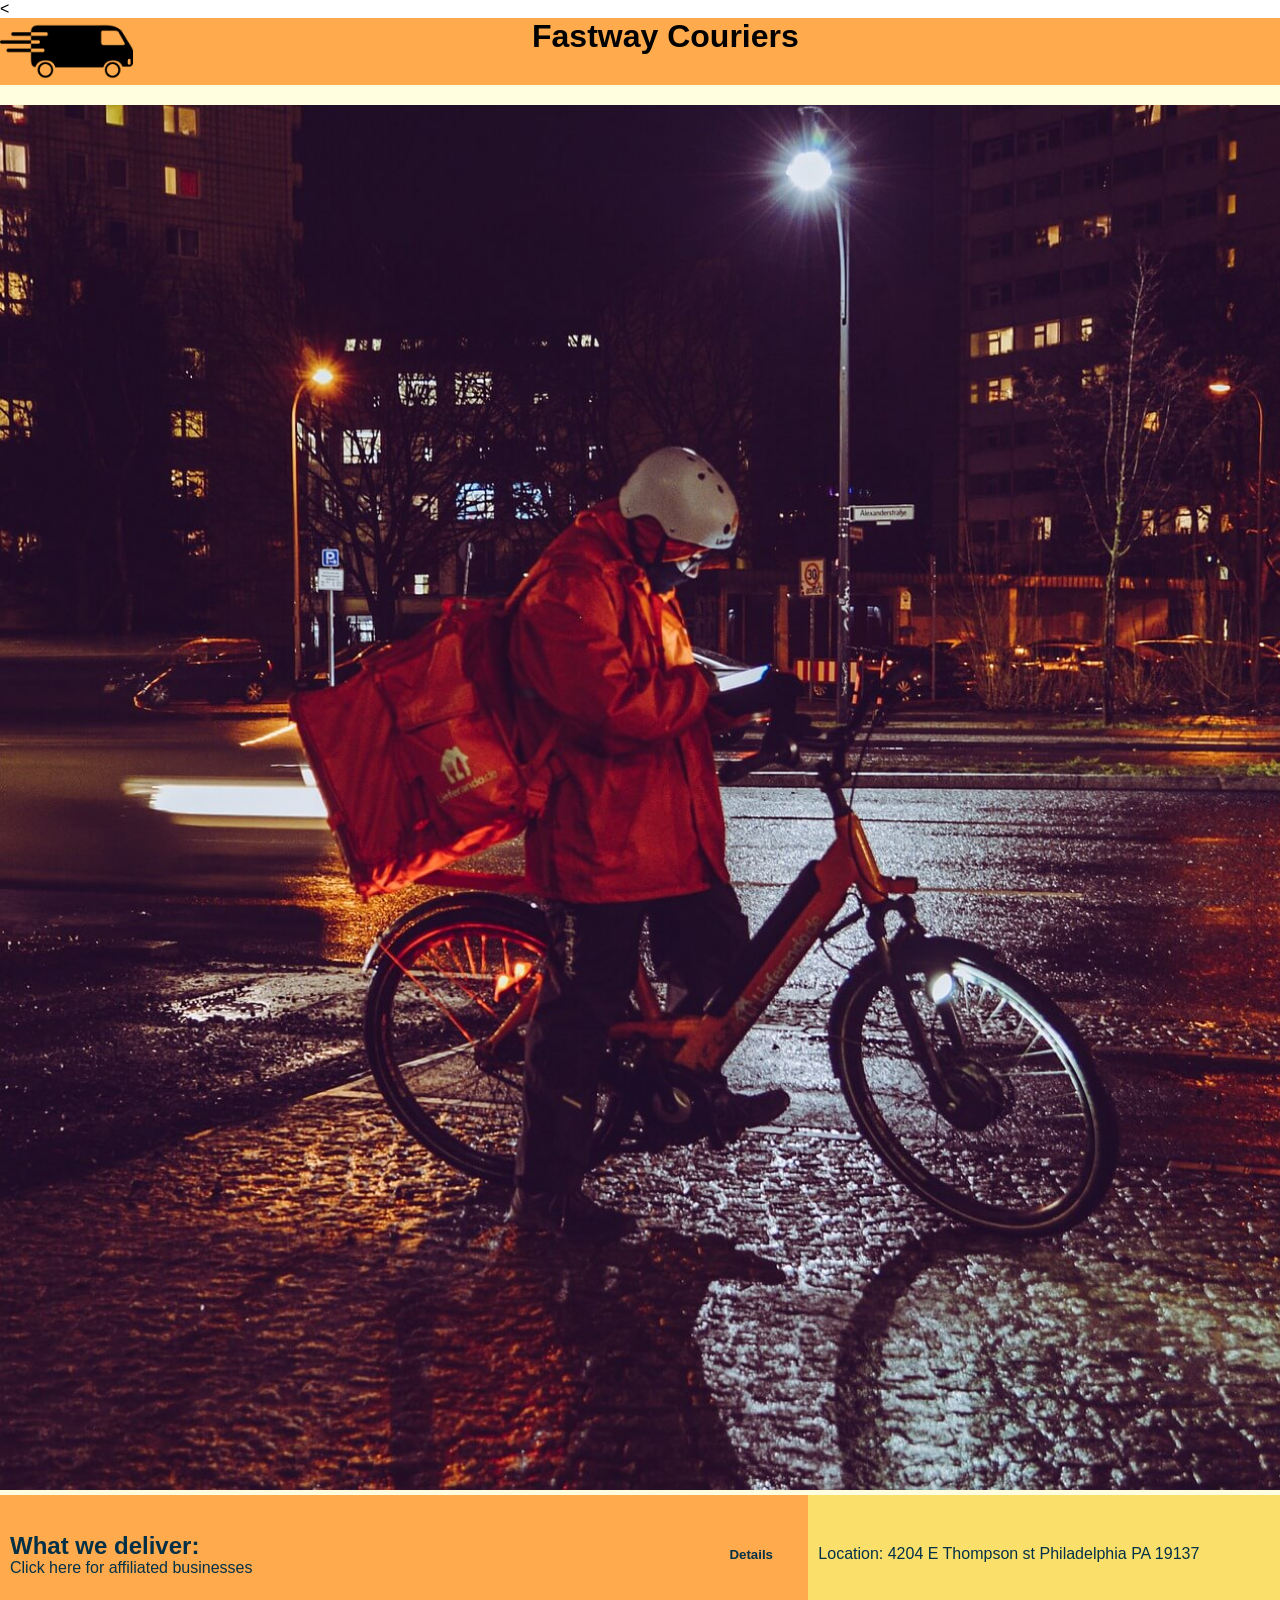
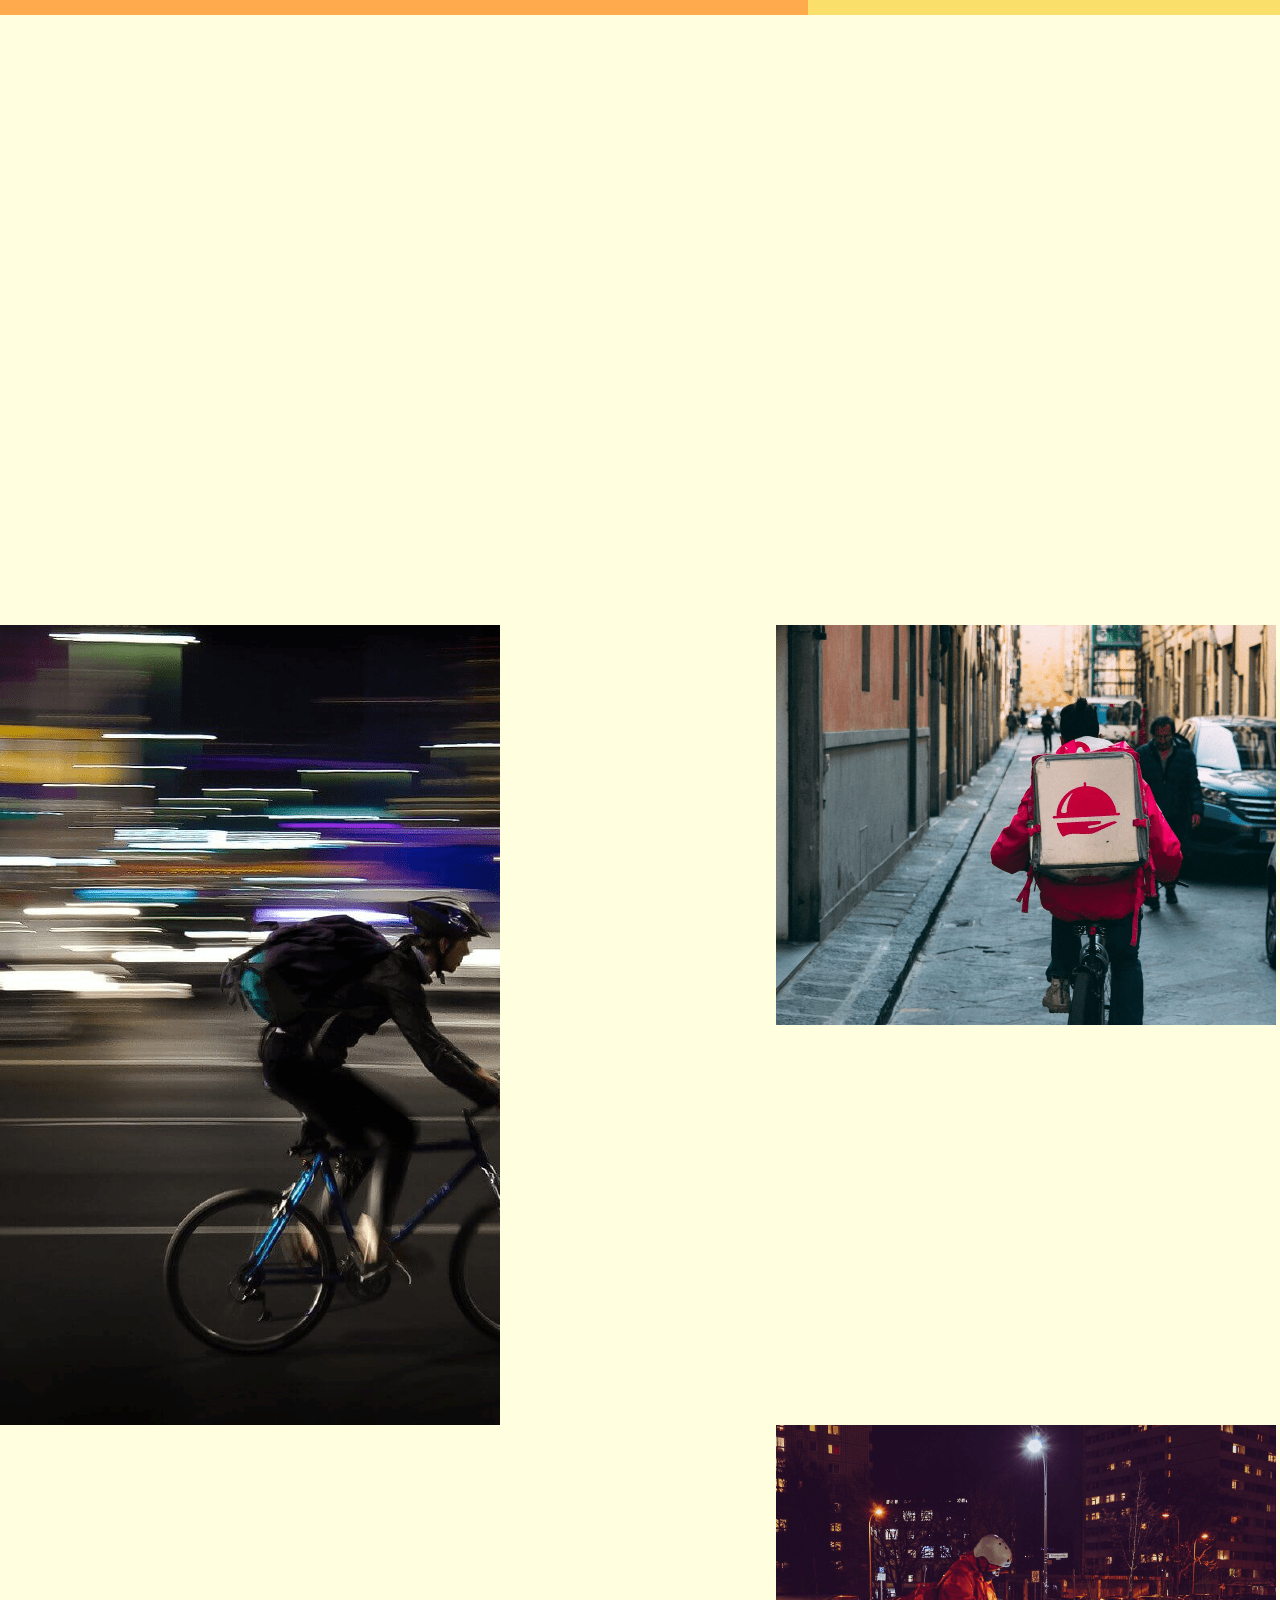
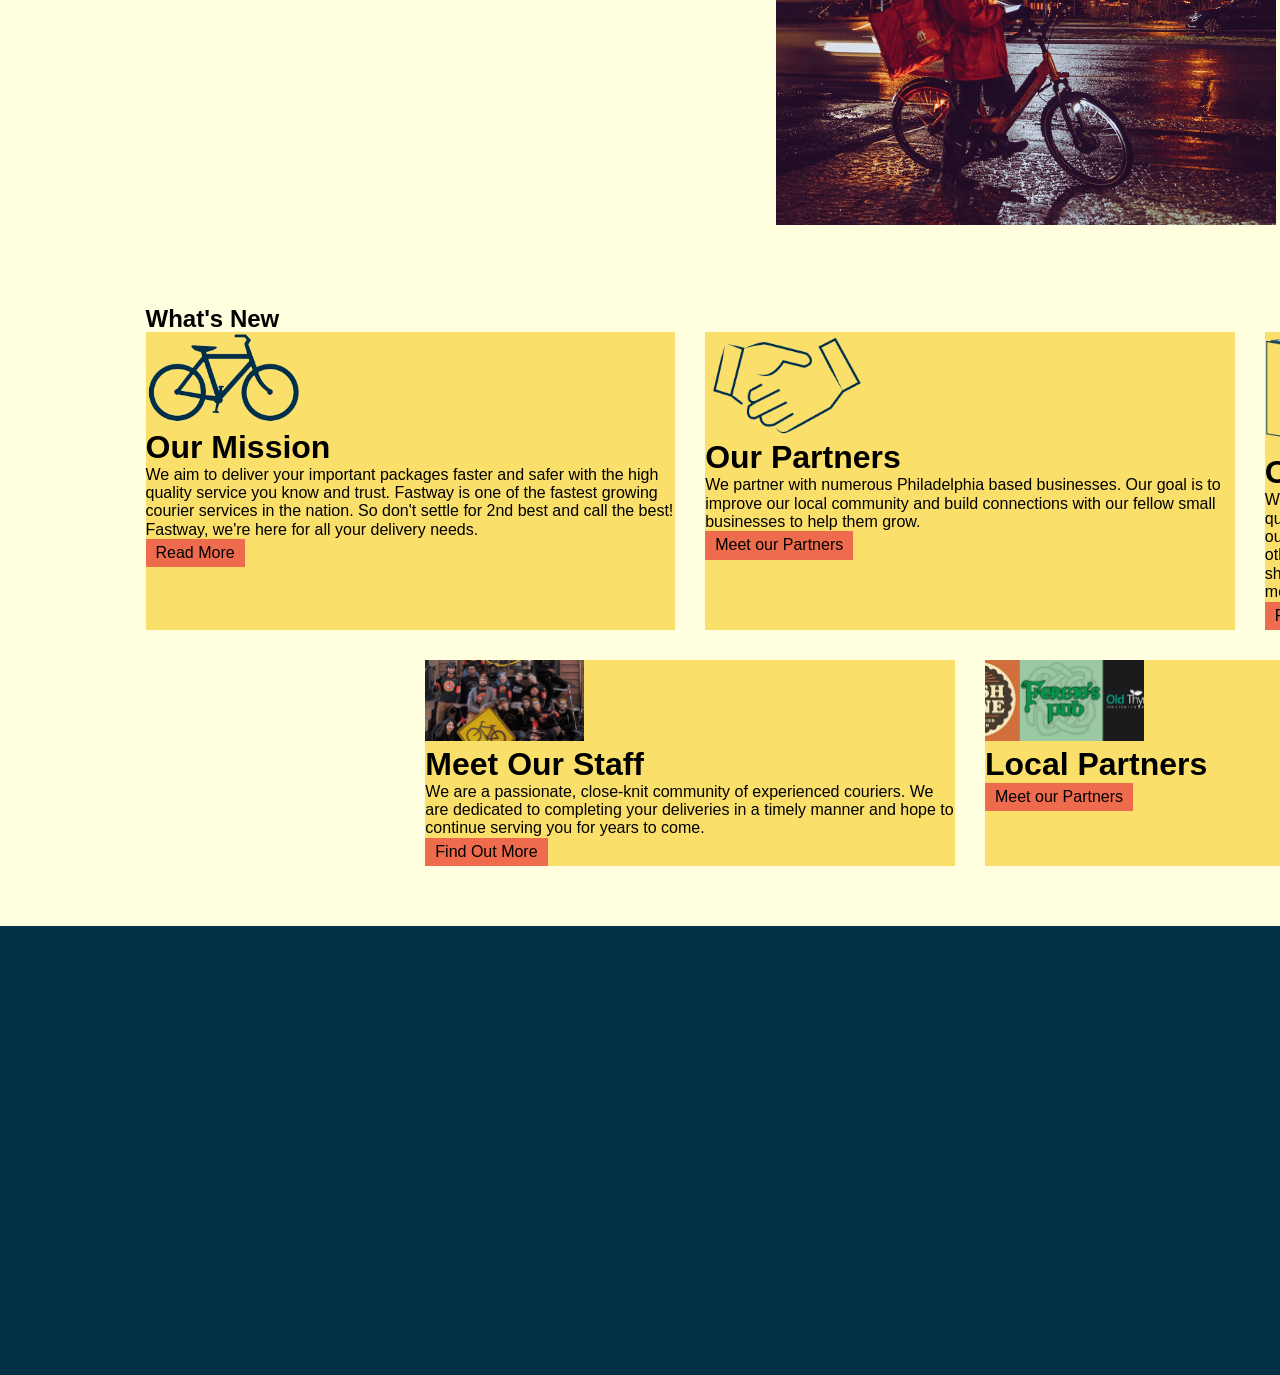
==== commit a33842eb: "spacing on whatsnew section" ====
--- a/deploy/index.html
+++ b/deploy/index.html
@@ -17,314 +17,164 @@
 
 <body>
     <main class="content">
-   
-   <header>
-   	<section>
-   		<img src="img/header/Companylogo1.png" alt="company logo" />
-   	</section>
-   </header>
+    <header class="header">
+        <img src="img/Companylogo1.png" alt="company logo" />
+        <h1>Fastway Couriers</h1>
+        <input type="text" placeholder="Search">
+    </header>
     <section class="hero">
-       	<div class="hero-img"></div>
-          <img src= "img/heroimage.jpg" alt="hero image"/>
-           <ul>
-       		<li class="details delivery">
-       			<a href="#">
-       				<div>
-       					<h2>What we deliver:</h2>
-       					<p>Click here for affiliated businesses</p>
-       				</div>
-       
-       				<div>
-       					<h5>Details</h5>
-       					<i class="fas fa-caret-right"></i>
-       				</div>
-       			</a>
-       		</li>
-       		<li class="details location">
-       			<a href="#">
-       				<div>
-       					<p><span class = "bold">Location:</span> 4204 E Thompson st Philadelphia PA 19137</p>
-       				</div>
-       				<div>
-       					<h5>Details</h5>
-       					<i class="fas fa-caret-right"></i>
-       				</div>
-       			</a>
-       		</li>
-       	</ul>
-       </section>
+        	<div class="hero-img"></div>
+           <img src= "img/heroimage.jpg" alt="hero image"/>
+            <ul>
+        		<li class="details delivery">
+        			<a href="#">
+        				<div>
+        					<h2>What we deliver:</h2>
+        					<p>Click here for affiliated businesses</p>
+        				</div>
+        
+        				<div>
+        					<h5>Details</h5>
+        					<i class="fas fa-caret-right"></i>
+        				</div>
+        			</a>
+        		</li>
+        		<li class="details location">
+        			<a href="#">
+        				<div>
+        					<p><span>Location:</span> 4204 E Thompson st Philadelphia PA 19137</p>
+        				</div>
+        				<div>
+        					<h5>Details</h5>
+        					<i class="fas fa-caret-right"></i>
+        				</div>
+        			</a>
+        		</li>
+        	</ul>
+        </section>
+            
+         
            
         
-          
-       
-    <section class="hero-2">
-               <ul>
-                   
-               <li class="item image1"></li>
-               <li class="item image2"></li>
-               <li class="item image3"></li>
+    
+    <section class="gallery">
+        <ul>
+            
+        <li class="item image1"></li>
+        <li class="item image2"></li>
+        <li class="item image3"></li>
+        
+        </ul>
+    </section>
+    <section class="whatsnew"> 
+            <h2>What's New</h2>
+            <ul>
+        		<li id="whatsnew-1">
+        			<img src="img/whatsnew1.png" alt="1st section image"/>
+        			<section>
+        				<h1>Our Mission</h1>
+        				<p>We aim to deliver your important packages faster 
+                            and safer with the high quality service you know and 
+                            trust. Fastway is one of the fastest growing courier 
+                            services in the nation. So don't settle for 2nd best 
+                            and call the best! Fastway, we're here for all your 
+                            delivery needs.</p>
+        				<button>Read More</button>
+        			</section>
+        		</li>
+        
+        		<li id="whatsnew-2">
+                    <img src="img/whatsnew2.png" alt="2nd section image"/>
+                    <section>
+                    <h1>Our Partners</h1>
+                    <p>We partner with numerous Philadelphia based 
+                        businesses. Our goal is to improve our local 
+                        community and build connections with our fellow 
+                        small businesses to help them grow.</p>
+        				<button>Meet our Partners</button>
+        			</section>
+        		</li>
+        
+        		<li id="whatsnew-3">
+        			<img src="img/whatsnew3.png" alt="3rd section image"/>
+        			<section>
+                        <h1>Our History</h1>
+                        <p>When we established ourselves in 2015, we were driven 
+                            to provide a quality delivery service to all of our local 
+                            businesses in the community. It’s our goal to bring our 
+                            fellow small business owners together to help each other 
+                            grow. We now service a broad range of businesses like
+                            flower shops, laundry mats, law firms, architectural 
+                            firms, medical suppliers, and more. Our team is a lot 
+                            bigger too! </p>
+        				<button>Read More</button>
+        			</section>
+        		</li>
+        
+        		<li id="whatsnew-4">
+        			<img src="img/whatsnew4.png" alt="4th section image"/>
+        			<section>
+        				<h1>Meet Our Staff</h1>
+            <p>We are a passionate, close-knit community of 
+                experienced couriers. We are dedicated to completing 
+                your deliveries in a timely manner and hope to 
+                continue serving you for years to come.</p>
+        				<button>Find Out More</button>
+        			</section>
+        		</li>
+        
+        		<li id="whatsnew-5">
+        			<img src="img/whatsnew5.png" alt="5th section image"/>
+        			<section>
+        				<h1>Local Partners</h1>
+        				<button>Meet our Partners</button>
+        			</section>
+        		</li>
+        	</ul>
+           
+        </section>
+    <footer class="footer">
+                <section class="locations">
+                    <h2>Locations</h2>
+                    <section>
+                        <h3> Pennsylvania</h3>
+                        <ul>
+                            <li>
+                                <div>
+                                    <img src="img/directionlogo.png" alt="location logo"/>
+                                </div>
+            
+                                <address>
+                                    4204 E Thompson st <br/>
+                                    Philadelphia, PA 19137
+                                </address>
+                            </li>
+            
+                            <li>
+                                <div>
+                                    <img src="img/phonelogo.png" alt="phone logo"/>
+                                </div>
+                                <a href="tel:215-289-3278">215-289-3278</a>
+                            </li>
+                        </ul>
+                    </section>
+                
+            
+            <section class="newsletter"> 
+                <h2>Newsletter Signup</h2>
+                <input type="text" placeholder="Search">
+            </section>
                
-               </ul>
-           </section>
-    <section class="location">
-               	<ul>
-               		<li class="locateinfo">
-               			<section>
-               				<div>
-               					<h2>What we deliver:</h2>
-               					<p>Click here for affiliated businesses</p>
-               				</div>
-               			</section>
-               			<aside>
-               				<img src="img/location/miniimage1.png" alt="mini image 1" />
-               			</aside>
-               		</li>
-               
-               		<li class="locateinfo">
-               			<section>
-               				<div>
-               					<h1>Need Parts?</h1>
-               					<button>Order Here</button>
-               				</div>
-               			</section>
-               			<aside>
-               				<img src="img/location/miniimage2.png" alt="mini image 2" />
-               			</aside>
-               		</li>
-               	</ul>
-               </section>
-    
-    <section class="whatsnew"> 
-        <h2>What's New</h2>
-        <ul>
-    		<li id="whatsnew-1">
-    			<div class="new-image"></div>
-    			<section class="new-content">
-    			<img src="img/whatsnew1.png" alt="1st section image"/>
-    			<section>
-    				<h1>Our Mission</h1>
-    				<p>We aim to deliver your important packages faster 
-                        and safer with the high quality service you know and 
-                        trust. Fastway is one of the fastest growing courier 
-                        services in the nation. So don't settle for 2nd best 
-                        and call the best! Fastway, we're here for all your 
-                        delivery needs.</p>
-    				<button>Read More</button>
-    			</section>
-    		</li>
-    
-    		<li id="whatsnew-2">
-    			<div class="new-image"></div>
-    			<section class="new-content">
-                <img src="img/whatsnew2.png" alt="2nd section image"/>
-                <section>
-                <h1>Our Partners</h1>
-                <p> We partner with numerous Philadelphia based 
-                    businesses. Our goal is to improve our local 
-                    community and build connections with our fellow 
-                    small businesses to help them grow.</p>
-    				<button>Meet our Partners</button>
-    			</section>
-    		</li>
-    
-    		<li id="whatsnew-3">
-    			<div class="new-image"></div>
-    			<section class="new-content">
-    			<img src="img/whatsnew3.png" alt="3rd section image"/>
-    			<section>
-                    <h1>Our History</h1>
-                    <p>When we established ourselves in 2015, we were driven 
-                        to provide a quality delivery service to all of our local 
-                        businesses in the community. It’s our goal to bring our 
-                        fellow small business owners together to help each other 
-                        grow. We now service a broad range of businesses like
-                        flower shops, laundry mats, law firms, architectural 
-                        firms, medical suppliers, and more. Our team is a lot 
-                        bigger too! </p>
-    				<button>Read More</button>
-    			</section>
-    		</li>
-    
-    		<li id="whatsnew-4">
-    			<div class="new-image"></div>
-    			<section class="new-content">
-    			<img src="img/whatsnew4.png" alt="4th section image"/>
-    			<section>
-    				<h1>Meet Our Staff</h1>
-        	<p>We are a passionate, close-knit community of 
-            experienced couriers. We are dedicated to completing 
-            your deliveries in a timely manner and hope to 
-            continue serving you for years to come.</p>
-    				<button>Find Out More</button>
-    			</section>
-    		</li>
-    
-    		<li id="whatsnew-5">
-    			<div class="new-image"></div>
-    			<section class="new-content">
-    			<img src="img/whatsnew5.png" alt="5th section image"/>
-    			<section>
-    				<h1>Local Partners</h1>
-    				<button>Meet our Partners</button>
-    			</section>
-    		</li>
-    	</ul>
-       
-    </section>
-    <footer class="footer">
-            <section class="locations">
-                <h2>Locations</h2>
-                <section>
-                    <h3> Pennsylvania</h3>
-                    <ul>
-<<<<<<< HEAD
-                        <li>
-                            <div>
-                                <img src="img/directionlogo.png" alt="location logo"/>
-                            </div>
-        
-                            <address>
-                                4204 E Thompson st <br/>
-                                Philadelphia, PA 19137
-                            </address>
-                        </li>
-        
-                        <li>
-                            <div>
-                                <img src="img/phonelogo.png" alt="phone logo"/>
-                            </div>
-                            <a href="tel:215-289-3278">215-289-3278</a>
-                        </li>
-                    </ul>
-                </section>
-            
-        
-        <section class="newsletter"> 
-            <h2>Newsletter Signup</h2>
-            <input type="text" placeholder="Search">
-        </section>
-           
-=======
-                		<li id="whatsnew-1">
-                			<img src="img/whatsnew1.png" alt="1st section image"/>
-                			<section>
-                				<h1>Our Mission</h1>
-                				<p>We aim to deliver your important packages faster 
-                                    and safer with the high quality service you know and 
-                                    trust. Fastway is one of the fastest growing courier 
-                                    services in the nation. So don't settle for 2nd best 
-                                    and call the best! Fastway, we're here for all your 
-                                    delivery needs.</p>
-                				<button>Read More</button>
-                			</section>
-                		</li>
-                
-                		<li id="whatsnew-2">
-                            <img src="img/whatsnew2.png" alt="2nd section image"/>
-                            <section>
-                            <h1>Our Partners</h1>
-                            <p> We partner with numerous Philadelphia based 
-                                businesses. Our goal is to improve our local 
-                                community and build connections with our fellow 
-                                small businesses to help them grow.</p>
-                				<button>Meet our Partners</button>
-                			</section>
-                		</li>
-                
-                		<li id="whatsnew-3">
-                			<img src="img/whatsnew3.png" alt="3rd section image"/>
-                			<section>
-                                <h1>Our History</h1>
-                                <p>When we established ourselves in 2015, we were driven 
-                                    to provide a quality delivery service to all of our local 
-                                    businesses in the community. It’s our goal to bring our 
-                                    fellow small business owners together to help each other 
-                                    grow. We now service a broad range of businesses like
-                                    flower shops, laundry mats, law firms, architectural 
-                                    firms, medical suppliers, and more. Our team is a lot 
-                                    bigger too! </p>
-                				<button>Read More</button>
-                			</section>
-                		</li>
-                
-                		<li id="whatsnew-4">
-                			<img src="img/whatsnew4.png" alt="4th section image"/>
-                			<section>
-                				<h1>Meet Our Staff</h1>
-                    <p>We are a passionate, close-knit community of 
-                        experienced couriers. We are dedicated to completing 
-                        your deliveries in a timely manner and hope to 
-                        continue serving you for years to come.</p>
-                				<button>Find Out More</button>
-                			</section>
-                		</li>
->>>>>>> parent of d338373 (editted base (whatsnew) section)
-                
-                <section class="socials">
-            <h2> Follow us</h2>
-                 <ul>
-            <img src="img/yt.png" alt="youtube logo"/>
-            <img src="img/twit.png" alt="twitter logo"/>
-            <img src="img/insta.png" alt="instagram logo"/>
-            <img src="img/fb.png" alt="facebook logo"/>
-                    </ul>
-                </section>
-        </footer>
-    <footer class="footer">
-            	<section class="locations">
-            		<h1>Locations</h1>
-            		<section class="address">
-            			<h2>Pennsylvania</h2>
-            			<ul>
-            				<li>
-            					<div class="icon">
-            						<i class="far fa-location-arrow"></i>
-            					</div>
-            
-            					<address>
-            						4204 E Thompson st <br/>
-                                    Philadelphia, PA 19137
-            					</address>
-            				</li>
-            
-            				<li>
-            					<div class="icon">
-            						<i class="far fa-mobile-android"></i>
-            					</div>
-            					<a href="tel:215-289-3278">tel:215-289-3278</a>
-            				</li>
-            			</ul>
-            		</section>
-            
-            		
-            
-            		
-            
-            	<section class="newsletter">
-            		<h1> Sign Up for out Newsletter</h1>
-            		<form action="POST">
-            			<input type="text" placeholder="Email Address" />
-            			<button>Sign Up</button>
-            		</form>
-            	</section>
-            
-            	<section class="socials">
-            		<h1>Follow Us</h1>
-            		<ul>
-            			<li class="social-icon">
-            				<a href="#"><i class="fab fa-youtube-square"></i></a>
-            			</li>
-            			<li class="social-icon">
-            				<a href="#"><i class="fab fa-twitter-square"></i></a>
-            			</li>
-            			<li class="social-icon">
-            				<a href="#"><i class="fab fa-instagram-square"></i></a>
-            			</li>
-            			<li class="social-icon">
-            				<a href="#"><i class="fab fa-facebook-square"></i></a>
-            			</li>
-            		</ul>
-            	</section>
+                    
+                    <section class="socials">
+                <h2> Follow us</h2>
+                     <ul>
+                <img src="img/yt.png" alt="youtube logo"/>
+                <img src="img/twit.png" alt="twitter logo"/>
+                <img src="img/insta.png" alt="instagram logo"/>
+                <img src="img/fb.png" alt="facebook logo"/>
+                        </ul>
+                    </section>
             </footer>
     </main>
      <!-- jQuery -->
--- a/deploy/css/styles.css
+++ b/deploy/css/styles.css
@@ -366,21 +366,28 @@
 }
 
 main {
-  display: grid;
-  grid-template-areas: "header" "search" "hero" "locations" "hero-2" "whatsnew" "footer";
+  background: lightyellow;
+  display: grid;
+  grid-template-areas: "header" "hero" "herosec1" "herosec2" "gallery" "whatsnew" "footer";
+  grid-gap: 10px;
 }
 
 .header {
   grid-area: header;
 }
-
-.search {
-  grid-area: search;
-}
-.search form {
-  display: grid;
-  grid-template-columns: 85% auto;
-  grid-gap: 20px;
+.header img {
+  width: 25%;
+}
+.header ul {
+  display: grid;
+}
+.header a {
+  display: grid;
+}
+@media (min-width: 768px) {
+  .header ul {
+    grid-template-columns: repeat(12, 1fr);
+  }
 }
 
 .hero {
@@ -394,106 +401,99 @@
 }
 .hero a {
   display: grid;
-  grid-template-columns: 80% auto;
+  grid-template-columns: 90% auto;
   align-items: center;
 }
-@media (min-width: 768px 768px) {
+@media (min-width: 768px) {
   .hero ul {
-    grid-template-columns: repeat(6, 1fr);
-  }
-  .hero ul .order {
-    grid-column: span 3;
+    grid-template-columns: repeat(12, 1fr);
+    grid-template-rows: repeat(6, 1fr);
+  }
+  .hero ul .delivery {
+    grid-column: span 5;
   }
   .hero ul .location {
-    grid-column: span 3;
-  }
-}
-
-.location {
-  grid-area: planning;
-}
-.location ul {
-  display: grid;
-}
-.location .locateinfo {
+    grid-column: span 7;
+  }
+}
+
+.hero-2 {
+  grid-area: hero-2;
+}
+.hero-2 ul {
+  display: grid;
+}
+.hero-2 .herosec2 {
   display: grid;
   grid-template-columns: 70% auto;
 }
-@media (min-width: 768px 768px) {
-  .location .locateinfo {
+@media (min-width: 768px) {
+  .hero-2 .herosec2 {
     grid-template-columns: 70% auto;
   }
-  .location ul {
+  .hero-2 ul {
     grid-template-columns: 50% auto;
     grid-gap: 20px;
   }
 }
 
-.hero-2 {
-  grid-area: hero-2;
-}
-.hero-2 ul {
-  display: grid;
-  grid-template-rows: 360px 480px;
-}
-@media (min-width: 768px 768px) {
-  .hero-2 ul {
-    grid-template-columns: repeat(7, 1fr);
-    grid-template-rows: repeat(4, 200px);
-  }
-  .hero-2 ul .image1 {
-    grid-column: 1/5;
-    grid-row: 1/5;
-  }
-  .hero-2 ul .image2 {
-    grid-column: auto/span 3;
-    grid-row: 1/5;
-  }
-}
-@media (min-width: 1200px 1200px) {
-  .hero-2 ul .image1 {
-    grid-column: 1/5;
-  }
-  .hero-2 ul .image2 {
-    grid-column: auto/span 3;
-    grid-row: 1/3;
-  }
-  .hero-2 ul .image3 {
-    grid-column: auto/span 3;
-    grid-row: auto/span 2;
-  }
-}
-
-.new {
-  grid-area: new;
-}
-.new ul {
-  display: grid;
-}
-@media (min-width: 768px 768px) {
-  .new ul {
+.gallery {
+  display: grid;
+}
+.gallery ul {
+  display: grid;
+}
+@media (min-width: 768px) {
+  .gallery ul {
+    grid-template-columns: repeat(5, 1fr);
+    grid-template-rows: repeat(3, 1fr);
+    grid-template-areas: "image1 image1 image2 image2" "image1 image1 image2 image2" "image1 image1 image3 image3" "image1 image1 image3 image3";
+  }
+  .gallery .image1 {
+    grid-area: image1;
+  }
+  .gallery .image2 {
+    grid-area: image2;
+  }
+  .gallery .image3 {
+    grid-area: image3;
+  }
+}
+
+.whatsnew {
+  grid-area: whatsnew;
+}
+.whatsnew img {
+  width: 30%;
+}
+.whatsnew ul {
+  display: grid;
+}
+@media (min-width: 768px) {
+  .whatsnew ul {
     grid-template-columns: repeat(4, 1fr);
     grid-gap: 30px;
+    justify-content: center;
     grid-template-areas: "new-1 new-1 new-2 new-2" "new-3 new-3 new-4 new-4" ". new-5 new-5 .";
   }
-  .new #whatsnew-1 {
+  .whatsnew #whatsnew-1 {
     grid-area: new-1;
   }
-  .new #whatsnew-2 {
+  .whatsnew #whatsnew-2 {
     grid-area: new-2;
   }
-  .new #whatsnew-3 {
+  .whatsnew #whatsnew-3 {
     grid-area: new-3;
   }
-  .new #whatsnew-4 {
+  .whatsnew #whatsnew-4 {
     grid-area: new-4;
   }
-  .new #whatsnew-5 {
+  .whatsnew #whatsnew-5 {
     grid-area: new-5;
   }
 }
-@media (min-width: 992px 1024px) {
-  .new ul {
+@media (min-width: 1024px) {
+  .whatsnew ul {
     grid-template-columns: repeat(6, 1fr);
     grid-template-areas: "new-1 new-1 new-2 new-2 new-3 new-3" ". new-4 new-4 new-5 new-5 .";
   }
@@ -509,7 +509,7 @@
   display: grid;
   grid-template-columns: 20px 200px;
 }
-@media (min-width: 768px 768px) {
+@media (min-width: 768px) {
   .footer {
     display: grid;
     grid-template-columns: repeat(6, 1fr);
@@ -526,79 +526,7 @@
     grid-area: socials;
   }
 }
-@media (min-width: 992px 1024px) {
-  .footer {
-    grid-template-areas: ". locations . newsletter . socials";
-  }
-}
-
-.whatsnew {
-  grid-area: whatsnew;
-}
-.whatsnew img {
-  width: 30%;
-}
-.whatsnew ul {
-  display: grid;
-}
-@media (min-width: 768px 768px) {
-  .whatsnew ul {
-    grid-template-columns: repeat(4, 1fr);
-    grid-gap: 30px;
-    justify-content: center;
-    grid-template-areas: "new-1 new-1 new-2 new-2" "new-3 new-3 new-4 new-4" ". new-5 new-5 .";
-  }
-  .whatsnew #whatsnew-1 {
-    grid-area: new-1;
-  }
-  .whatsnew #whatsnew-2 {
-    grid-area: new-2;
-  }
-  .whatsnew #whatsnew-3 {
-    grid-area: new-3;
-  }
-  .whatsnew #whatsnew-4 {
-    grid-area: new-4;
-  }
-  .whatsnew #whatsnew-5 {
-    grid-area: new-5;
-  }
-}
-@media (min-width: 992px 1024px) {
-  .whatsnew ul {
-    grid-template-columns: repeat(6, 1fr);
-    grid-template-areas: "new-1 new-1 new-2 new-2 new-3 new-3" ". new-4 new-4 new-5 new-5 .";
-  }
-}
-
-.footer {
-  grid-area: footer;
-}
-.footer .socials ul {
-  display: flex;
-}
-.footer .locations section ul li {
-  display: grid;
-  grid-template-columns: 20px 200px;
-}
-@media (min-width: 768px 768px) {
-  .footer {
-    display: grid;
-    grid-template-columns: repeat(6, 1fr);
-    grid-gap: 50px;
-    grid-template-areas: ". locations . newsletter" ". locations . socials";
-  }
-  .footer .locations {
-    grid-area: locations;
-  }
-  .footer .newsletter {
-    grid-area: newsletter;
-  }
-  .footer .socials {
-    grid-area: socials;
-  }
-}
-@media (min-width: 992px 1024px) {
+@media (min-width: 1024px) {
   .footer {
     grid-template-areas: ". locations . newsletter . socials";
   }
@@ -608,7 +536,7 @@
     Typography
 ============= */
 body {
-  font-family: "montserrat", sans-serif;
+  font-family: "Open Sans", sans-serif;
 }
 
 h1, h2, h3, h4 {
@@ -678,13 +606,13 @@
   background-color: #FFAB4D;
   display: grid;
 }
-@media (min-width: 1200px 1200px) {
+@media (min-width: 1200px) {
   header {
     grid-template-areas: ". header .";
     grid-template-columns: auto 1200px auto;
   }
 }
-@media (min-width: 1200px 1200px) {
+@media (min-width: 1200px) {
   header > div {
     grid-area: header;
   }
@@ -695,12 +623,12 @@
 header > div section img {
   width: 96px;
 }
-@media (min-width: 768px 768px) {
+@media (min-width: 768px) {
   header > div section img {
     width: 123px;
   }
 }
-@media (min-width: 992px 1024px) {
+@media (min-width: 1024px) {
   header > div section img {
     width: 150px;
   }
@@ -718,7 +646,7 @@
   color: #fff;
   padding: 50px, 50px;
 }
-@media (min-width: 1200px 1200px) {
+@media (min-width: 1200px) {
   .footer {
     display: grid;
     grid-template-areas: ". footer .";
@@ -729,19 +657,19 @@
   display: grid;
   gap: 24px;
 }
-@media (min-width: 768px 768px) {
+@media (min-width: 768px) {
   .footer > div {
     grid-template-areas: "locations newsletter" "locations social";
     grid-template-columns: 50% auto;
   }
 }
-@media (min-width: 992px 1024px) {
+@media (min-width: 1024px) {
   .footer > div {
     grid-template-areas: "locations newsletter social";
     grid-template-columns: repeat(3, 1fr);
   }
 }
-@media (min-width: 1200px 1200px) {
+@media (min-width: 1200px) {
   .footer > div {
     grid-area: footer;
   }
@@ -772,7 +700,7 @@
   display: flex;
   margin-right: 16px;
 }
-@media (min-width: 768px 768px) {
+@media (min-width: 768px) {
   .footer > div #locations {
     grid-area: locations;
   }
@@ -784,12 +712,12 @@
 .footer > div #locations a:visited {
   color: #C8C7BC;
 }
-@media (min-width: 768px 768px) {
+@media (min-width: 768px) {
   .footer > div #locations #nova {
     border: none;
   }
 }
-@media (min-width: 768px 768px) {
+@media (min-width: 768px) {
   .footer > div #newsletter {
     grid-area: newsletter;
   }
@@ -820,18 +748,18 @@
   margin-left: auto;
   margin-top: 16px;
 }
-@media (min-width: 768px 768px) {
+@media (min-width: 768px) {
   .footer > div #social {
     grid-area: social;
     margin-top: -100px;
   }
 }
-@media (min-width: 992px 1024px) {
+@media (min-width: 1024px) {
   .footer > div #social {
     margin-top: 0px;
   }
 }
-@media (min-width: 992px 1024px) {
+@media (min-width: 1024px) {
   .footer > div #social h1 {
     text-align: right;
   }
@@ -840,7 +768,7 @@
   border: none;
   display: flex;
 }
-@media (min-width: 992px 1024px) {
+@media (min-width: 1024px) {
   .footer > div #social ul {
     justify-content: flex-end;
   }
@@ -848,7 +776,7 @@
 .footer > div #social ul li {
   margin-right: 16px;
 }
-@media (min-width: 992px 1024px) {
+@media (min-width: 1024px) {
   .footer > div #social ul li {
     margin-left: 16px;
     margin-right: 0px;
@@ -865,139 +793,205 @@
   color: #FFD205;
 }
 
+.hero-img {
+  background-size: cover;
+  background-position: center;
+  height: 10px;
+  width: 100%;
+}
+
+.hero ul .details h5 {
+  display: none;
+}
+.hero ul .details a {
+  color: #023047;
+  padding: 10px;
+  min-height: 100px;
+}
+.hero ul .delivery a {
+  background: #FFAB4D;
+}
+.hero ul .delivery a:hover {
+  background: #b09105;
+}
+.hero ul .location a {
+  background: #FAE06A;
+}
+.hero ul .location a:hover {
+  background: #d1ab00;
+}
+@media (min-width: 768px) {
+  .hero ul .details h5 {
+    display: inline;
+    padding: 10px;
+  }
+}
+
+#section-1 {
+  background-color: 0;
+  color: #fff;
+  padding: 100px 0;
+  text-align: center;
+}
+
+.footer {
+  background: #023047;
+  padding: 30px;
+}
+.footer h1 {
+  text-align: center;
+}
+
+.footer ul {
+  display: flex;
+  align-items: center;
+  margin: 20px 0;
+}
+.footer ul li {
+  margin: 10px;
+}
+.footer ul a:hover {
+  opacity: 0.5;
+  transition: opacity ease 0.2s;
+}
+
+form input {
+  width: 80%;
+  padding: 20px;
+}
+
+form button {
+  padding: 10px 15px;
+  border: none;
+  border-radius: 5px;
+}
+form button:hover {
+  transition: background-color ease 0.2s;
+}
+
 .search {
   height: 70px;
-  margin: 10px 10px 0;
+  margin: 30px 10px 0;
 }
 .search form input {
-  font-size: 1rem;
   border: none;
-  border-bottom: 1px solid #93a8ac;
+  border-bottom: 1px solid #000;
   padding: 5px;
 }
 .search form button {
-  background: #ffd205;
+  background: #FFAB4D;
   border: none;
   border-radius: 4px;
   height: 50px;
 }
-@media (min-width: 768px 768px) {
-  .search form input {
-    font-size: 2.1875rem;
-  }
-}
-
-.hero-img {
-  background: url("../../../deploy/img/hero/heroimage.jpg");
-  background-size: cover;
-  background-position: center;
-  height: 50vh;
-  width: 100%;
-}
-
-.hero ul a {
-  text-decoration: none;
-}
-.hero ul .details h5 {
-  display: none;
-}
-.hero ul .details a {
-  color: #2a3036;
-  padding: 20px;
-  min-height: 110px;
-}
-.hero ul .order a {
-  background: #e2ba06;
-}
-.hero ul .order a:hover {
-  background: #ff931a;
-}
-.hero ul .location a {
-  background: #F8CD63;
-}
-.hero ul .location a .bold {
-  font-weight: 600;
-}
-.hero ul .location a:hover {
-  background: #f6bd32;
-}
-
-.locations .locateinfo {
-  margin: 20px 0;
-  padding: 20px;
-  background: #f8f9fa;
-}
-.locations .locateinfo h1 {
-  color: #2a3036;
-  font-weight: 400;
-  font-size: 2.1875rem;
-}
-.locations .locateinfo button {
-  background: #ffd205;
-  padding: 10px 20px;
-  border: none;
-}
-.locations .locateinfo button:hover {
-  background: #9e8200;
-}
-@media (min-width: 992px 1024px) {
-  .locations {
-    width: 75%;
-    margin: 0 auto;
-  }
-}
-
-.whatsnew h1 {
-  font-weight: 400;
-  font-size: 1.6875rem;
-}
-.whatsnew li {
-  background: #F8CD63;
-}
-.whatsnew li .new-content {
-  padding: 0 30px 30px;
-}
-.whatsnew li button {
-  background: #ffd205;
-  border: none;
-  padding: 5px 10px;
-}
-.whatsnew li p {
-  font-size: 1rem;
-  line-height: 1.4;
-}
-@media (min-width: 768px 768px) {
+
+.whatsnew {
+  width: 70%;
+  margin: 30px auto;
+}
+@media (min-width: 768px) {
   .whatsnew {
     width: 75%;
     margin: 30px auto;
   }
 }
+@media (min-width: 1024px) {
+  .whatsnew {
+    width: 80%;
+    margin: 40px auto;
+  }
+}
+@media (min-width: 1200px) {
+  .whatsnew {
+    width: 85%;
+    margin: 50px auto;
+  }
+}
+.whatsnew li {
+  background-color: #FAE06A;
+}
+.whatsnew li .new-content {
+  padding: 0 30px 30px;
+}
+.whatsnew li button {
+  background: #EE6C4D;
+  border: none;
+  padding: 5px 10px;
+}
+.whatsnew ul .details h5 {
+  display: none;
+}
+.whatsnew ul .details a {
+  color: #FAE06A;
+  padding: 10px;
+  min-height: 10px;
+}
+.whatsnew ul .delivery a {
+  background: #FFAB4D;
+}
+.whatsnew ul .delivery a:hover {
+  background: #b09105;
+}
+.whatsnew ul .location a {
+  background: #FAE06A;
+}
+.whatsnew ul .location a:hover {
+  background: #d1ab00;
+}
 
 .new-image {
   height: 180px;
 }
 
-#whatsnew-1 .new-image {
-  background: url("/deploy/img/whatsnew/whatsnew1.png") no-repeat;
+.whatsnew-1 .new-image {
+  background: "/deploy/img/whatsnew1.png" no-repeat;
   background-size: cover;
 }
 
 #whatsnew-2 .new-image {
-  background: url("/deploy/img/whatsnew/whatsnew2.png") no-repeat;
+  background: url("/deploy/img/whatsnew2.png") no-repeat;
   background-size: cover;
 }
 
 #whatsnew-3 .new-image {
-  background: url("/deploy/img/whatsnew/whatsnew3.png") no-repeat;
+  background: url("/deploy/img/whatsnew3.png") no-repeat;
   background-size: cover;
 }
 
 #whatsnew-4 .new-image {
-  background: url("/deploy/img/whatsnew/whatsnew4.png") no-repeat;
+  background: url("/deploy/img/whatsnew4.png") no-repeat;
   background-size: cover;
 }
 
 #whatsnew-5 .new-image {
-  background: url("/deploy/img/whatsnew/whatsnew5.png") no-repeat;
+  background: url("/deploy/img/whatsnew5.png") no-repeat;
   background-size: cover;
 }
+
+.gallery {
+  width: 1fr;
+}
+.gallery .image {
+  background-repeat: no-repeat;
+  background-size: cover;
+}
+.gallery .image1 {
+  background-image: url("/deploy/img/gal1.png");
+  height: 800px;
+  width: 500px;
+}
+.gallery .image2 {
+  background-image: url("/deploy/img/gal2.png");
+  height: 400px;
+  width: 500px;
+}
+.gallery .image3 {
+  background-image: url("/deploy/img/gal3.png");
+  height: 400px;
+  width: 500px;
+}
+@media (min-width: 768px) {
+  .gallery .image {
+    height: 700px;
+  }
+}
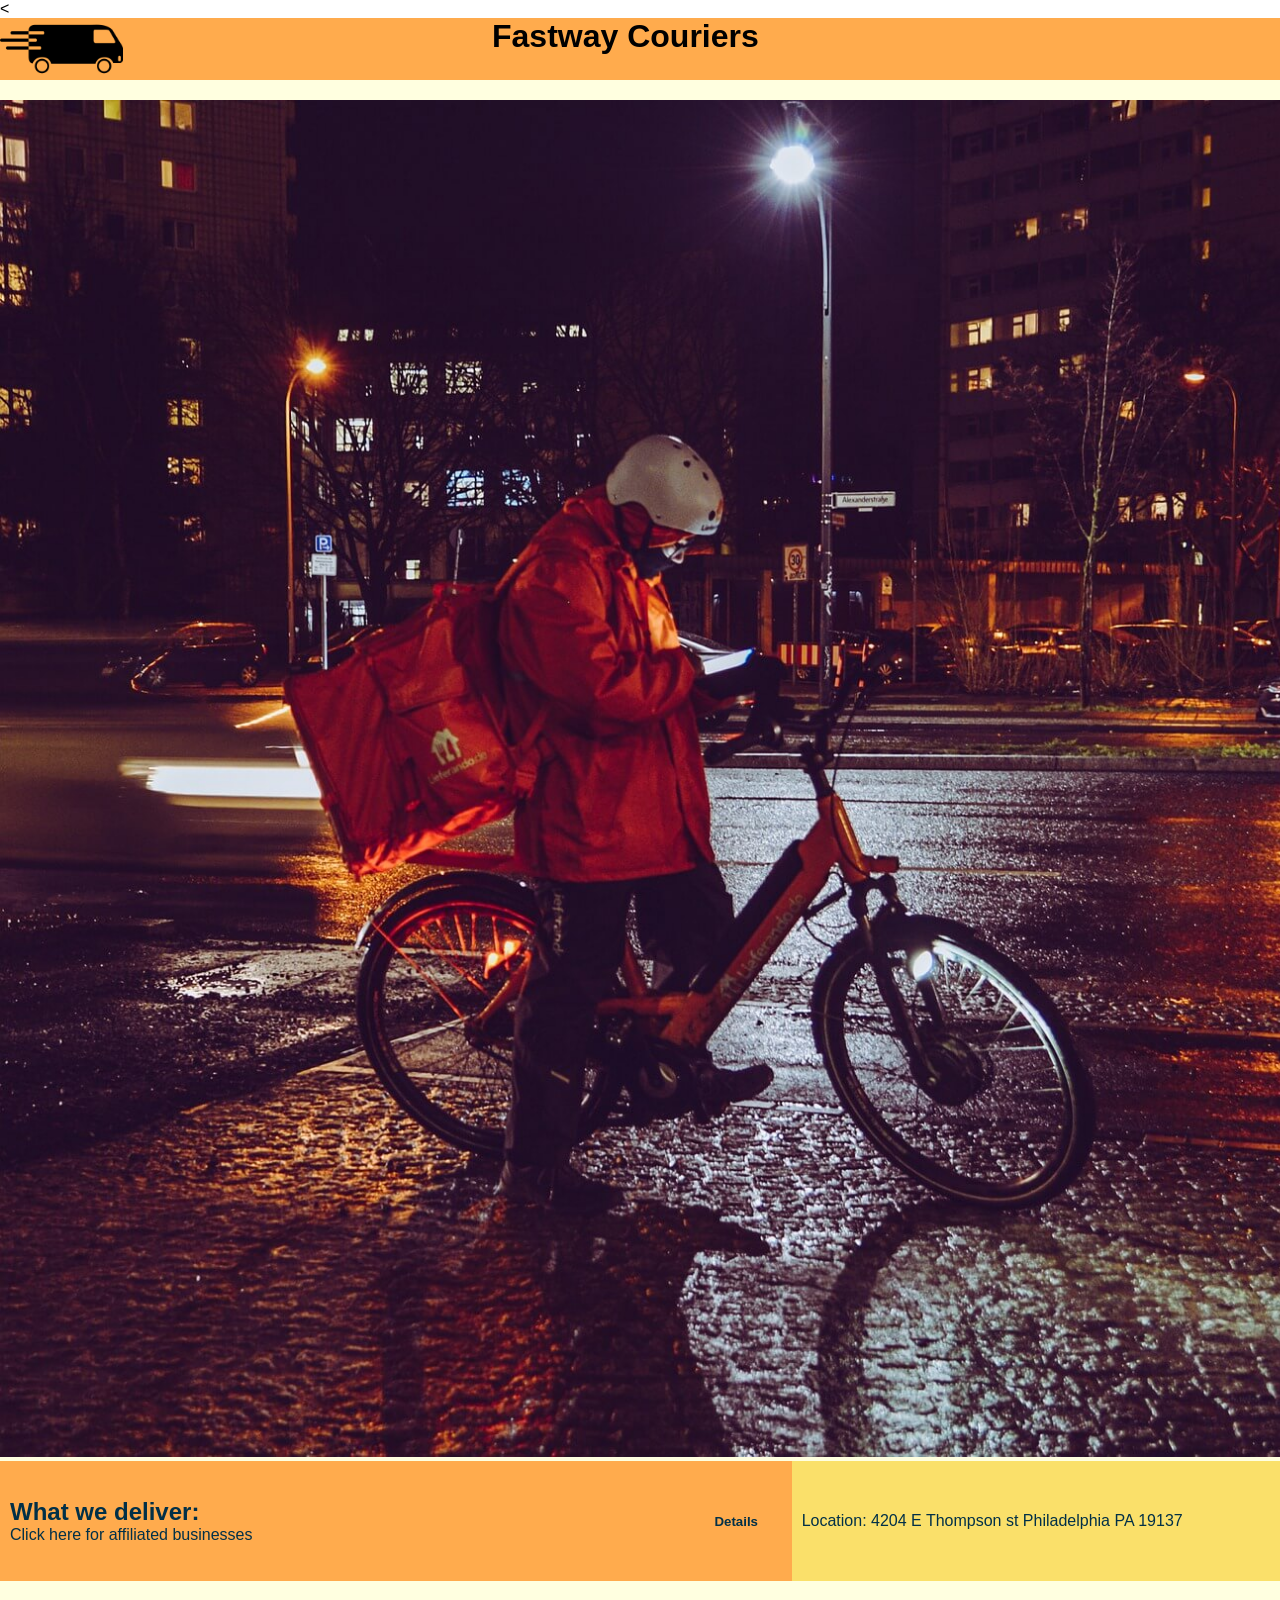
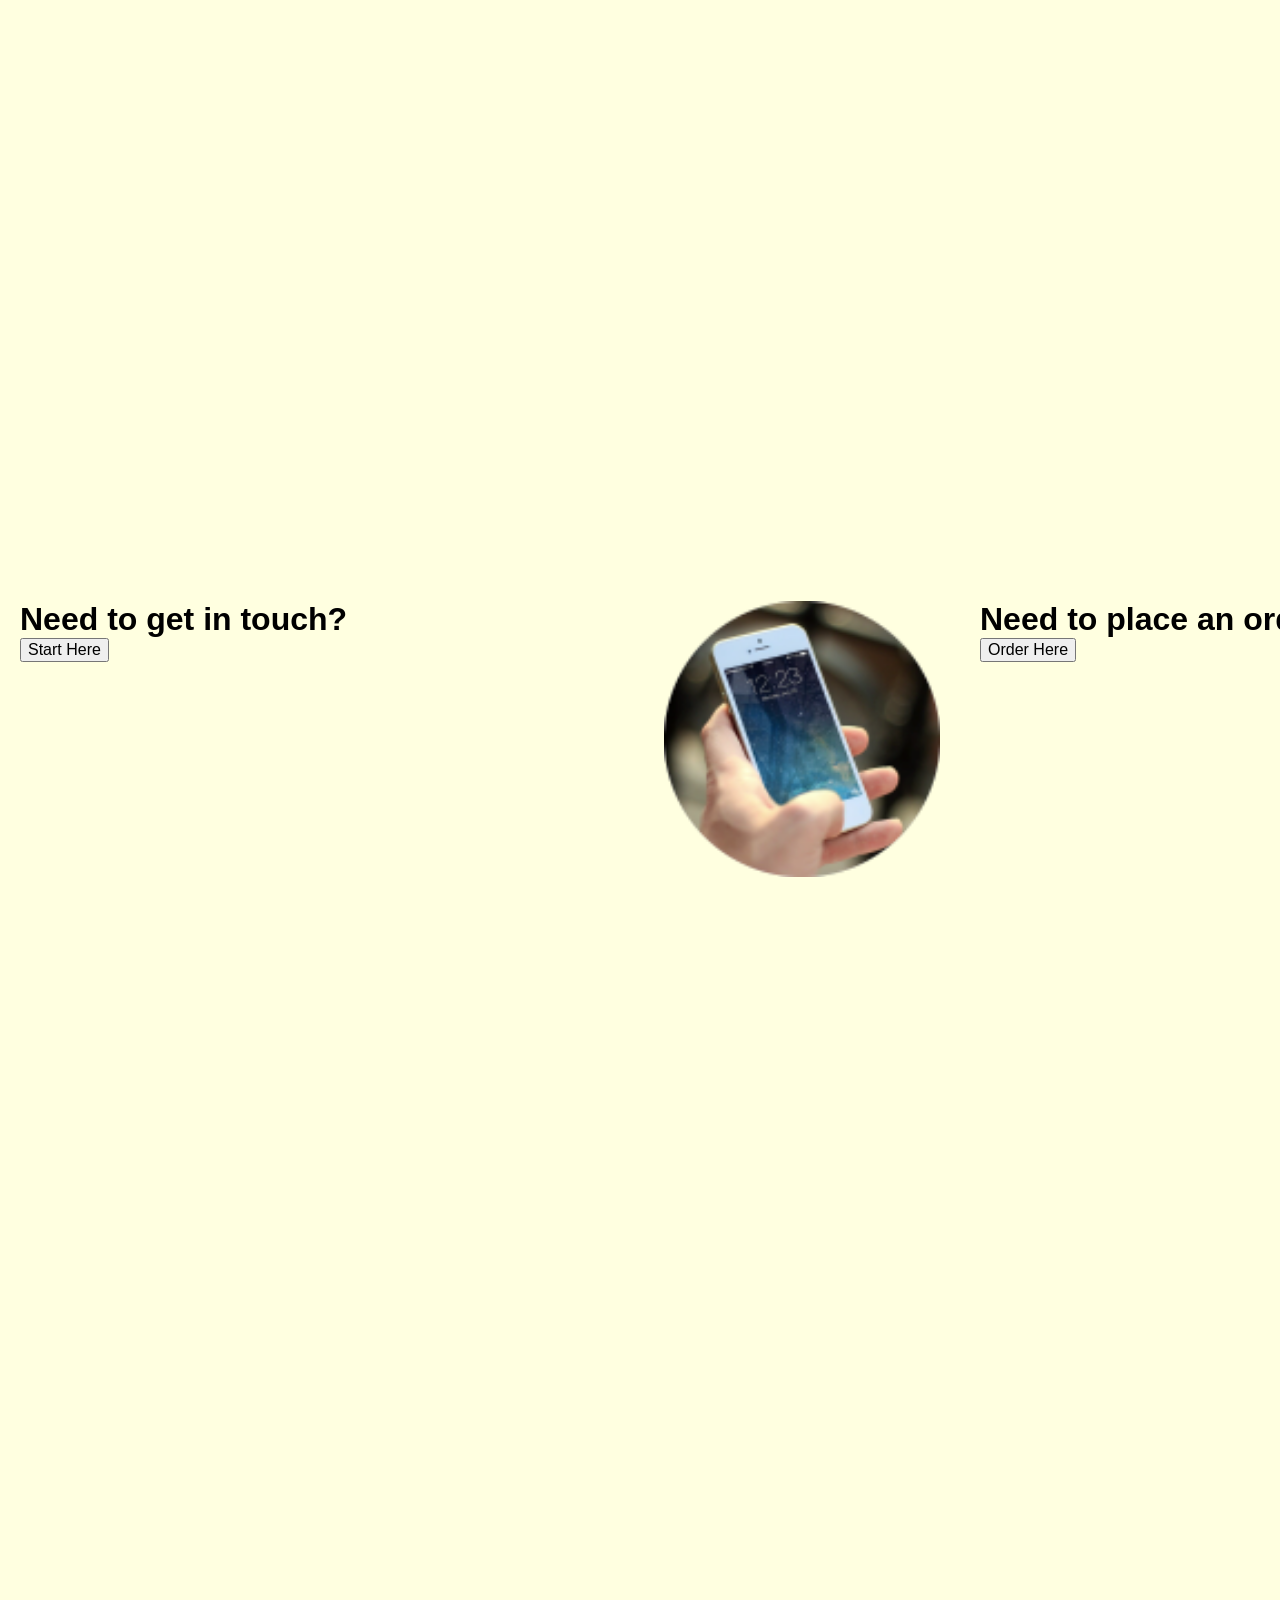
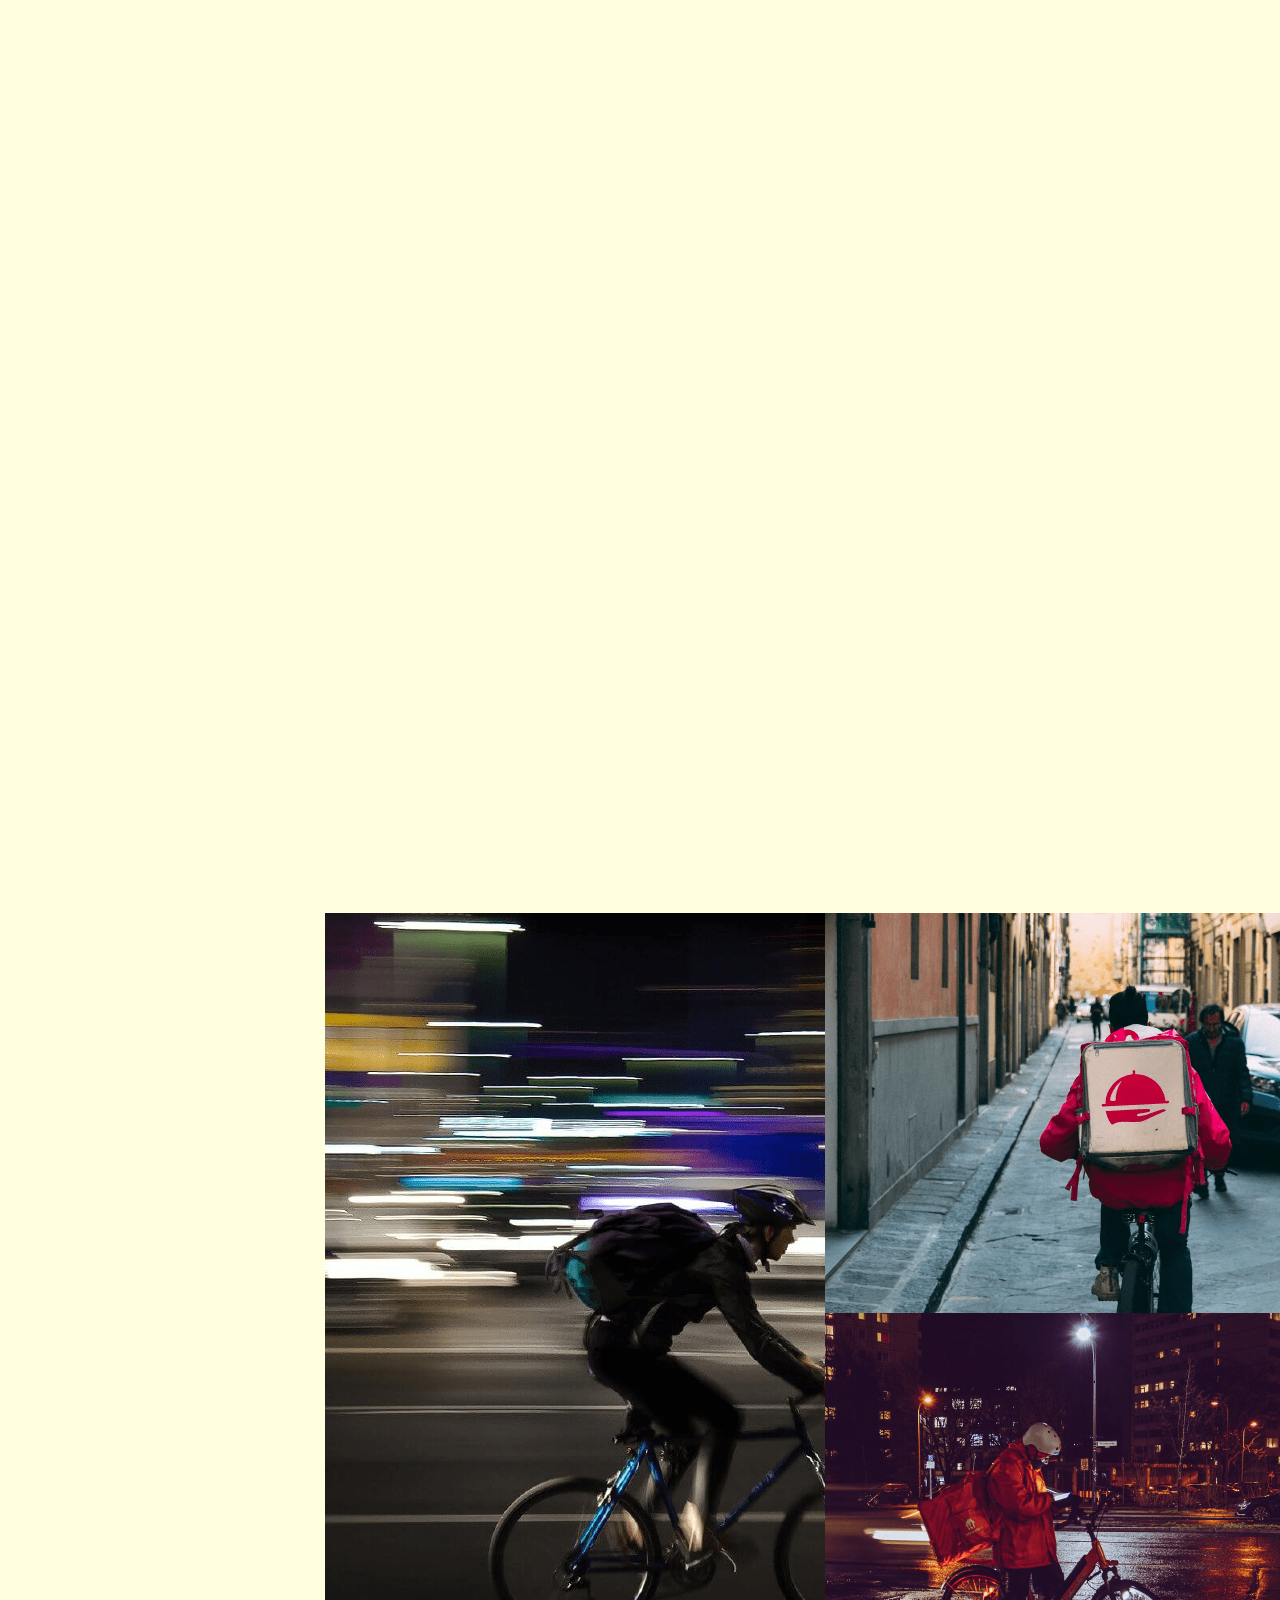
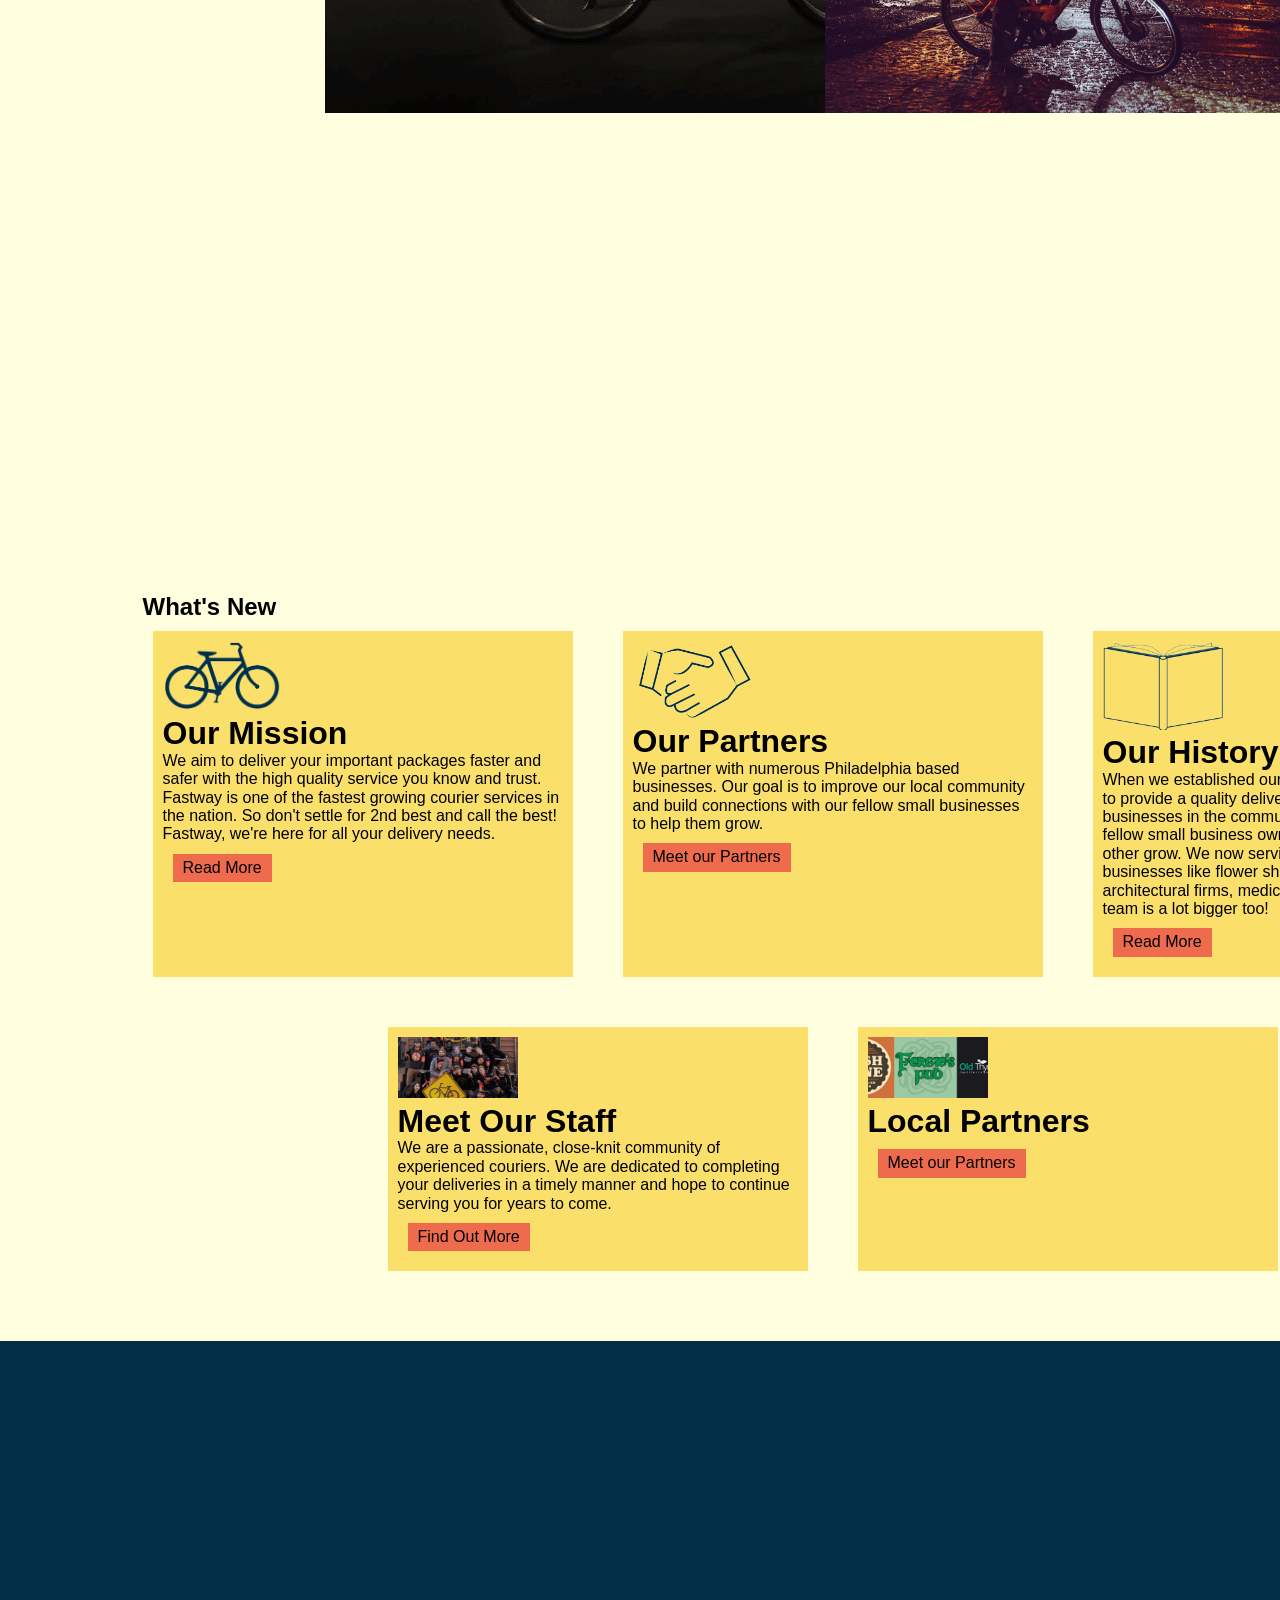
==== commit 0d6c024c: "added sizes to gallery and whatsnew" ====
--- a/deploy/index.html
+++ b/deploy/index.html
@@ -51,6 +51,33 @@
         			</a>
         		</li>
         	</ul>
+        	<section class="hero-2">
+                <ul>
+                    <li class="herosec2">
+                        <section>
+                            <div>
+                                <h1>Need to get in touch?</h1>
+                                <button>Start Here</button>
+                            </div>
+                        </section>
+                        <aside>
+                            <img src= "img/miniimage1.png" alt="1st mini image"/>
+                        </aside>
+                    </li>
+            
+                    <li class="herosec2">
+                        <section>
+                            <div>
+                                <h1>Need to place an order?</h1>
+                                <button>Order Here</button>
+                            </div>
+                        </section>
+                        <aside>
+                            <img src= "img/miniimage2.png" alt="2nd mini image"/>
+                        </aside>
+                    </li>
+                </ul> 
+        </section>
         </section>
             
          
--- a/deploy/css/styles.css
+++ b/deploy/css/styles.css
@@ -389,6 +389,16 @@
     grid-template-columns: repeat(12, 1fr);
   }
 }
+@media (min-width: 1024px) {
+  .header ul {
+    grid-template-columns: repeat(12, 1fr);
+  }
+}
+@media (min-width: 1200px) {
+  .header ul {
+    grid-template-columns: repeat(12, 1fr);
+  }
+}
 
 .hero {
   grid-area: hero;
@@ -416,38 +426,95 @@
     grid-column: span 7;
   }
 }
-
-.hero-2 {
+.hero .hero-2 {
   grid-area: hero-2;
 }
-.hero-2 ul {
-  display: grid;
-}
-.hero-2 .herosec2 {
-  display: grid;
-  grid-template-columns: 70% auto;
-}
-@media (min-width: 768px) {
-  .hero-2 .herosec2 {
-    grid-template-columns: 70% auto;
-  }
-  .hero-2 ul {
+.hero .hero-2 ul {
+  display: grid;
+}
+.hero .hero-2 .herosec2 {
+  display: grid;
+  margin: 20px;
+  grid-template-columns: 80% auto;
+}
+@media (min-width: 768px) {
+  .hero .hero-2 .herosec2 {
+    grid-template-columns: 65% auto;
+    margin: 10px;
+    padding: 0px;
+  }
+  .hero .hero-2 ul {
     grid-template-columns: 50% auto;
     grid-gap: 20px;
+    margin: 10px;
+  }
+}
+@media (min-width: 1024px) {
+  .hero .hero-2 .herosec2 {
+    grid-template-columns: 70% auto;
+  }
+  .hero .hero-2 ul {
+    grid-template-columns: 50% auto;
+    grid-gap: 20px;
+  }
+}
+@media (min-width: 1200px) {
+  .hero .hero-2 .herosec2 {
+    grid-template-columns: 70% auto;
+  }
+  .hero .hero-2 ul {
+    grid-template-columns: 50% auto;
+    grid-gap: 20px;
   }
 }
 
 .gallery {
   display: grid;
+  justify-content: center;
 }
 .gallery ul {
   display: grid;
 }
 @media (min-width: 768px) {
   .gallery ul {
+    justify-content: center;
     grid-template-columns: repeat(5, 1fr);
     grid-template-rows: repeat(3, 1fr);
-    grid-template-areas: "image1 image1 image2 image2" "image1 image1 image2 image2" "image1 image1 image3 image3" "image1 image1 image3 image3";
+    grid-template-areas: "image1 image1 image2 image2" "image1 image1 image3 image3";
+  }
+  .gallery .image1 {
+    grid-area: image1;
+  }
+  .gallery .image2 {
+    grid-area: image2;
+  }
+  .gallery .image3 {
+    grid-area: image3;
+  }
+}
+@media (min-width: 1024px) {
+  .gallery ul {
+    justify-content: center;
+    grid-template-columns: repeat(5, 1fr);
+    grid-template-rows: repeat(3, 1fr);
+    grid-template-areas: "image1 image1 image2 image2" "image1 image1 image3 image3";
+  }
+  .gallery .image1 {
+    grid-area: image1;
+  }
+  .gallery .image2 {
+    grid-area: image2;
+  }
+  .gallery .image3 {
+    grid-area: image3;
+  }
+}
+@media (min-width: 1200px) {
+  .gallery ul {
+    justify-content: center;
+    grid-template-columns: repeat(5, 1fr);
+    grid-template-rows: repeat(3, 1fr);
+    grid-template-areas: "image1 image1 image2 image2" "image1 image1 image3 image3";
   }
   .gallery .image1 {
     grid-area: image1;
@@ -498,6 +565,12 @@
     grid-template-areas: "new-1 new-1 new-2 new-2 new-3 new-3" ". new-4 new-4 new-5 new-5 .";
   }
 }
+@media (min-width: 1200px) {
+  .whatsnew ul {
+    grid-template-columns: repeat(7, 1fr);
+    grid-template-areas: "new-1 new-1 new-2 new-2 new-3 new-3" ". new-4 new-4 new-5 new-5 .";
+  }
+}
 
 .footer {
   grid-area: footer;
@@ -527,6 +600,11 @@
   }
 }
 @media (min-width: 1024px) {
+  .footer {
+    grid-template-areas: ". locations . newsletter . socials";
+  }
+}
+@media (min-width: 1200px) {
   .footer {
     grid-template-areas: ". locations . newsletter . socials";
   }
@@ -752,6 +830,7 @@
   .footer > div #social {
     grid-area: social;
     margin-top: -100px;
+    margin: auto auto;
   }
 }
 @media (min-width: 1024px) {
@@ -836,10 +915,10 @@
 
 .footer {
   background: #023047;
-  padding: 30px;
+  padding: 10px;
 }
 .footer h1 {
-  text-align: center;
+  text-align: left;
 }
 
 .footer ul {
@@ -886,12 +965,12 @@
 }
 
 .whatsnew {
-  width: 70%;
-  margin: 30px auto;
+  width: 75%;
+  margin: auto auto;
 }
 @media (min-width: 768px) {
   .whatsnew {
-    width: 75%;
+    width: 80%;
     margin: 30px auto;
   }
 }
@@ -908,12 +987,16 @@
   }
 }
 .whatsnew li {
+  padding: 10px;
+  margin: 10px;
   background-color: #FAE06A;
 }
 .whatsnew li .new-content {
-  padding: 0 30px 30px;
+  margin: 10px;
+  padding: 10px;
 }
 .whatsnew li button {
+  margin: 10px;
   background: #EE6C4D;
   border: none;
   padding: 5px 10px;
@@ -940,7 +1023,7 @@
 }
 
 .new-image {
-  height: 180px;
+  height: 190px;
 }
 
 .whatsnew-1 .new-image {
@@ -992,6 +1075,17 @@
 }
 @media (min-width: 768px) {
   .gallery .image {
-    height: 700px;
-  }
-}
+    height: 800px;
+  }
+}
+@media (min-width: 1024px) {
+  .gallery .image {
+    height: 900px;
+    width: 800px;
+  }
+}
+@media (min-width: 1200px) {
+  .gallery .image {
+    height: 1000px;
+  }
+}
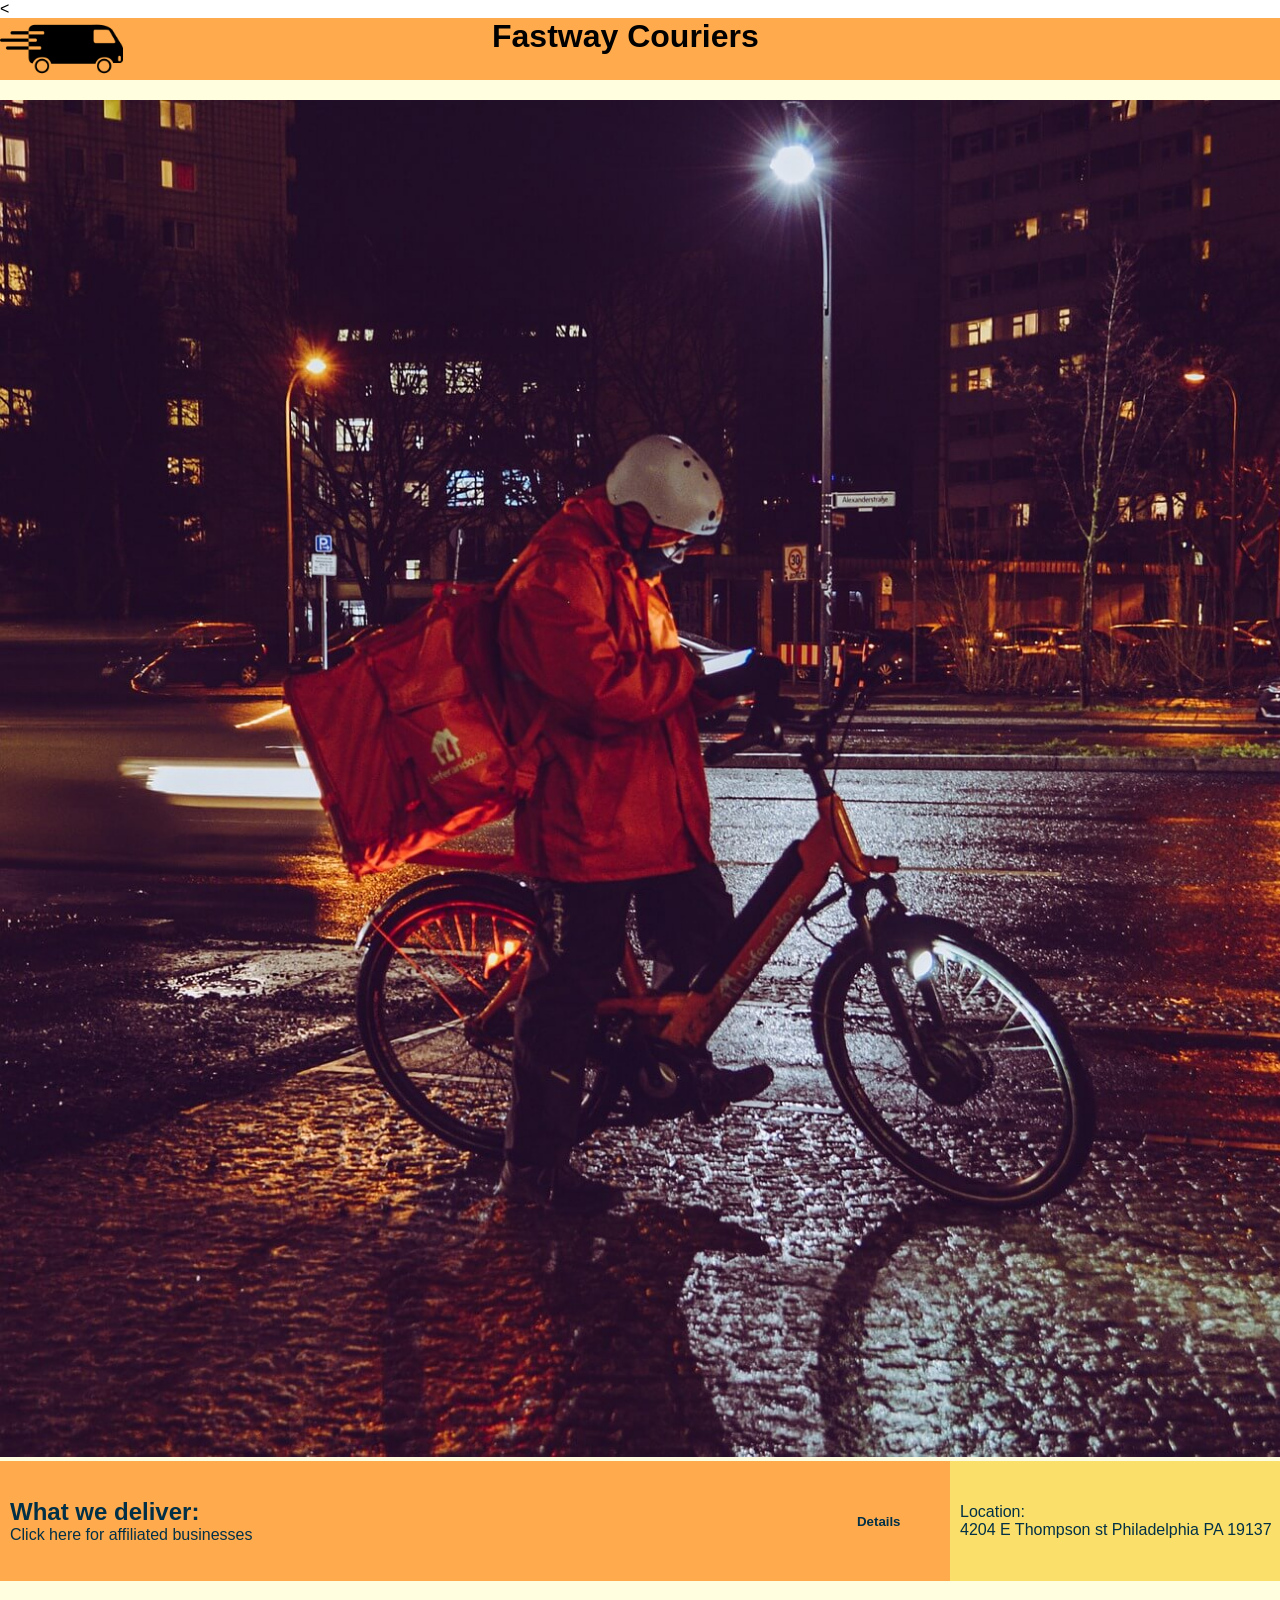
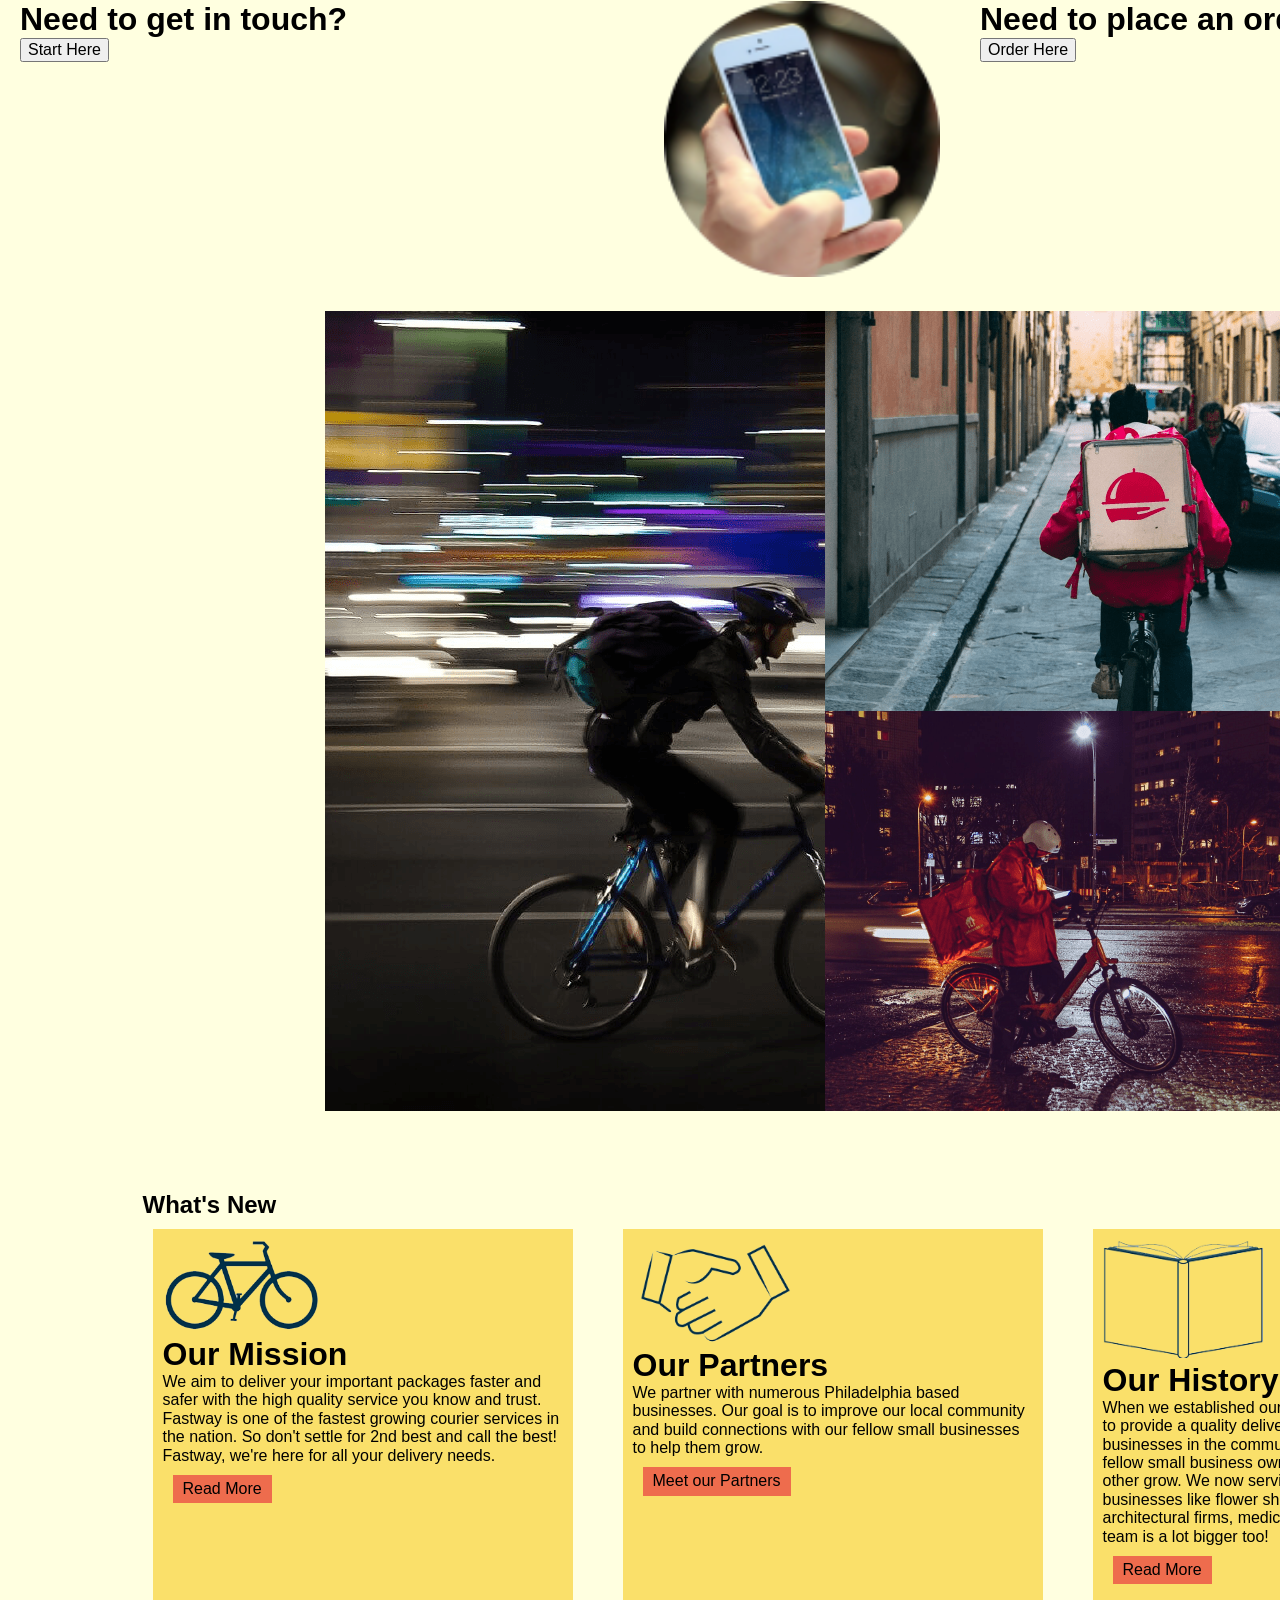
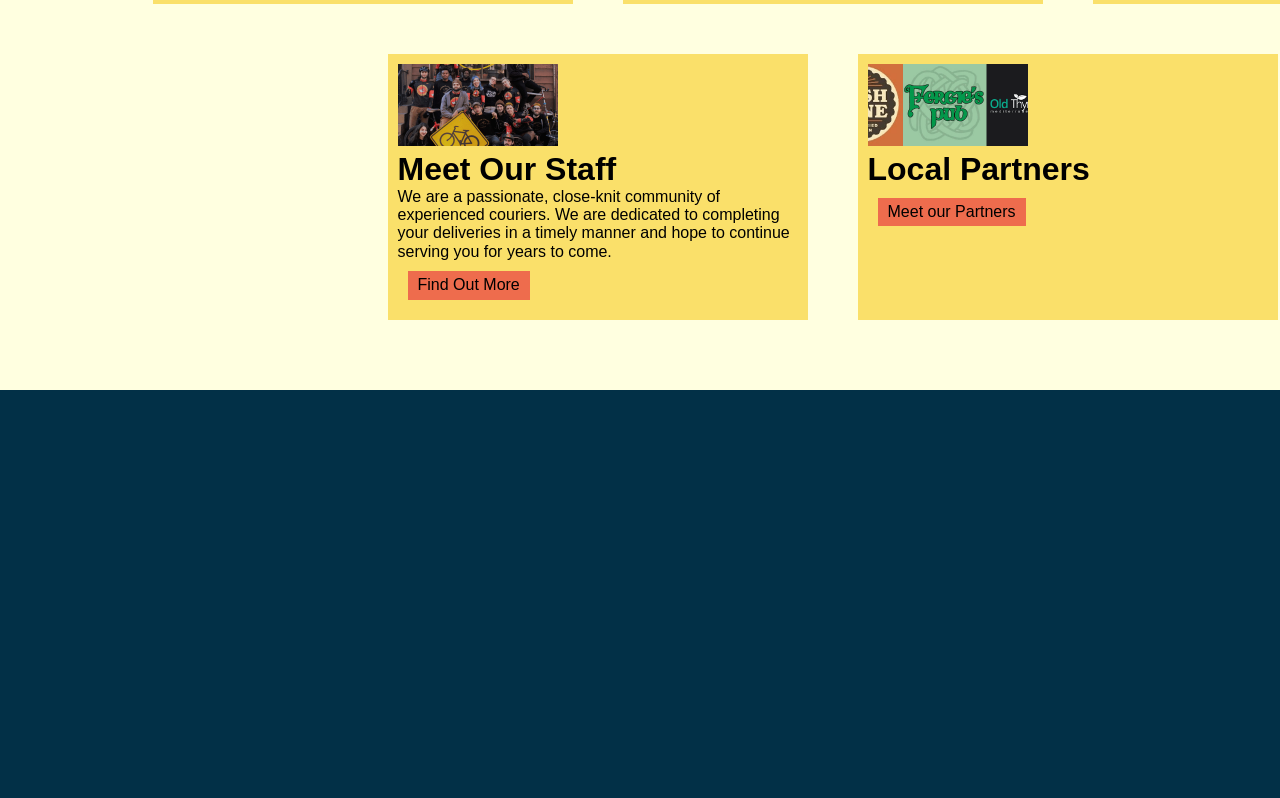
==== commit 0d849a4e: "resized buttons under hero and adjusted margin size in that area" ====
--- a/deploy/index.html
+++ b/deploy/index.html
@@ -42,7 +42,7 @@
         		<li class="details location">
         			<a href="#">
         				<div>
-        					<p><span>Location:</span> 4204 E Thompson st Philadelphia PA 19137</p>
+        					<p><span>Location:</span><br>4204 E Thompson st Philadelphia PA 19137</p>
         				</div>
         				<div>
         					<h5>Details</h5>
--- a/deploy/css/styles.css
+++ b/deploy/css/styles.css
@@ -417,13 +417,13 @@
 @media (min-width: 768px) {
   .hero ul {
     grid-template-columns: repeat(12, 1fr);
-    grid-template-rows: repeat(6, 1fr);
+    grid-template-rows: repeat(1, 1fr);
   }
   .hero ul .delivery {
-    grid-column: span 5;
+    grid-column: span 6;
   }
   .hero ul .location {
-    grid-column: span 7;
+    grid-column: span 6;
   }
 }
 .hero .hero-2 {
@@ -479,7 +479,7 @@
   .gallery ul {
     justify-content: center;
     grid-template-columns: repeat(5, 1fr);
-    grid-template-rows: repeat(3, 1fr);
+    grid-template-rows: repeat(2, 1fr);
     grid-template-areas: "image1 image1 image2 image2" "image1 image1 image3 image3";
   }
   .gallery .image1 {
@@ -495,8 +495,8 @@
 @media (min-width: 1024px) {
   .gallery ul {
     justify-content: center;
-    grid-template-columns: repeat(5, 1fr);
-    grid-template-rows: repeat(3, 1fr);
+    grid-template-columns: repeat(4, 1fr);
+    grid-template-rows: repeat(2, 1fr);
     grid-template-areas: "image1 image1 image2 image2" "image1 image1 image3 image3";
   }
   .gallery .image1 {
@@ -513,7 +513,7 @@
   .gallery ul {
     justify-content: center;
     grid-template-columns: repeat(5, 1fr);
-    grid-template-rows: repeat(3, 1fr);
+    grid-template-rows: repeat(2, 1fr);
     grid-template-areas: "image1 image1 image2 image2" "image1 image1 image3 image3";
   }
   .gallery .image1 {
@@ -531,7 +531,12 @@
   grid-area: whatsnew;
 }
 .whatsnew img {
-  width: 30%;
+  width: 40%;
+}
+@media (min-width: 768px) {
+  .whatsnew img {
+    justify-content: center;
+  }
 }
 .whatsnew ul {
   display: grid;
